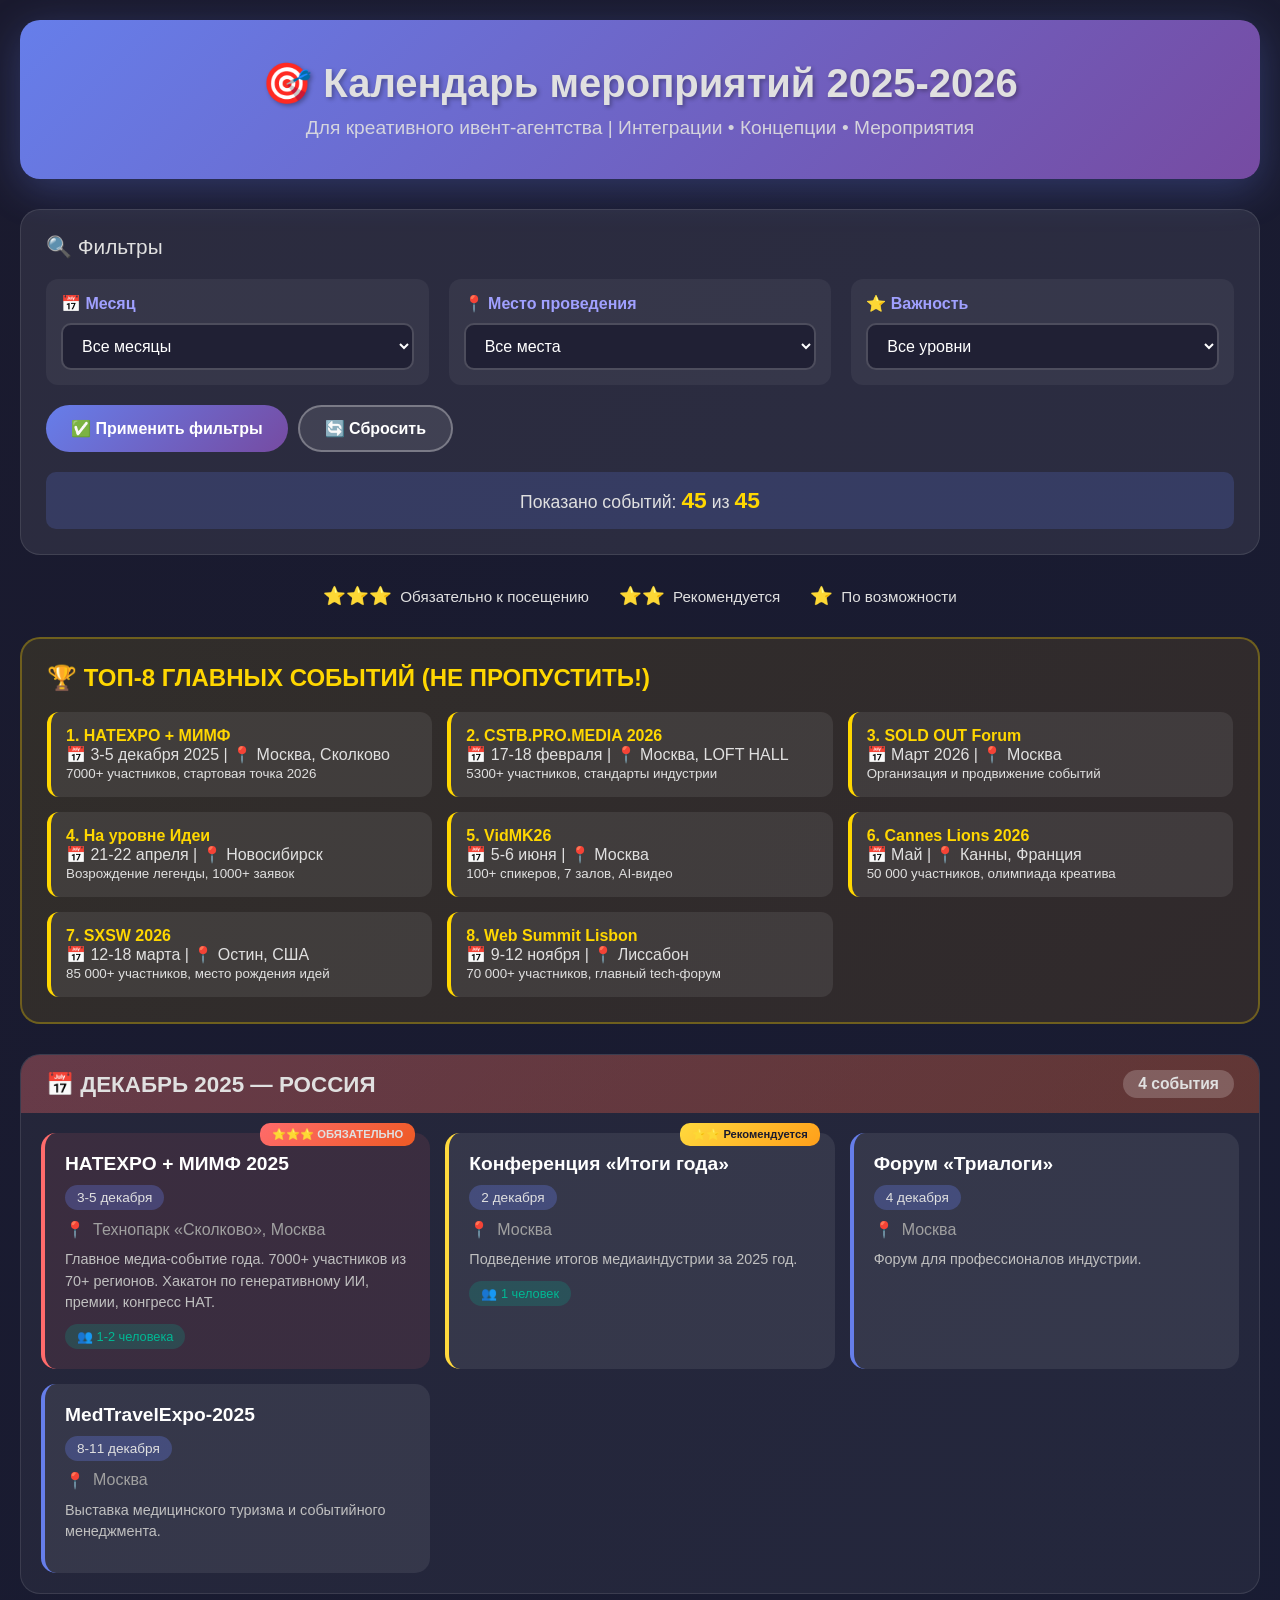
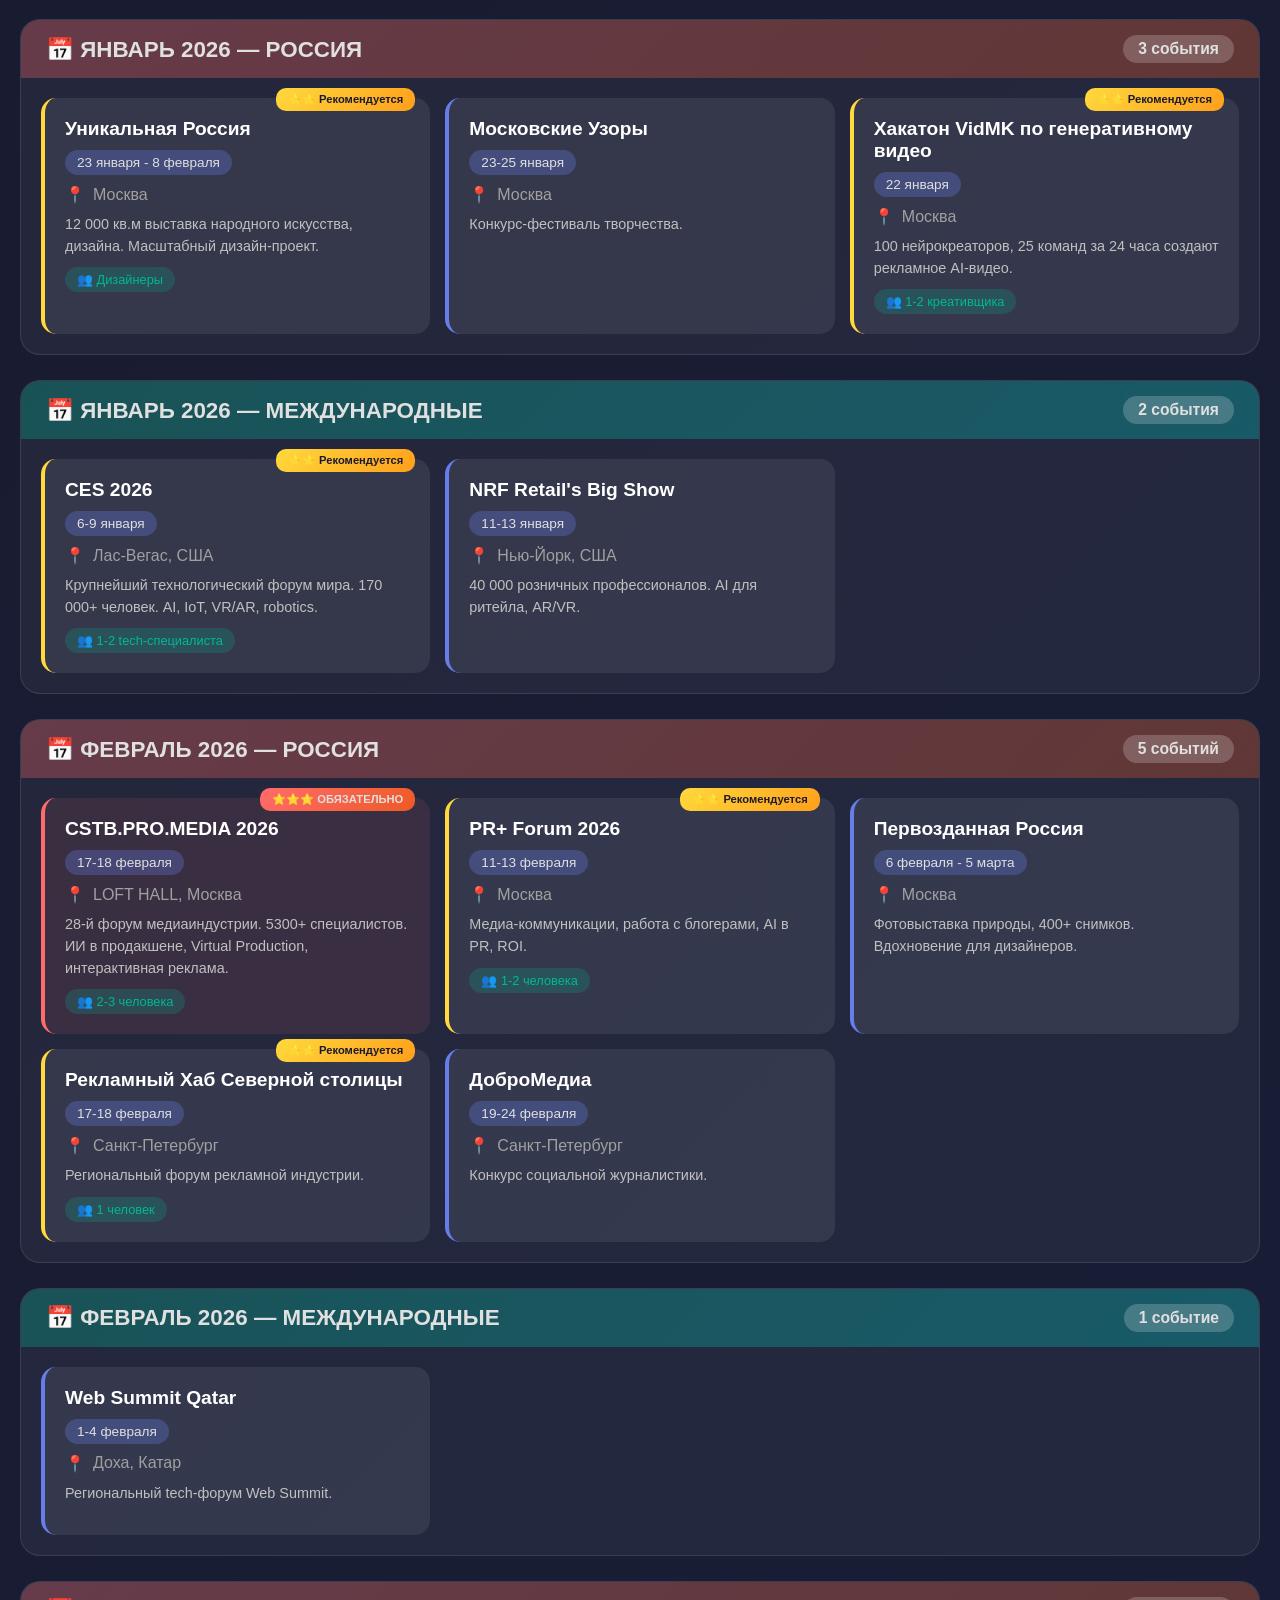
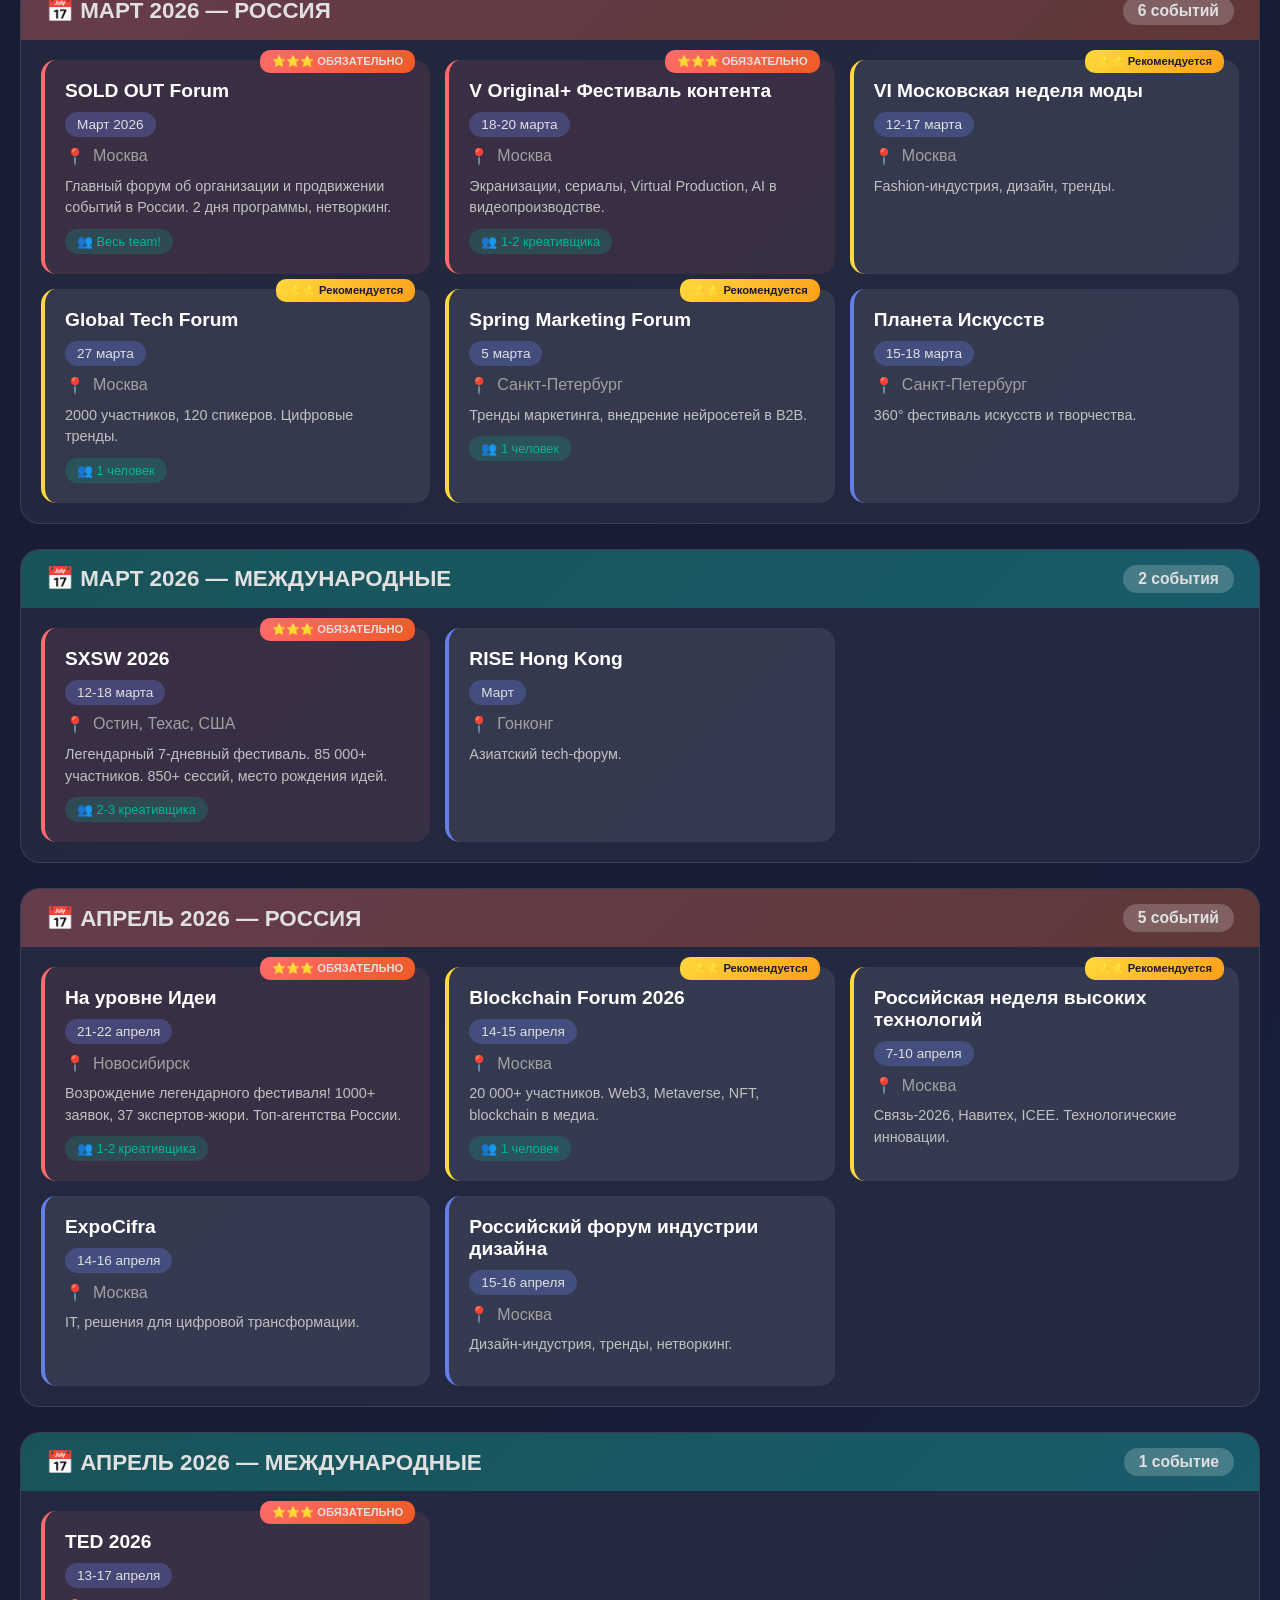
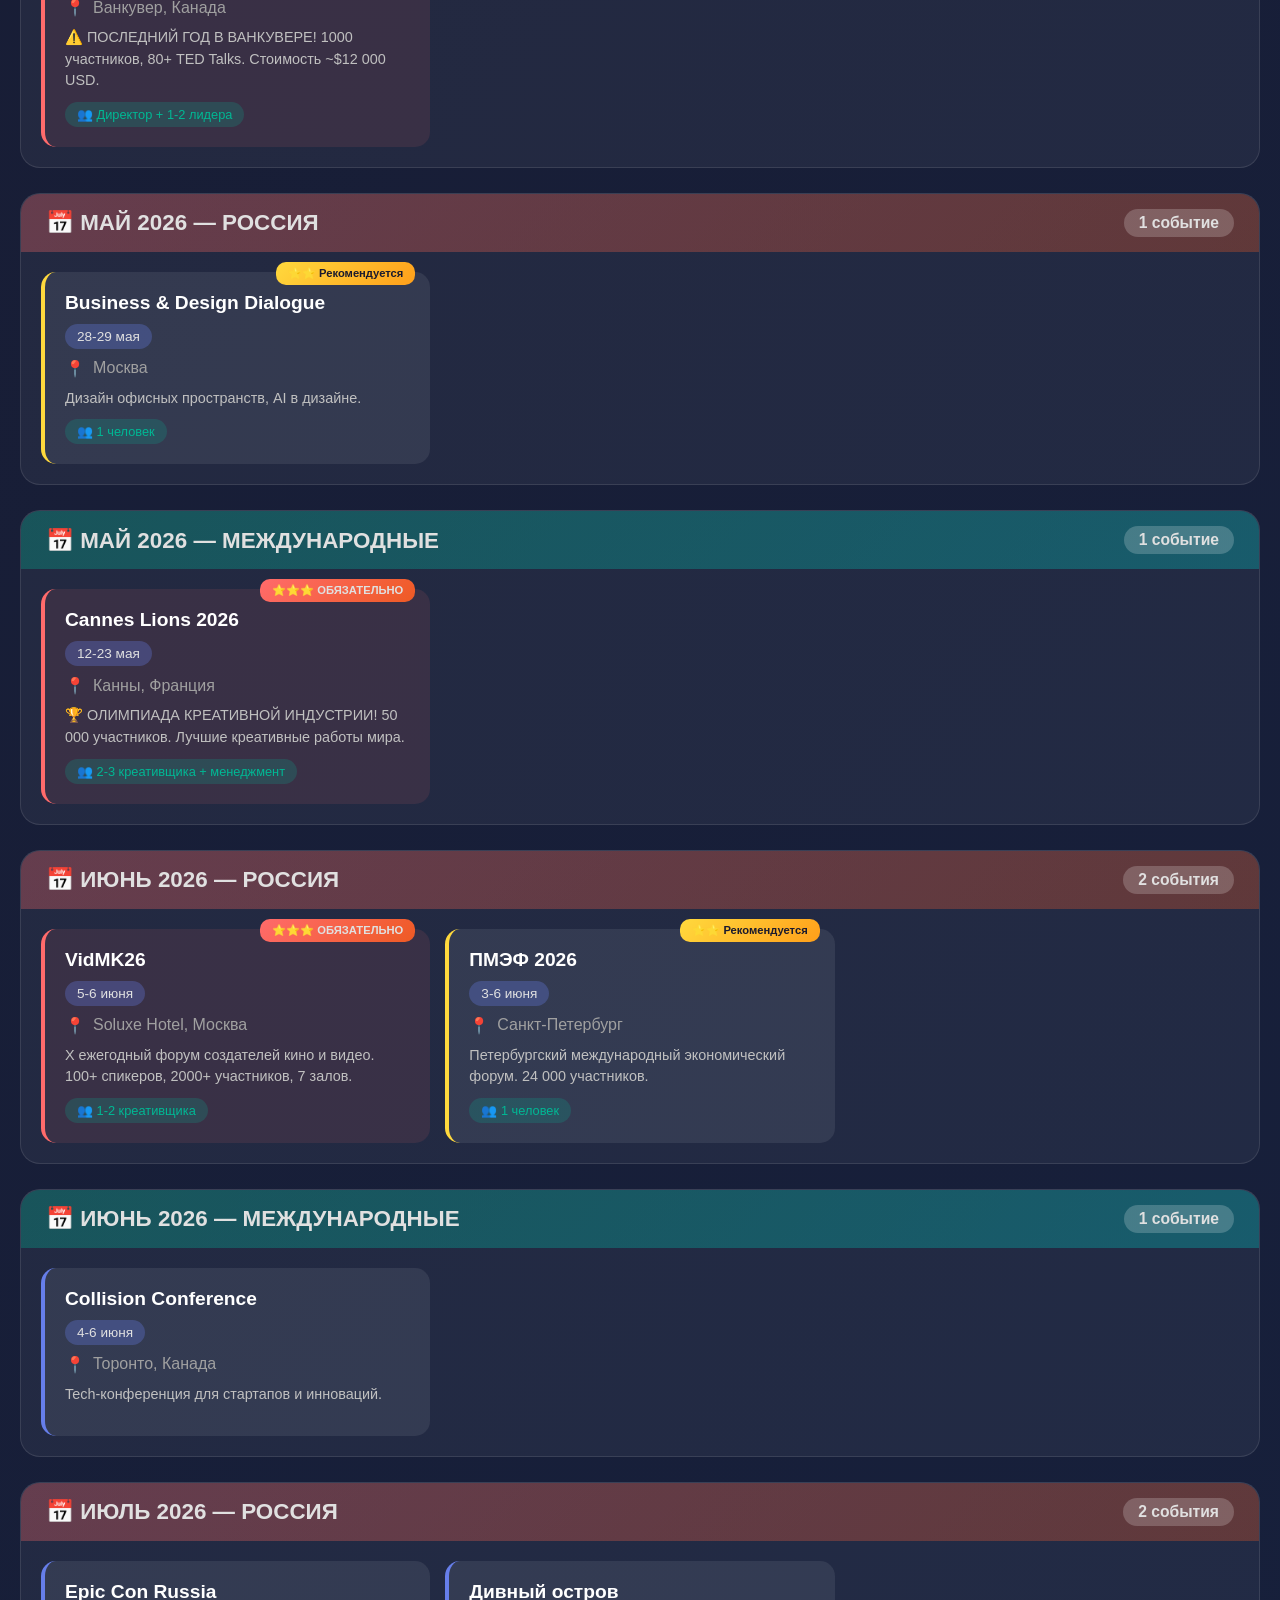
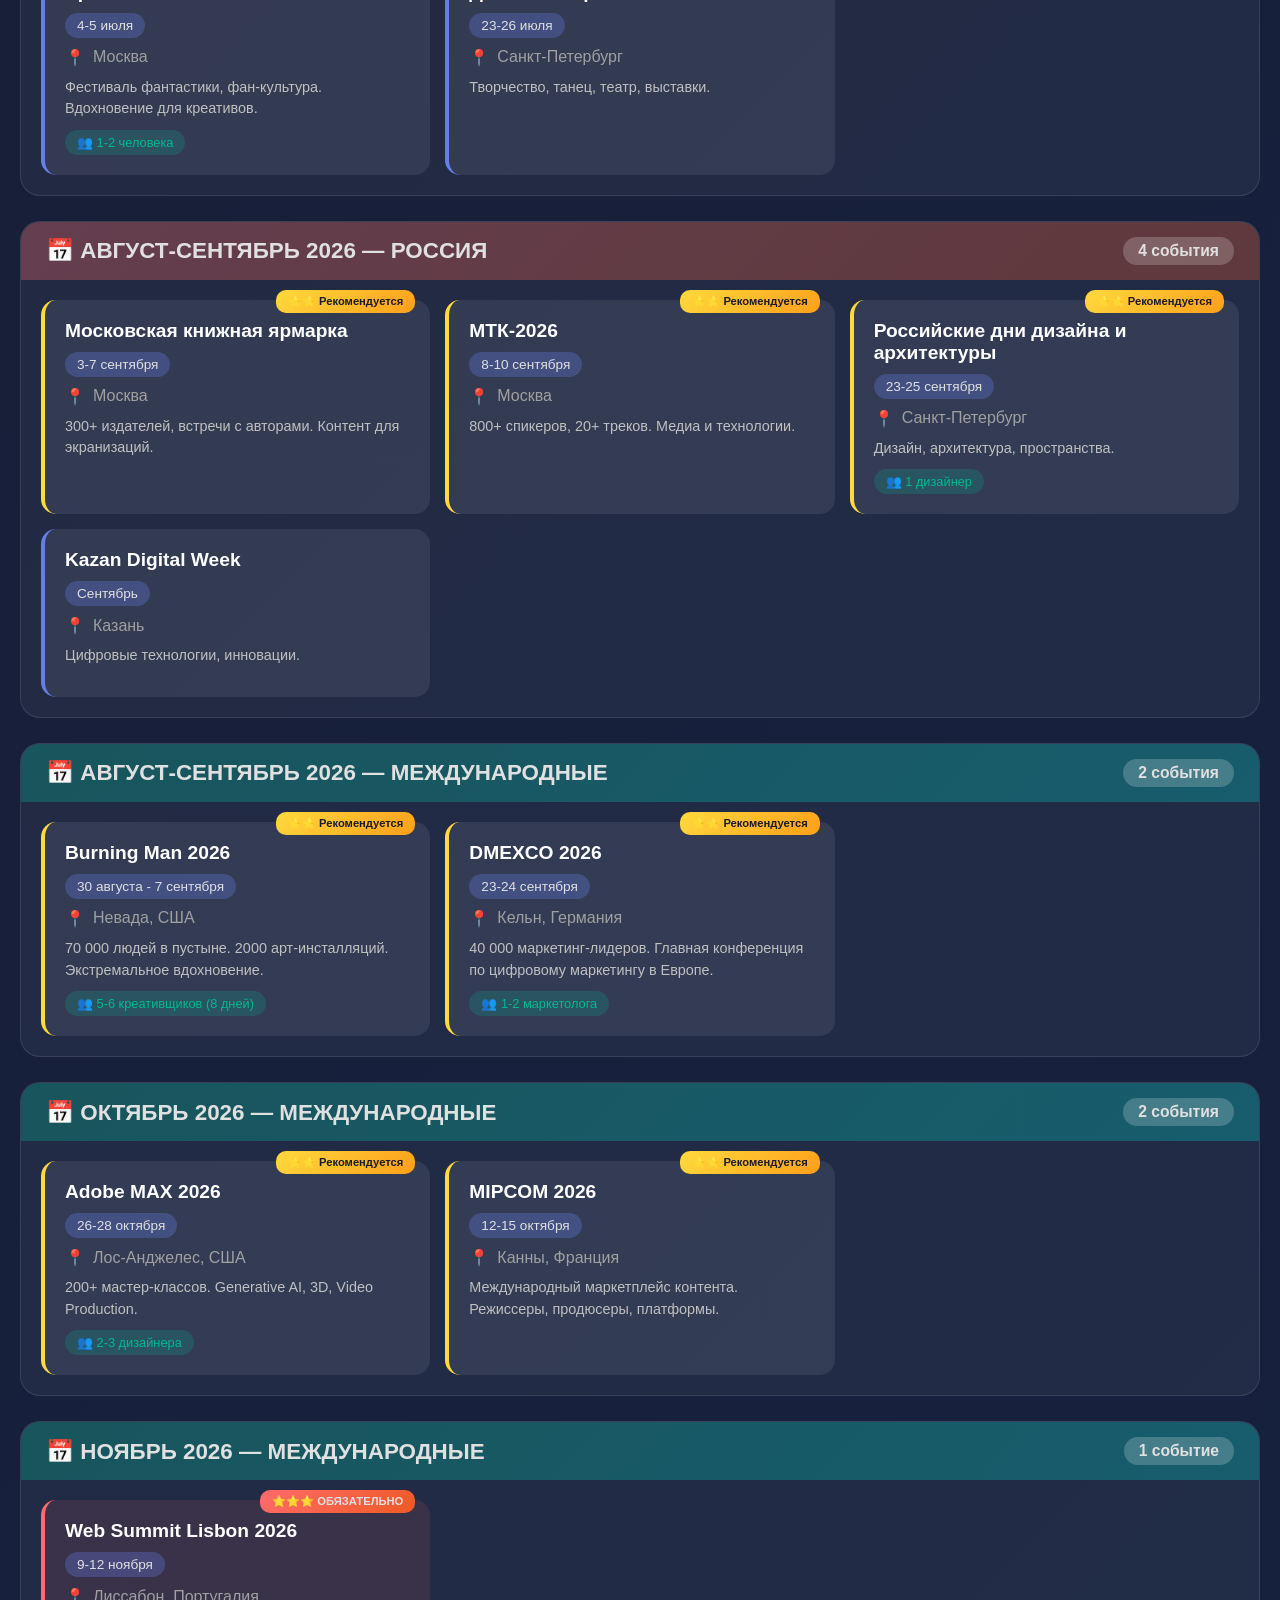
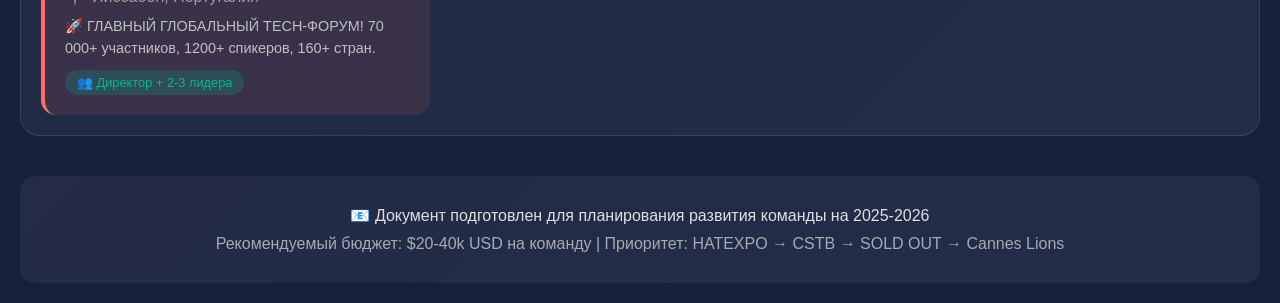
==== events_calendar_2025_2026.html @ 0695cb6f "Add files via upload" ====
<!DOCTYPE html>
<html lang="ru">
<head>
    <meta charset="UTF-8">
    <meta name="viewport" content="width=device-width, initial-scale=1.0">
    <title>Календарь мероприятий 2025-2026 | Ивент-агентство</title>
    <style>
        * {
            margin: 0;
            padding: 0;
            box-sizing: border-box;
        }

        body {
            font-family: 'Segoe UI', Tahoma, Geneva, Verdana, sans-serif;
            background: linear-gradient(135deg, #1a1a2e 0%, #16213e 100%);
            color: #e0e0e0;
            min-height: 100vh;
            padding: 20px;
        }

        .container {
            max-width: 1400px;
            margin: 0 auto;
        }

        header {
            text-align: center;
            padding: 40px 20px;
            background: linear-gradient(135deg, #667eea 0%, #764ba2 100%);
            border-radius: 20px;
            margin-bottom: 30px;
            box-shadow: 0 10px 40px rgba(102, 126, 234, 0.3);
        }

        header h1 {
            font-size: 2.5em;
            margin-bottom: 10px;
            text-shadow: 2px 2px 4px rgba(0,0,0,0.3);
        }

        header p {
            font-size: 1.2em;
            opacity: 0.9;
        }

        /* ФИЛЬТРЫ */
        .filters-container {
            background: rgba(255,255,255,0.08);
            border-radius: 20px;
            padding: 25px;
            margin-bottom: 30px;
            border: 1px solid rgba(255,255,255,0.1);
        }

        .filters-title {
            font-size: 1.3em;
            margin-bottom: 20px;
            display: flex;
            align-items: center;
            gap: 10px;
        }

        .filters-grid {
            display: grid;
            grid-template-columns: repeat(auto-fit, minmax(280px, 1fr));
            gap: 20px;
        }

        .filter-group {
            background: rgba(255,255,255,0.05);
            padding: 15px;
            border-radius: 12px;
        }

        .filter-group label {
            display: block;
            margin-bottom: 10px;
            font-weight: bold;
            color: #a0a0ff;
        }

        .filter-group select {
            width: 100%;
            padding: 12px 15px;
            border-radius: 10px;
            border: 2px solid rgba(255,255,255,0.2);
            background: rgba(30, 30, 50, 0.9);
            color: #fff;
            font-size: 1em;
            cursor: pointer;
            transition: all 0.3s ease;
        }

        .filter-group select:hover, .filter-group select:focus {
            border-color: #667eea;
            outline: none;
        }

        .filter-group select option {
            background: #1a1a2e;
            color: #fff;
            padding: 10px;
        }

        .filter-buttons {
            display: flex;
            gap: 10px;
            margin-top: 20px;
            flex-wrap: wrap;
        }

        .filter-btn {
            padding: 12px 25px;
            border-radius: 25px;
            border: none;
            cursor: pointer;
            font-size: 1em;
            transition: all 0.3s ease;
            font-weight: bold;
        }

        .filter-btn.apply {
            background: linear-gradient(135deg, #667eea 0%, #764ba2 100%);
            color: white;
        }

        .filter-btn.reset {
            background: rgba(255,255,255,0.1);
            color: #fff;
            border: 2px solid rgba(255,255,255,0.3);
        }

        .filter-btn:hover {
            transform: translateY(-2px);
            box-shadow: 0 5px 20px rgba(0,0,0,0.3);
        }

        .results-count {
            text-align: center;
            padding: 15px;
            background: rgba(102, 126, 234, 0.2);
            border-radius: 10px;
            margin-top: 20px;
            font-size: 1.1em;
        }

        .results-count span {
            color: #ffd700;
            font-weight: bold;
            font-size: 1.3em;
        }

        /* ЛЕГЕНДА */
        .legend {
            display: flex;
            justify-content: center;
            gap: 30px;
            margin: 20px 0 30px;
            flex-wrap: wrap;
        }

        .legend-item {
            display: flex;
            align-items: center;
            gap: 8px;
            font-size: 0.95em;
        }

        .priority-star {
            font-size: 1.2em;
        }

        /* СЕКЦИИ */
        .section-title {
            font-size: 2em;
            padding: 20px 30px;
            margin: 30px 0 20px;
            border-radius: 15px;
            text-align: center;
        }

        .russia-title {
            background: linear-gradient(135deg, #ff6b6b 0%, #ee5a24 100%);
        }

        .international-title {
            background: linear-gradient(135deg, #00b894 0%, #00cec9 100%);
        }

        .month-block {
            background: rgba(255,255,255,0.05);
            border-radius: 20px;
            margin-bottom: 25px;
            overflow: hidden;
            border: 1px solid rgba(255,255,255,0.1);
        }

        .month-header {
            padding: 15px 25px;
            font-size: 1.4em;
            font-weight: bold;
            display: flex;
            justify-content: space-between;
            align-items: center;
        }

        .month-header.russia {
            background: linear-gradient(135deg, rgba(255,107,107,0.3), rgba(238,90,36,0.3));
        }

        .month-header.international {
            background: linear-gradient(135deg, rgba(0,184,148,0.3), rgba(0,206,201,0.3));
        }

        .event-count {
            background: rgba(255,255,255,0.2);
            padding: 5px 15px;
            border-radius: 15px;
            font-size: 0.7em;
        }

        .events-grid {
            display: grid;
            grid-template-columns: repeat(auto-fill, minmax(350px, 1fr));
            gap: 15px;
            padding: 20px;
        }

        .event-card {
            background: rgba(255,255,255,0.08);
            border-radius: 15px;
            padding: 20px;
            transition: all 0.3s ease;
            border-left: 4px solid #667eea;
            position: relative;
        }

        .event-card:hover {
            transform: translateY(-5px);
            box-shadow: 0 10px 30px rgba(0,0,0,0.3);
            background: rgba(255,255,255,0.12);
        }

        .event-card.priority-high {
            border-left-color: #ff6b6b;
            background: rgba(255,107,107,0.1);
        }

        .event-card.priority-high::before {
            content: "⭐⭐⭐ ОБЯЗАТЕЛЬНО";
            position: absolute;
            top: -10px;
            right: 15px;
            background: linear-gradient(135deg, #ff6b6b, #ee5a24);
            padding: 5px 12px;
            border-radius: 10px;
            font-size: 0.7em;
            font-weight: bold;
        }

        .event-card.priority-medium {
            border-left-color: #ffd93d;
        }

        .event-card.priority-medium::before {
            content: "⭐⭐ Рекомендуется";
            position: absolute;
            top: -10px;
            right: 15px;
            background: linear-gradient(135deg, #ffd93d, #ff9f1a);
            color: #1a1a2e;
            padding: 5px 12px;
            border-radius: 10px;
            font-size: 0.7em;
            font-weight: bold;
        }

        .event-card.hidden {
            display: none !important;
        }

        .event-name {
            font-size: 1.2em;
            font-weight: bold;
            margin-bottom: 10px;
            color: #fff;
        }

        .event-date {
            display: inline-block;
            background: rgba(102, 126, 234, 0.3);
            padding: 5px 12px;
            border-radius: 20px;
            font-size: 0.85em;
            margin-bottom: 10px;
        }

        .event-location {
            display: flex;
            align-items: center;
            gap: 8px;
            margin-bottom: 10px;
            color: #a0a0a0;
        }

        .event-location::before {
            content: "📍";
        }

        .event-description {
            font-size: 0.9em;
            line-height: 1.5;
            color: #c0c0c0;
            margin-bottom: 10px;
        }

        .event-team {
            display: inline-block;
            background: rgba(0,184,148,0.2);
            padding: 5px 12px;
            border-radius: 15px;
            font-size: 0.8em;
            color: #00b894;
        }

        .city-section {
            margin-bottom: 20px;
            padding: 0 20px 20px;
        }

        .city-header {
            font-size: 1.3em;
            padding: 12px 25px;
            background: rgba(255,255,255,0.1);
            border-radius: 10px;
            margin-bottom: 15px;
            display: flex;
            align-items: center;
            gap: 10px;
        }

        .moscow-header { border-left: 4px solid #ff6b6b; }
        .spb-header { border-left: 4px solid #667eea; }
        .other-header { border-left: 4px solid #00b894; }
        .intl-header { border-left: 4px solid #00cec9; }

        .top-events {
            background: linear-gradient(135deg, rgba(255,215,0,0.1), rgba(255,165,0,0.1));
            border: 2px solid rgba(255,215,0,0.3);
            border-radius: 20px;
            padding: 25px;
            margin-bottom: 30px;
        }

        .top-events h2 {
            color: #ffd700;
            margin-bottom: 20px;
            display: flex;
            align-items: center;
            gap: 10px;
        }

        .top-events-grid {
            display: grid;
            grid-template-columns: repeat(auto-fill, minmax(300px, 1fr));
            gap: 15px;
        }

        .top-event-item {
            background: rgba(255,255,255,0.08);
            padding: 15px;
            border-radius: 12px;
            border-left: 4px solid #ffd700;
        }

        .top-event-item strong {
            color: #ffd700;
        }

        .no-results {
            text-align: center;
            padding: 50px;
            background: rgba(255,107,107,0.1);
            border-radius: 15px;
            margin: 30px 0;
            display: none;
        }

        .no-results.show {
            display: block;
        }

        .no-results h3 {
            color: #ff6b6b;
            margin-bottom: 10px;
        }

        footer {
            text-align: center;
            padding: 30px;
            margin-top: 40px;
            background: rgba(255,255,255,0.05);
            border-radius: 15px;
        }

        @media (max-width: 768px) {
            header h1 {
                font-size: 1.8em;
            }
            .events-grid {
                grid-template-columns: 1fr;
            }
            .legend {
                flex-direction: column;
                align-items: center;
            }
            .filters-grid {
                grid-template-columns: 1fr;
            }
        }
    </style>
</head>
<body>
    <div class="container">
        <header>
            <h1>🎯 Календарь мероприятий 2025-2026</h1>
            <p>Для креативного ивент-агентства | Интеграции • Концепции • Мероприятия</p>
        </header>

        <!-- ФИЛЬТРЫ -->
        <div class="filters-container">
            <div class="filters-title">🔍 Фильтры</div>
            <div class="filters-grid">
                <div class="filter-group">
                    <label>📅 Месяц</label>
                    <select id="filter-month">
                        <option value="all">Все месяцы</option>
                        <option value="dec-2025">Декабрь 2025</option>
                        <option value="jan-2026">Январь 2026</option>
                        <option value="feb-2026">Февраль 2026</option>
                        <option value="mar-2026">Март 2026</option>
                        <option value="apr-2026">Апрель 2026</option>
                        <option value="may-2026">Май 2026</option>
                        <option value="jun-2026">Июнь 2026</option>
                        <option value="jul-2026">Июль 2026</option>
                        <option value="aug-sep-2026">Август-Сентябрь 2026</option>
                        <option value="oct-2026">Октябрь 2026</option>
                        <option value="nov-2026">Ноябрь 2026</option>
                    </select>
                </div>

                <div class="filter-group">
                    <label>📍 Место проведения</label>
                    <select id="filter-city">
                        <option value="all">Все места</option>
                        <option value="moscow">🏛️ Москва</option>
                        <option value="spb">🌉 Санкт-Петербург</option>
                        <option value="russia-other">🇷🇺 Другие города России</option>
                        <option value="international">🌍 Международные</option>
                    </select>
                </div>

                <div class="filter-group">
                    <label>⭐ Важность</label>
                    <select id="filter-priority">
                        <option value="all">Все уровни</option>
                        <option value="high">⭐⭐⭐ Обязательно</option>
                        <option value="medium">⭐⭐ Рекомендуется</option>
                        <option value="low">⭐ По возможности</option>
                    </select>
                </div>
            </div>

            <div class="filter-buttons">
                <button class="filter-btn apply" onclick="applyFilters()">✅ Применить фильтры</button>
                <button class="filter-btn reset" onclick="resetFilters()">🔄 Сбросить</button>
            </div>

            <div class="results-count">
                Показано событий: <span id="visible-count">48</span> из <span id="total-count">48</span>
            </div>
        </div>

        <div class="legend">
            <div class="legend-item"><span class="priority-star">⭐⭐⭐</span> Обязательно к посещению</div>
            <div class="legend-item"><span class="priority-star">⭐⭐</span> Рекомендуется</div>
            <div class="legend-item"><span class="priority-star">⭐</span> По возможности</div>
        </div>

        <!-- ТОП ГЛАВНЫХ СОБЫТИЙ -->
        <div class="top-events" id="top-events">
            <h2>🏆 ТОП-8 ГЛАВНЫХ СОБЫТИЙ (НЕ ПРОПУСТИТЬ!)</h2>
            <div class="top-events-grid">
                <div class="top-event-item">
                    <strong>1. НАТEXPO + МИМФ</strong><br>
                    📅 3-5 декабря 2025 | 📍 Москва, Сколково<br>
                    <small>7000+ участников, стартовая точка 2026</small>
                </div>
                <div class="top-event-item">
                    <strong>2. CSTB.PRO.MEDIA 2026</strong><br>
                    📅 17-18 февраля | 📍 Москва, LOFT HALL<br>
                    <small>5300+ участников, стандарты индустрии</small>
                </div>
                <div class="top-event-item">
                    <strong>3. SOLD OUT Forum</strong><br>
                    📅 Март 2026 | 📍 Москва<br>
                    <small>Организация и продвижение событий</small>
                </div>
                <div class="top-event-item">
                    <strong>4. На уровне Идеи</strong><br>
                    📅 21-22 апреля | 📍 Новосибирск<br>
                    <small>Возрождение легенды, 1000+ заявок</small>
                </div>
                <div class="top-event-item">
                    <strong>5. VidMK26</strong><br>
                    📅 5-6 июня | 📍 Москва<br>
                    <small>100+ спикеров, 7 залов, AI-видео</small>
                </div>
                <div class="top-event-item">
                    <strong>6. Cannes Lions 2026</strong><br>
                    📅 Май | 📍 Канны, Франция<br>
                    <small>50 000 участников, олимпиада креатива</small>
                </div>
                <div class="top-event-item">
                    <strong>7. SXSW 2026</strong><br>
                    📅 12-18 марта | 📍 Остин, США<br>
                    <small>85 000+ участников, место рождения идей</small>
                </div>
                <div class="top-event-item">
                    <strong>8. Web Summit Lisbon</strong><br>
                    📅 9-12 ноября | 📍 Лиссабон<br>
                    <small>70 000+ участников, главный tech-форум</small>
                </div>
            </div>
        </div>

        <!-- СООБЩЕНИЕ "НЕТ РЕЗУЛЬТАТОВ" -->
        <div class="no-results" id="no-results">
            <h3>😕 Мероприятия не найдены</h3>
            <p>Попробуйте изменить параметры фильтрации или сбросить фильтры</p>
        </div>

        <!-- ВСЕ МЕРОПРИЯТИЯ -->
        <div id="all-events">

            <!-- ДЕКАБРЬ 2025 -->
            <div class="month-block" data-month="dec-2025">
                <div class="month-header russia">
                    <span>📅 ДЕКАБРЬ 2025 — РОССИЯ</span>
                    <span class="event-count month-count">4 события</span>
                </div>
                <div class="events-grid">
                    <div class="event-card priority-high" data-month="dec-2025" data-city="moscow" data-priority="high">
                        <div class="event-name">НАТEXPO + МИМФ 2025</div>
                        <div class="event-date">3-5 декабря</div>
                        <div class="event-location">Технопарк «Сколково», Москва</div>
                        <div class="event-description">Главное медиа-событие года. 7000+ участников из 70+ регионов. Хакатон по генеративному ИИ, премии, конгресс НАТ.</div>
                        <div class="event-team">👥 1-2 человека</div>
                    </div>
                    <div class="event-card priority-medium" data-month="dec-2025" data-city="moscow" data-priority="medium">
                        <div class="event-name">Конференция «Итоги года»</div>
                        <div class="event-date">2 декабря</div>
                        <div class="event-location">Москва</div>
                        <div class="event-description">Подведение итогов медиаиндустрии за 2025 год.</div>
                        <div class="event-team">👥 1 человек</div>
                    </div>
                    <div class="event-card" data-month="dec-2025" data-city="moscow" data-priority="low">
                        <div class="event-name">Форум «Триалоги»</div>
                        <div class="event-date">4 декабря</div>
                        <div class="event-location">Москва</div>
                        <div class="event-description">Форум для профессионалов индустрии.</div>
                    </div>
                    <div class="event-card" data-month="dec-2025" data-city="moscow" data-priority="low">
                        <div class="event-name">MedTravelExpo-2025</div>
                        <div class="event-date">8-11 декабря</div>
                        <div class="event-location">Москва</div>
                        <div class="event-description">Выставка медицинского туризма и событийного менеджмента.</div>
                    </div>
                </div>
            </div>

            <!-- ЯНВАРЬ 2026 - РОССИЯ -->
            <div class="month-block" data-month="jan-2026">
                <div class="month-header russia">
                    <span>📅 ЯНВАРЬ 2026 — РОССИЯ</span>
                    <span class="event-count month-count">3 события</span>
                </div>
                <div class="events-grid">
                    <div class="event-card priority-medium" data-month="jan-2026" data-city="moscow" data-priority="medium">
                        <div class="event-name">Уникальная Россия</div>
                        <div class="event-date">23 января - 8 февраля</div>
                        <div class="event-location">Москва</div>
                        <div class="event-description">12 000 кв.м выставка народного искусства, дизайна. Масштабный дизайн-проект.</div>
                        <div class="event-team">👥 Дизайнеры</div>
                    </div>
                    <div class="event-card" data-month="jan-2026" data-city="moscow" data-priority="low">
                        <div class="event-name">Московские Узоры</div>
                        <div class="event-date">23-25 января</div>
                        <div class="event-location">Москва</div>
                        <div class="event-description">Конкурс-фестиваль творчества.</div>
                    </div>
                    <div class="event-card priority-medium" data-month="jan-2026" data-city="moscow" data-priority="medium">
                        <div class="event-name">Хакатон VidMK по генеративному видео</div>
                        <div class="event-date">22 января</div>
                        <div class="event-location">Москва</div>
                        <div class="event-description">100 нейрокреаторов, 25 команд за 24 часа создают рекламное AI-видео.</div>
                        <div class="event-team">👥 1-2 креативщика</div>
                    </div>
                </div>
            </div>

            <!-- ЯНВАРЬ 2026 - МЕЖДУНАРОДНЫЕ -->
            <div class="month-block" data-month="jan-2026">
                <div class="month-header international">
                    <span>📅 ЯНВАРЬ 2026 — МЕЖДУНАРОДНЫЕ</span>
                    <span class="event-count month-count">2 события</span>
                </div>
                <div class="events-grid">
                    <div class="event-card priority-medium" data-month="jan-2026" data-city="international" data-priority="medium">
                        <div class="event-name">CES 2026</div>
                        <div class="event-date">6-9 января</div>
                        <div class="event-location">Лас-Вегас, США</div>
                        <div class="event-description">Крупнейший технологический форум мира. 170 000+ человек. AI, IoT, VR/AR, robotics.</div>
                        <div class="event-team">👥 1-2 tech-специалиста</div>
                    </div>
                    <div class="event-card" data-month="jan-2026" data-city="international" data-priority="low">
                        <div class="event-name">NRF Retail's Big Show</div>
                        <div class="event-date">11-13 января</div>
                        <div class="event-location">Нью-Йорк, США</div>
                        <div class="event-description">40 000 розничных профессионалов. AI для ритейла, AR/VR.</div>
                    </div>
                </div>
            </div>

            <!-- ФЕВРАЛЬ 2026 - РОССИЯ -->
            <div class="month-block" data-month="feb-2026">
                <div class="month-header russia">
                    <span>📅 ФЕВРАЛЬ 2026 — РОССИЯ</span>
                    <span class="event-count month-count">5 событий</span>
                </div>
                <div class="events-grid">
                    <div class="event-card priority-high" data-month="feb-2026" data-city="moscow" data-priority="high">
                        <div class="event-name">CSTB.PRO.MEDIA 2026</div>
                        <div class="event-date">17-18 февраля</div>
                        <div class="event-location">LOFT HALL, Москва</div>
                        <div class="event-description">28-й форум медиаиндустрии. 5300+ специалистов. ИИ в продакшене, Virtual Production, интерактивная реклама.</div>
                        <div class="event-team">👥 2-3 человека</div>
                    </div>
                    <div class="event-card priority-medium" data-month="feb-2026" data-city="moscow" data-priority="medium">
                        <div class="event-name">PR+ Forum 2026</div>
                        <div class="event-date">11-13 февраля</div>
                        <div class="event-location">Москва</div>
                        <div class="event-description">Медиа-коммуникации, работа с блогерами, AI в PR, ROI.</div>
                        <div class="event-team">👥 1-2 человека</div>
                    </div>
                    <div class="event-card" data-month="feb-2026" data-city="moscow" data-priority="low">
                        <div class="event-name">Первозданная Россия</div>
                        <div class="event-date">6 февраля - 5 марта</div>
                        <div class="event-location">Москва</div>
                        <div class="event-description">Фотовыставка природы, 400+ снимков. Вдохновение для дизайнеров.</div>
                    </div>
                    <div class="event-card priority-medium" data-month="feb-2026" data-city="spb" data-priority="medium">
                        <div class="event-name">Рекламный Хаб Северной столицы</div>
                        <div class="event-date">17-18 февраля</div>
                        <div class="event-location">Санкт-Петербург</div>
                        <div class="event-description">Региональный форум рекламной индустрии.</div>
                        <div class="event-team">👥 1 человек</div>
                    </div>
                    <div class="event-card" data-month="feb-2026" data-city="spb" data-priority="low">
                        <div class="event-name">ДоброМедиа</div>
                        <div class="event-date">19-24 февраля</div>
                        <div class="event-location">Санкт-Петербург</div>
                        <div class="event-description">Конкурс социальной журналистики.</div>
                    </div>
                </div>
            </div>

            <!-- ФЕВРАЛЬ 2026 - МЕЖДУНАРОДНЫЕ -->
            <div class="month-block" data-month="feb-2026">
                <div class="month-header international">
                    <span>📅 ФЕВРАЛЬ 2026 — МЕЖДУНАРОДНЫЕ</span>
                    <span class="event-count month-count">1 событие</span>
                </div>
                <div class="events-grid">
                    <div class="event-card" data-month="feb-2026" data-city="international" data-priority="low">
                        <div class="event-name">Web Summit Qatar</div>
                        <div class="event-date">1-4 февраля</div>
                        <div class="event-location">Доха, Катар</div>
                        <div class="event-description">Региональный tech-форум Web Summit.</div>
                    </div>
                </div>
            </div>

            <!-- МАРТ 2026 - РОССИЯ -->
            <div class="month-block" data-month="mar-2026">
                <div class="month-header russia">
                    <span>📅 МАРТ 2026 — РОССИЯ</span>
                    <span class="event-count month-count">6 событий</span>
                </div>
                <div class="events-grid">
                    <div class="event-card priority-high" data-month="mar-2026" data-city="moscow" data-priority="high">
                        <div class="event-name">SOLD OUT Forum</div>
                        <div class="event-date">Март 2026</div>
                        <div class="event-location">Москва</div>
                        <div class="event-description">Главный форум об организации и продвижении событий в России. 2 дня программы, нетворкинг.</div>
                        <div class="event-team">👥 Весь team!</div>
                    </div>
                    <div class="event-card priority-high" data-month="mar-2026" data-city="moscow" data-priority="high">
                        <div class="event-name">V Original+ Фестиваль контента</div>
                        <div class="event-date">18-20 марта</div>
                        <div class="event-location">Москва</div>
                        <div class="event-description">Экранизации, сериалы, Virtual Production, AI в видеопроизводстве.</div>
                        <div class="event-team">👥 1-2 креативщика</div>
                    </div>
                    <div class="event-card priority-medium" data-month="mar-2026" data-city="moscow" data-priority="medium">
                        <div class="event-name">VI Московская неделя моды</div>
                        <div class="event-date">12-17 марта</div>
                        <div class="event-location">Москва</div>
                        <div class="event-description">Fashion-индустрия, дизайн, тренды.</div>
                    </div>
                    <div class="event-card priority-medium" data-month="mar-2026" data-city="moscow" data-priority="medium">
                        <div class="event-name">Global Tech Forum</div>
                        <div class="event-date">27 марта</div>
                        <div class="event-location">Москва</div>
                        <div class="event-description">2000 участников, 120 спикеров. Цифровые тренды.</div>
                        <div class="event-team">👥 1 человек</div>
                    </div>
                    <div class="event-card priority-medium" data-month="mar-2026" data-city="spb" data-priority="medium">
                        <div class="event-name">Spring Marketing Forum</div>
                        <div class="event-date">5 марта</div>
                        <div class="event-location">Санкт-Петербург</div>
                        <div class="event-description">Тренды маркетинга, внедрение нейросетей в B2B.</div>
                        <div class="event-team">👥 1 человек</div>
                    </div>
                    <div class="event-card" data-month="mar-2026" data-city="spb" data-priority="low">
                        <div class="event-name">Планета Искусств</div>
                        <div class="event-date">15-18 марта</div>
                        <div class="event-location">Санкт-Петербург</div>
                        <div class="event-description">360° фестиваль искусств и творчества.</div>
                    </div>
                </div>
            </div>

            <!-- МАРТ 2026 - МЕЖДУНАРОДНЫЕ -->
            <div class="month-block" data-month="mar-2026">
                <div class="month-header international">
                    <span>📅 МАРТ 2026 — МЕЖДУНАРОДНЫЕ</span>
                    <span class="event-count month-count">2 события</span>
                </div>
                <div class="events-grid">
                    <div class="event-card priority-high" data-month="mar-2026" data-city="international" data-priority="high">
                        <div class="event-name">SXSW 2026</div>
                        <div class="event-date">12-18 марта</div>
                        <div class="event-location">Остин, Техас, США</div>
                        <div class="event-description">Легендарный 7-дневный фестиваль. 85 000+ участников. 850+ сессий, место рождения идей.</div>
                        <div class="event-team">👥 2-3 креативщика</div>
                    </div>
                    <div class="event-card" data-month="mar-2026" data-city="international" data-priority="low">
                        <div class="event-name">RISE Hong Kong</div>
                        <div class="event-date">Март</div>
                        <div class="event-location">Гонконг</div>
                        <div class="event-description">Азиатский tech-форум.</div>
                    </div>
                </div>
            </div>

            <!-- АПРЕЛЬ 2026 - РОССИЯ -->
            <div class="month-block" data-month="apr-2026">
                <div class="month-header russia">
                    <span>📅 АПРЕЛЬ 2026 — РОССИЯ</span>
                    <span class="event-count month-count">5 событий</span>
                </div>
                <div class="events-grid">
                    <div class="event-card priority-high" data-month="apr-2026" data-city="russia-other" data-priority="high">
                        <div class="event-name">На уровне Идеи</div>
                        <div class="event-date">21-22 апреля</div>
                        <div class="event-location">Новосибирск</div>
                        <div class="event-description">Возрождение легендарного фестиваля! 1000+ заявок, 37 экспертов-жюри. Топ-агентства России.</div>
                        <div class="event-team">👥 1-2 креативщика</div>
                    </div>
                    <div class="event-card priority-medium" data-month="apr-2026" data-city="moscow" data-priority="medium">
                        <div class="event-name">Blockchain Forum 2026</div>
                        <div class="event-date">14-15 апреля</div>
                        <div class="event-location">Москва</div>
                        <div class="event-description">20 000+ участников. Web3, Metaverse, NFT, blockchain в медиа.</div>
                        <div class="event-team">👥 1 человек</div>
                    </div>
                    <div class="event-card priority-medium" data-month="apr-2026" data-city="moscow" data-priority="medium">
                        <div class="event-name">Российская неделя высоких технологий</div>
                        <div class="event-date">7-10 апреля</div>
                        <div class="event-location">Москва</div>
                        <div class="event-description">Связь-2026, Навитех, ICEE. Технологические инновации.</div>
                    </div>
                    <div class="event-card" data-month="apr-2026" data-city="moscow" data-priority="low">
                        <div class="event-name">ExpoCifra</div>
                        <div class="event-date">14-16 апреля</div>
                        <div class="event-location">Москва</div>
                        <div class="event-description">IT, решения для цифровой трансформации.</div>
                    </div>
                    <div class="event-card" data-month="apr-2026" data-city="moscow" data-priority="low">
                        <div class="event-name">Российский форум индустрии дизайна</div>
                        <div class="event-date">15-16 апреля</div>
                        <div class="event-location">Москва</div>
                        <div class="event-description">Дизайн-индустрия, тренды, нетворкинг.</div>
                    </div>
                </div>
            </div>

            <!-- АПРЕЛЬ 2026 - МЕЖДУНАРОДНЫЕ -->
            <div class="month-block" data-month="apr-2026">
                <div class="month-header international">
                    <span>📅 АПРЕЛЬ 2026 — МЕЖДУНАРОДНЫЕ</span>
                    <span class="event-count month-count">1 событие</span>
                </div>
                <div class="events-grid">
                    <div class="event-card priority-high" data-month="apr-2026" data-city="international" data-priority="high">
                        <div class="event-name">TED 2026</div>
                        <div class="event-date">13-17 апреля</div>
                        <div class="event-location">Ванкувер, Канада</div>
                        <div class="event-description">⚠️ ПОСЛЕДНИЙ ГОД В ВАНКУВЕРЕ! 1000 участников, 80+ TED Talks. Стоимость ~$12 000 USD.</div>
                        <div class="event-team">👥 Директор + 1-2 лидера</div>
                    </div>
                </div>
            </div>

            <!-- МАЙ 2026 - РОССИЯ -->
            <div class="month-block" data-month="may-2026">
                <div class="month-header russia">
                    <span>📅 МАЙ 2026 — РОССИЯ</span>
                    <span class="event-count month-count">1 событие</span>
                </div>
                <div class="events-grid">
                    <div class="event-card priority-medium" data-month="may-2026" data-city="moscow" data-priority="medium">
                        <div class="event-name">Business & Design Dialogue</div>
                        <div class="event-date">28-29 мая</div>
                        <div class="event-location">Москва</div>
                        <div class="event-description">Дизайн офисных пространств, AI в дизайне.</div>
                        <div class="event-team">👥 1 человек</div>
                    </div>
                </div>
            </div>

            <!-- МАЙ 2026 - МЕЖДУНАРОДНЫЕ -->
            <div class="month-block" data-month="may-2026">
                <div class="month-header international">
                    <span>📅 МАЙ 2026 — МЕЖДУНАРОДНЫЕ</span>
                    <span class="event-count month-count">1 событие</span>
                </div>
                <div class="events-grid">
                    <div class="event-card priority-high" data-month="may-2026" data-city="international" data-priority="high">
                        <div class="event-name">Cannes Lions 2026</div>
                        <div class="event-date">12-23 мая</div>
                        <div class="event-location">Канны, Франция</div>
                        <div class="event-description">🏆 ОЛИМПИАДА КРЕАТИВНОЙ ИНДУСТРИИ! 50 000 участников. Лучшие креативные работы мира.</div>
                        <div class="event-team">👥 2-3 креативщика + менеджмент</div>
                    </div>
                </div>
            </div>

            <!-- ИЮНЬ 2026 - РОССИЯ -->
            <div class="month-block" data-month="jun-2026">
                <div class="month-header russia">
                    <span>📅 ИЮНЬ 2026 — РОССИЯ</span>
                    <span class="event-count month-count">2 события</span>
                </div>
                <div class="events-grid">
                    <div class="event-card priority-high" data-month="jun-2026" data-city="moscow" data-priority="high">
                        <div class="event-name">VidMK26</div>
                        <div class="event-date">5-6 июня</div>
                        <div class="event-location">Soluxe Hotel, Москва</div>
                        <div class="event-description">X ежегодный форум создателей кино и видео. 100+ спикеров, 2000+ участников, 7 залов.</div>
                        <div class="event-team">👥 1-2 креативщика</div>
                    </div>
                    <div class="event-card priority-medium" data-month="jun-2026" data-city="spb" data-priority="medium">
                        <div class="event-name">ПМЭФ 2026</div>
                        <div class="event-date">3-6 июня</div>
                        <div class="event-location">Санкт-Петербург</div>
                        <div class="event-description">Петербургский международный экономический форум. 24 000 участников.</div>
                        <div class="event-team">👥 1 человек</div>
                    </div>
                </div>
            </div>

            <!-- ИЮНЬ 2026 - МЕЖДУНАРОДНЫЕ -->
            <div class="month-block" data-month="jun-2026">
                <div class="month-header international">
                    <span>📅 ИЮНЬ 2026 — МЕЖДУНАРОДНЫЕ</span>
                    <span class="event-count month-count">1 событие</span>
                </div>
                <div class="events-grid">
                    <div class="event-card" data-month="jun-2026" data-city="international" data-priority="low">
                        <div class="event-name">Collision Conference</div>
                        <div class="event-date">4-6 июня</div>
                        <div class="event-location">Торонто, Канада</div>
                        <div class="event-description">Tech-конференция для стартапов и инноваций.</div>
                    </div>
                </div>
            </div>

            <!-- ИЮЛЬ 2026 -->
            <div class="month-block" data-month="jul-2026">
                <div class="month-header russia">
                    <span>📅 ИЮЛЬ 2026 — РОССИЯ</span>
                    <span class="event-count month-count">2 события</span>
                </div>
                <div class="events-grid">
                    <div class="event-card" data-month="jul-2026" data-city="moscow" data-priority="low">
                        <div class="event-name">Epic Con Russia</div>
                        <div class="event-date">4-5 июля</div>
                        <div class="event-location">Москва</div>
                        <div class="event-description">Фестиваль фантастики, фан-культура. Вдохновение для креативов.</div>
                        <div class="event-team">👥 1-2 человека</div>
                    </div>
                    <div class="event-card" data-month="jul-2026" data-city="spb" data-priority="low">
                        <div class="event-name">Дивный остров</div>
                        <div class="event-date">23-26 июля</div>
                        <div class="event-location">Санкт-Петербург</div>
                        <div class="event-description">Творчество, танец, театр, выставки.</div>
                    </div>
                </div>
            </div>

            <!-- АВГУСТ-СЕНТЯБРЬ 2026 - РОССИЯ -->
            <div class="month-block" data-month="aug-sep-2026">
                <div class="month-header russia">
                    <span>📅 АВГУСТ-СЕНТЯБРЬ 2026 — РОССИЯ</span>
                    <span class="event-count month-count">4 события</span>
                </div>
                <div class="events-grid">
                    <div class="event-card priority-medium" data-month="aug-sep-2026" data-city="moscow" data-priority="medium">
                        <div class="event-name">Московская книжная ярмарка</div>
                        <div class="event-date">3-7 сентября</div>
                        <div class="event-location">Москва</div>
                        <div class="event-description">300+ издателей, встречи с авторами. Контент для экранизаций.</div>
                    </div>
                    <div class="event-card priority-medium" data-month="aug-sep-2026" data-city="moscow" data-priority="medium">
                        <div class="event-name">МТК-2026</div>
                        <div class="event-date">8-10 сентября</div>
                        <div class="event-location">Москва</div>
                        <div class="event-description">800+ спикеров, 20+ треков. Медиа и технологии.</div>
                    </div>
                    <div class="event-card priority-medium" data-month="aug-sep-2026" data-city="spb" data-priority="medium">
                        <div class="event-name">Российские дни дизайна и архитектуры</div>
                        <div class="event-date">23-25 сентября</div>
                        <div class="event-location">Санкт-Петербург</div>
                        <div class="event-description">Дизайн, архитектура, пространства.</div>
                        <div class="event-team">👥 1 дизайнер</div>
                    </div>
                    <div class="event-card" data-month="aug-sep-2026" data-city="russia-other" data-priority="low">
                        <div class="event-name">Kazan Digital Week</div>
                        <div class="event-date">Сентябрь</div>
                        <div class="event-location">Казань</div>
                        <div class="event-description">Цифровые технологии, инновации.</div>
                    </div>
                </div>
            </div>

            <!-- АВГУСТ-СЕНТЯБРЬ 2026 - МЕЖДУНАРОДНЫЕ -->
            <div class="month-block" data-month="aug-sep-2026">
                <div class="month-header international">
                    <span>📅 АВГУСТ-СЕНТЯБРЬ 2026 — МЕЖДУНАРОДНЫЕ</span>
                    <span class="event-count month-count">2 события</span>
                </div>
                <div class="events-grid">
                    <div class="event-card priority-medium" data-month="aug-sep-2026" data-city="international" data-priority="medium">
                        <div class="event-name">Burning Man 2026</div>
                        <div class="event-date">30 августа - 7 сентября</div>
                        <div class="event-location">Невада, США</div>
                        <div class="event-description">70 000 людей в пустыне. 2000 арт-инсталляций. Экстремальное вдохновение.</div>
                        <div class="event-team">👥 5-6 креативщиков (8 дней)</div>
                    </div>
                    <div class="event-card priority-medium" data-month="aug-sep-2026" data-city="international" data-priority="medium">
                        <div class="event-name">DMEXCO 2026</div>
                        <div class="event-date">23-24 сентября</div>
                        <div class="event-location">Кельн, Германия</div>
                        <div class="event-description">40 000 маркетинг-лидеров. Главная конференция по цифровому маркетингу в Европе.</div>
                        <div class="event-team">👥 1-2 маркетолога</div>
                    </div>
                </div>
            </div>

            <!-- ОКТЯБРЬ 2026 - МЕЖДУНАРОДНЫЕ -->
            <div class="month-block" data-month="oct-2026">
                <div class="month-header international">
                    <span>📅 ОКТЯБРЬ 2026 — МЕЖДУНАРОДНЫЕ</span>
                    <span class="event-count month-count">2 события</span>
                </div>
                <div class="events-grid">
                    <div class="event-card priority-medium" data-month="oct-2026" data-city="international" data-priority="medium">
                        <div class="event-name">Adobe MAX 2026</div>
                        <div class="event-date">26-28 октября</div>
                        <div class="event-location">Лос-Анджелес, США</div>
                        <div class="event-description">200+ мастер-классов. Generative AI, 3D, Video Production.</div>
                        <div class="event-team">👥 2-3 дизайнера</div>
                    </div>
                    <div class="event-card priority-medium" data-month="oct-2026" data-city="international" data-priority="medium">
                        <div class="event-name">MIPCOM 2026</div>
                        <div class="event-date">12-15 октября</div>
                        <div class="event-location">Канны, Франция</div>
                        <div class="event-description">Международный маркетплейс контента. Режиссеры, продюсеры, платформы.</div>
                    </div>
                </div>
            </div>

            <!-- НОЯБРЬ 2026 - МЕЖДУНАРОДНЫЕ -->
            <div class="month-block" data-month="nov-2026">
                <div class="month-header international">
                    <span>📅 НОЯБРЬ 2026 — МЕЖДУНАРОДНЫЕ</span>
                    <span class="event-count month-count">1 событие</span>
                </div>
                <div class="events-grid">
                    <div class="event-card priority-high" data-month="nov-2026" data-city="international" data-priority="high">
                        <div class="event-name">Web Summit Lisbon 2026</div>
                        <div class="event-date">9-12 ноября</div>
                        <div class="event-location">Лиссабон, Португалия</div>
                        <div class="event-description">🚀 ГЛАВНЫЙ ГЛОБАЛЬНЫЙ TECH-ФОРУМ! 70 000+ участников, 1200+ спикеров, 160+ стран.</div>
                        <div class="event-team">👥 Директор + 2-3 лидера</div>
                    </div>
                </div>
            </div>

        </div>

        <footer>
            <p>📧 Документ подготовлен для планирования развития команды на 2025-2026</p>
            <p style="margin-top: 10px; opacity: 0.7;">Рекомендуемый бюджет: $20-40k USD на команду | Приоритет: НАТEXPO → CSTB → SOLD OUT → Cannes Lions</p>
        </footer>
    </div>

    <script>
        // Подсчёт общего количества событий
        function countEvents() {
            const allCards = document.querySelectorAll('.event-card');
            const visibleCards = document.querySelectorAll('.event-card:not(.hidden)');
            document.getElementById('total-count').textContent = allCards.length;
            document.getElementById('visible-count').textContent = visibleCards.length;

            // Показать/скрыть сообщение "нет результатов"
            const noResults = document.getElementById('no-results');
            const topEvents = document.getElementById('top-events');
            if (visibleCards.length === 0) {
                noResults.classList.add('show');
                topEvents.style.display = 'none';
            } else {
                noResults.classList.remove('show');
                topEvents.style.display = 'block';
            }

            // Скрыть пустые месяц-блоки
            document.querySelectorAll('.month-block').forEach(block => {
                const visibleInBlock = block.querySelectorAll('.event-card:not(.hidden)').length;
                block.style.display = visibleInBlock > 0 ? 'block' : 'none';

                // Обновить счётчик в заголовке месяца
                const countSpan = block.querySelector('.month-count');
                if (countSpan) {
                    countSpan.textContent = visibleInBlock + ' событ' + 
                        (visibleInBlock === 1 ? 'ие' : (visibleInBlock < 5 ? 'ия' : 'ий'));
                }
            });
        }

        function applyFilters() {
            const monthFilter = document.getElementById('filter-month').value;
            const cityFilter = document.getElementById('filter-city').value;
            const priorityFilter = document.getElementById('filter-priority').value;

            const cards = document.querySelectorAll('.event-card');

            cards.forEach(card => {
                const cardMonth = card.getAttribute('data-month');
                const cardCity = card.getAttribute('data-city');
                const cardPriority = card.getAttribute('data-priority');

                let showCard = true;

                // Фильтр по месяцу
                if (monthFilter !== 'all' && cardMonth !== monthFilter) {
                    showCard = false;
                }

                // Фильтр по городу
                if (cityFilter !== 'all' && cardCity !== cityFilter) {
                    showCard = false;
                }

                // Фильтр по приоритету
                if (priorityFilter !== 'all' && cardPriority !== priorityFilter) {
                    showCard = false;
                }

                if (showCard) {
                    card.classList.remove('hidden');
                } else {
                    card.classList.add('hidden');
                }
            });

            countEvents();

            // Скрыть топ-8 если применены фильтры
            const topEvents = document.getElementById('top-events');
            if (monthFilter !== 'all' || cityFilter !== 'all' || priorityFilter !== 'all') {
                topEvents.style.display = 'none';
            } else {
                topEvents.style.display = 'block';
            }
        }

        function resetFilters() {
            document.getElementById('filter-month').value = 'all';
            document.getElementById('filter-city').value = 'all';
            document.getElementById('filter-priority').value = 'all';

            const cards = document.querySelectorAll('.event-card');
            cards.forEach(card => {
                card.classList.remove('hidden');
            });

            document.querySelectorAll('.month-block').forEach(block => {
                block.style.display = 'block';
            });

            document.getElementById('top-events').style.display = 'block';
            document.getElementById('no-results').classList.remove('show');

            countEvents();
        }

        // Автоматическое применение фильтров при изменении
        document.getElementById('filter-month').addEventListener('change', applyFilters);
        document.getElementById('filter-city').addEventListener('change', applyFilters);
        document.getElementById('filter-priority').addEventListener('change', applyFilters);

        // Инициализация счётчика при загрузке
        document.addEventListener('DOMContentLoaded', countEvents);
    </script>
</body>
</html>
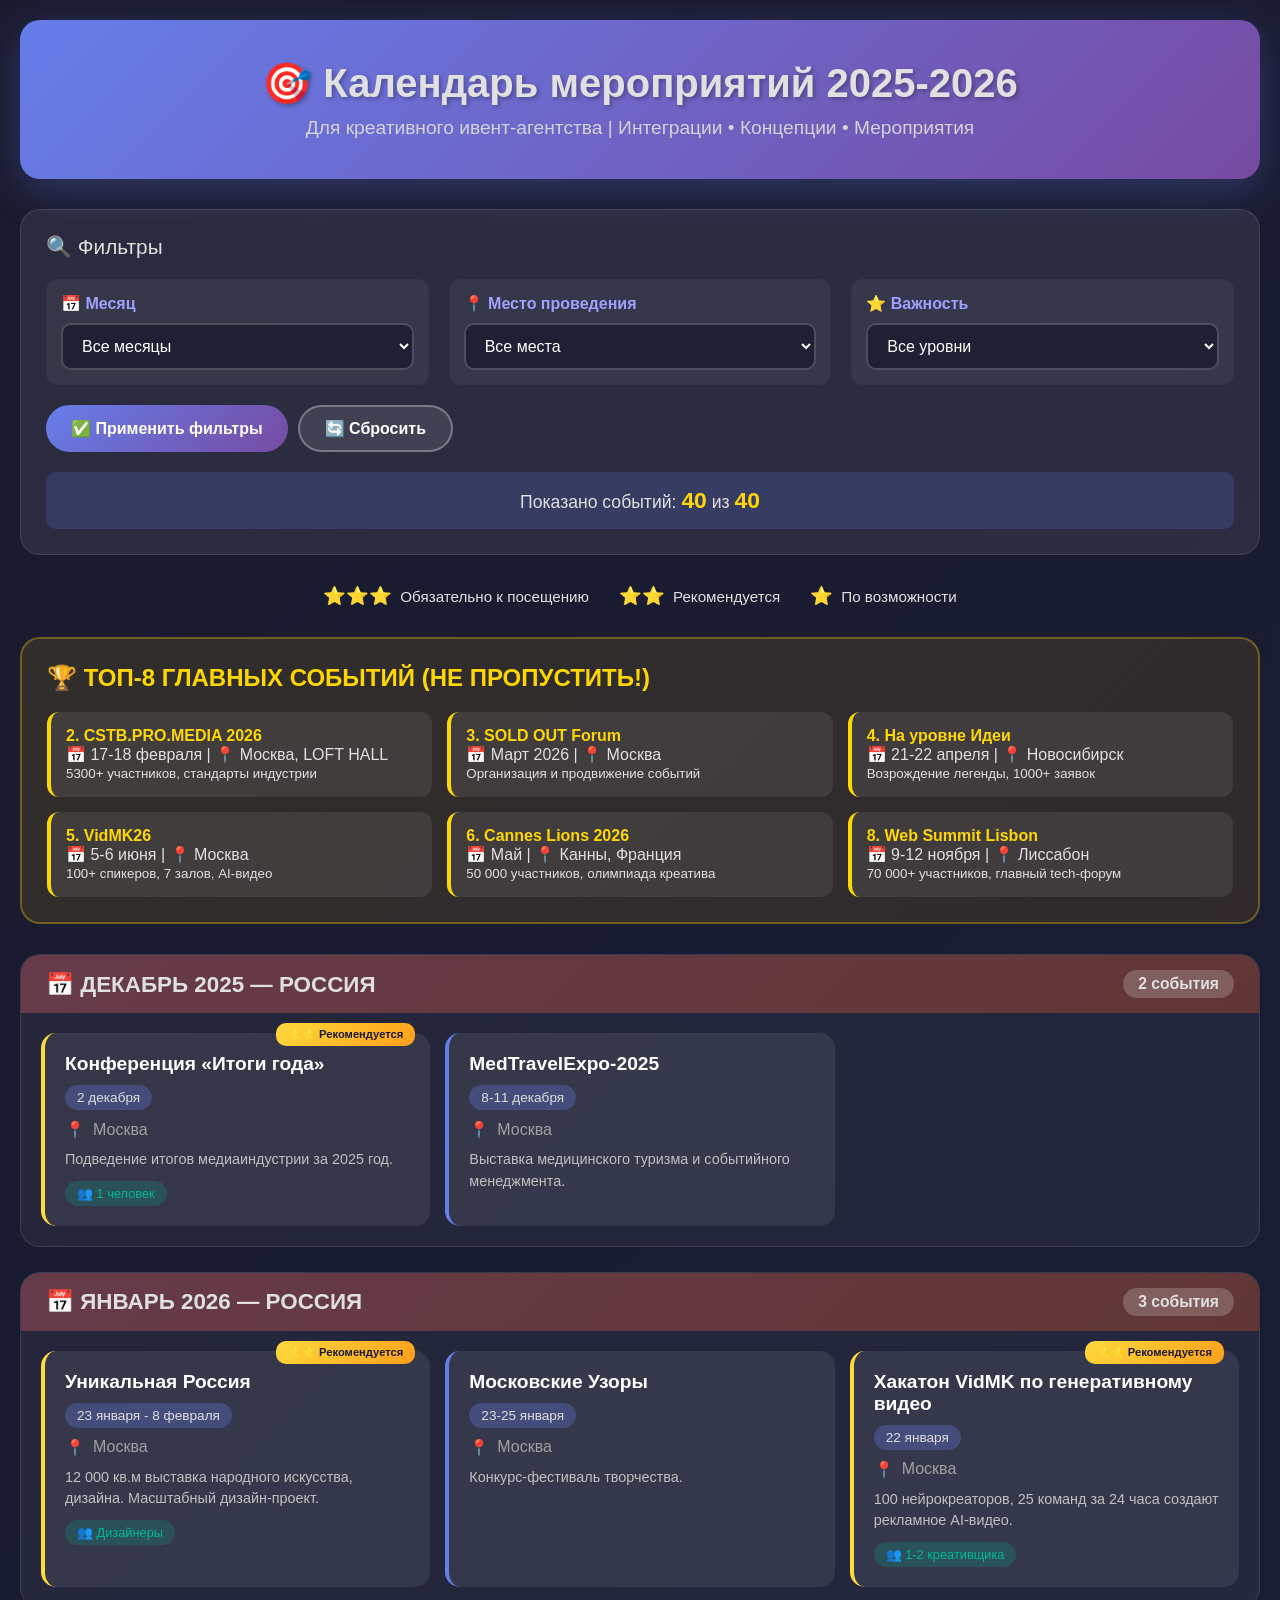
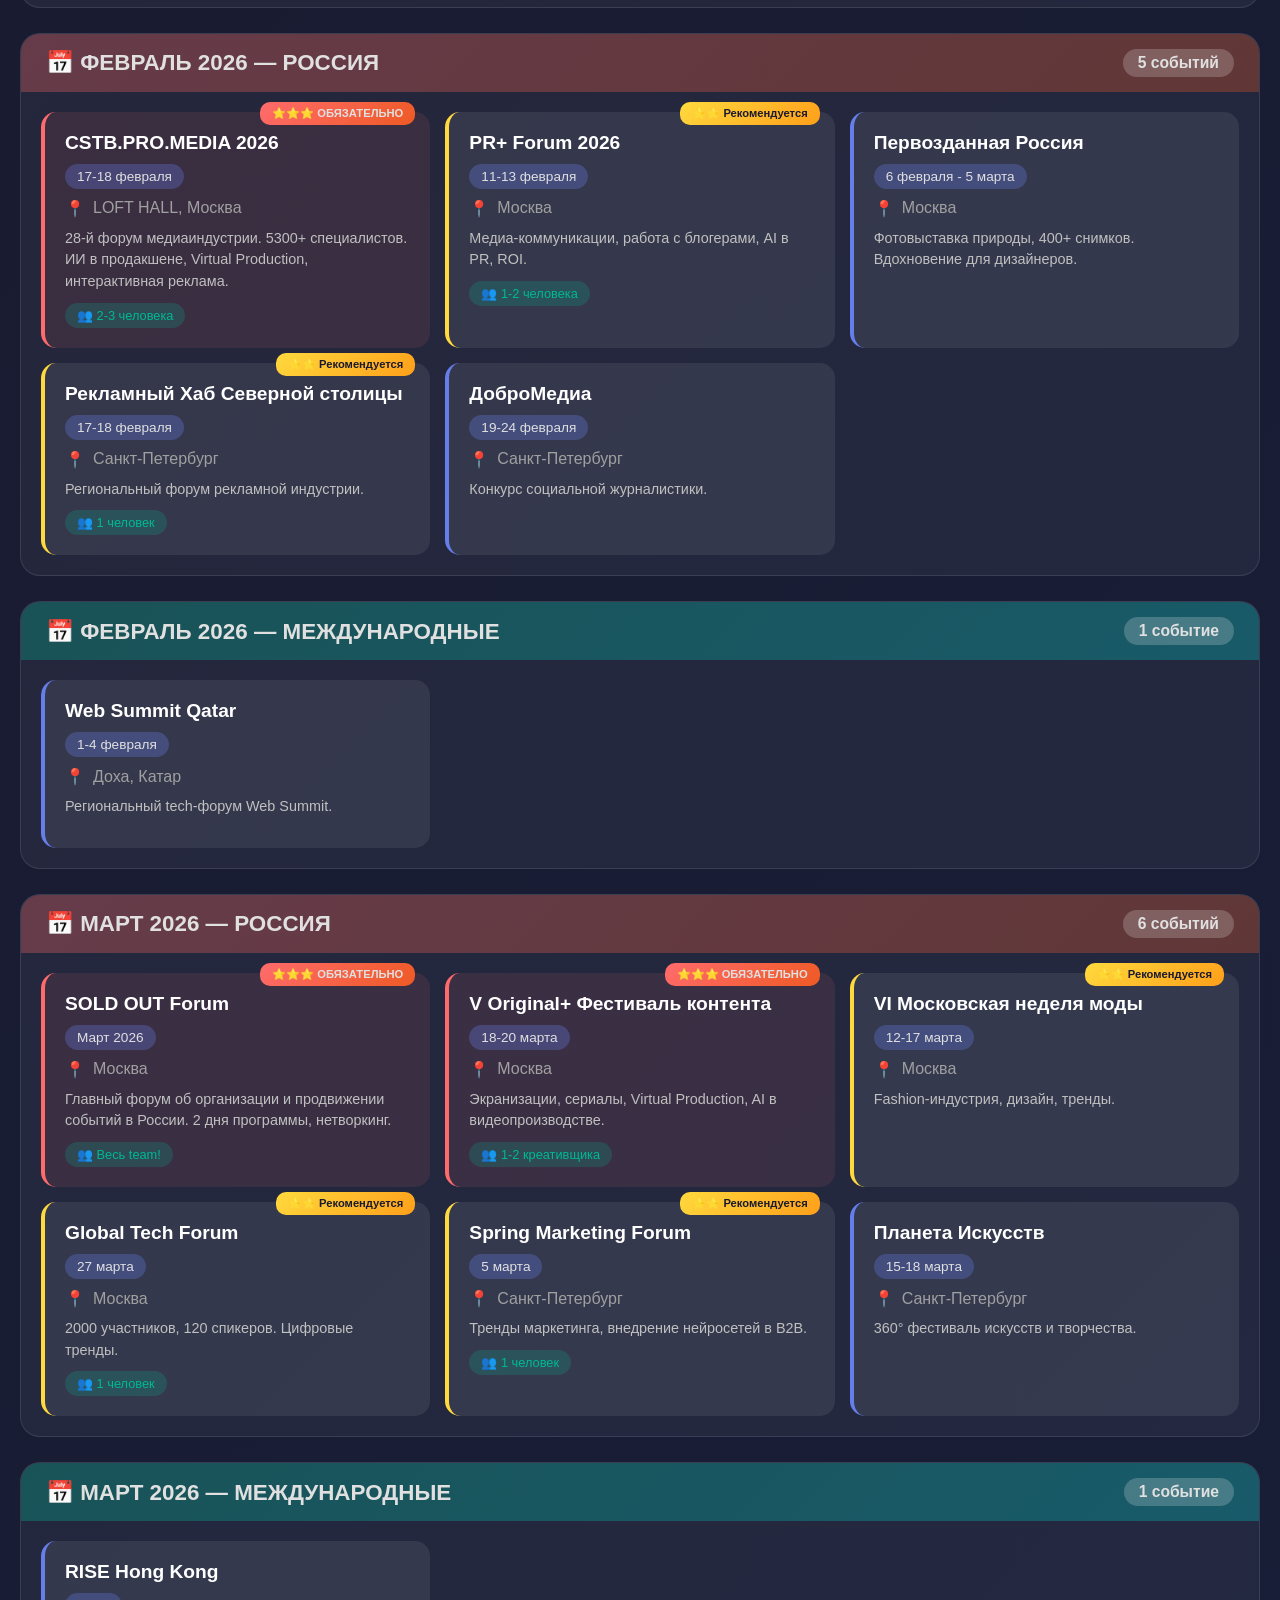
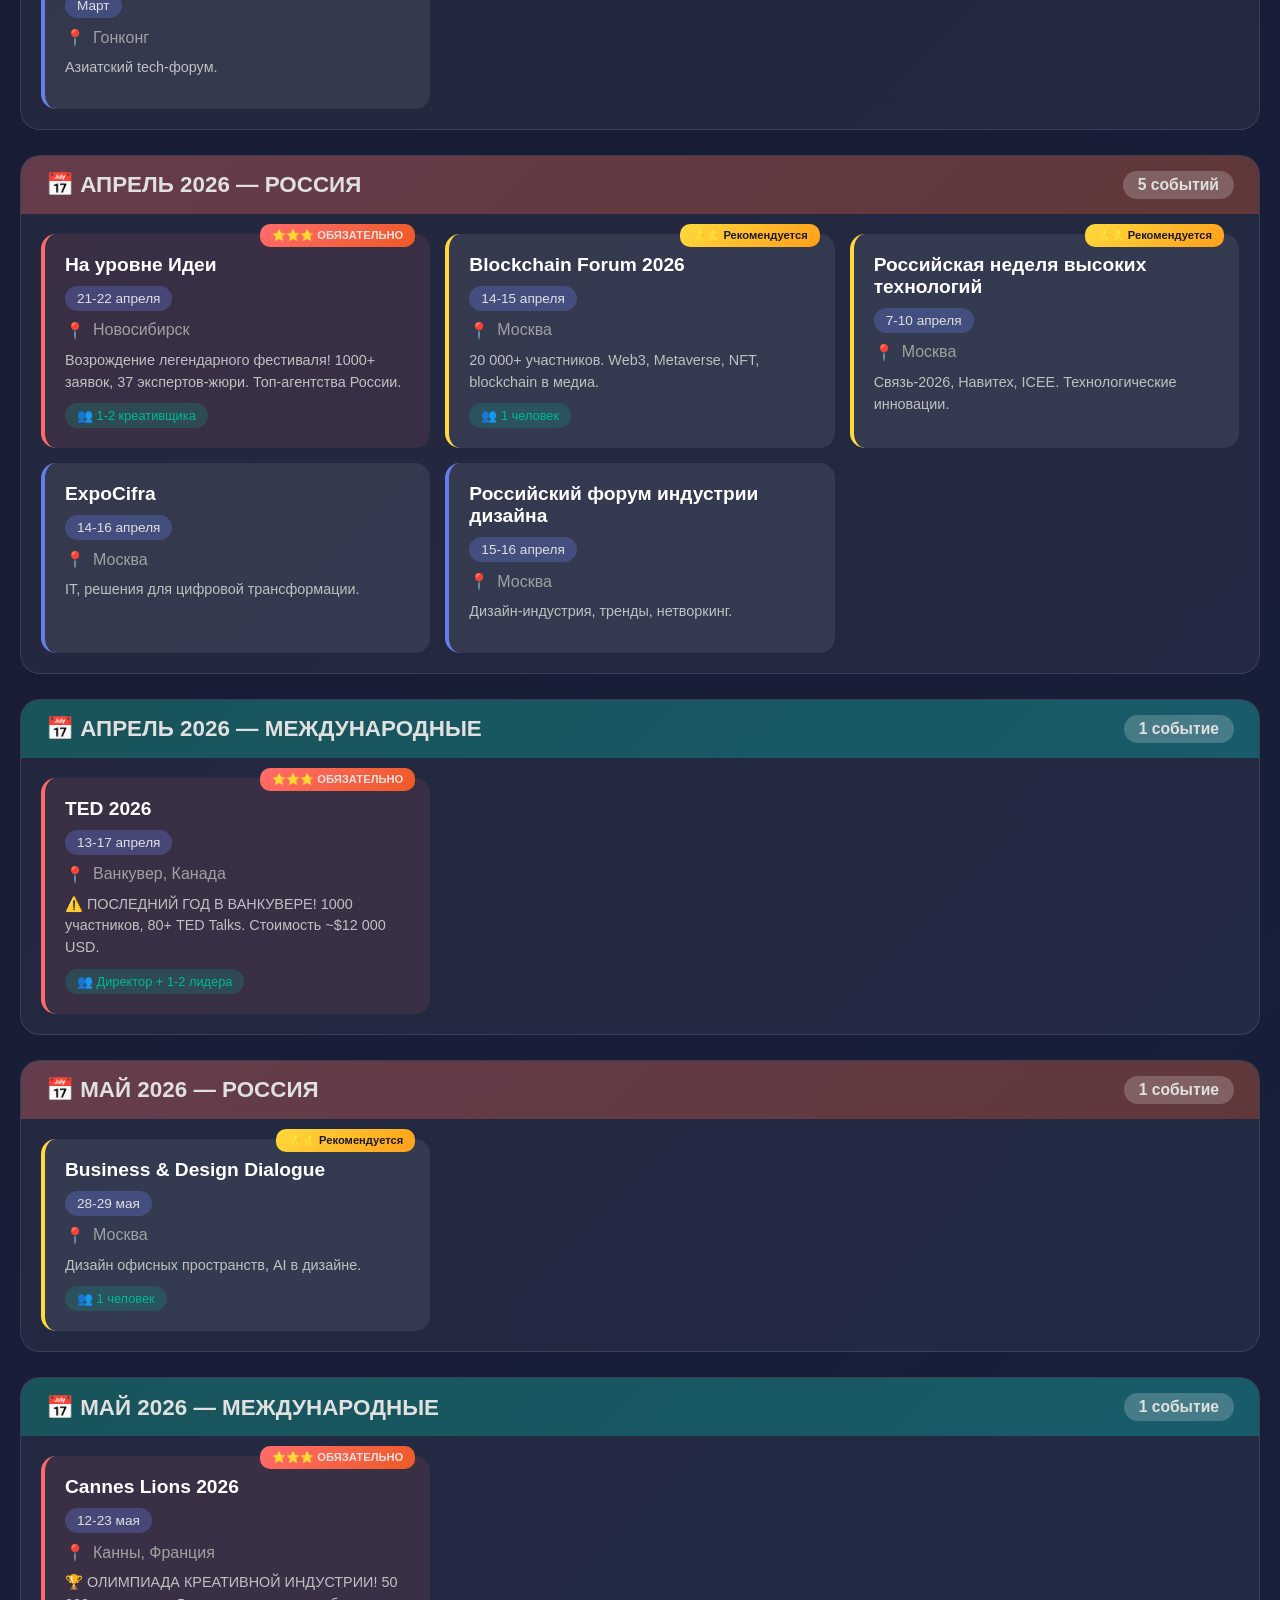
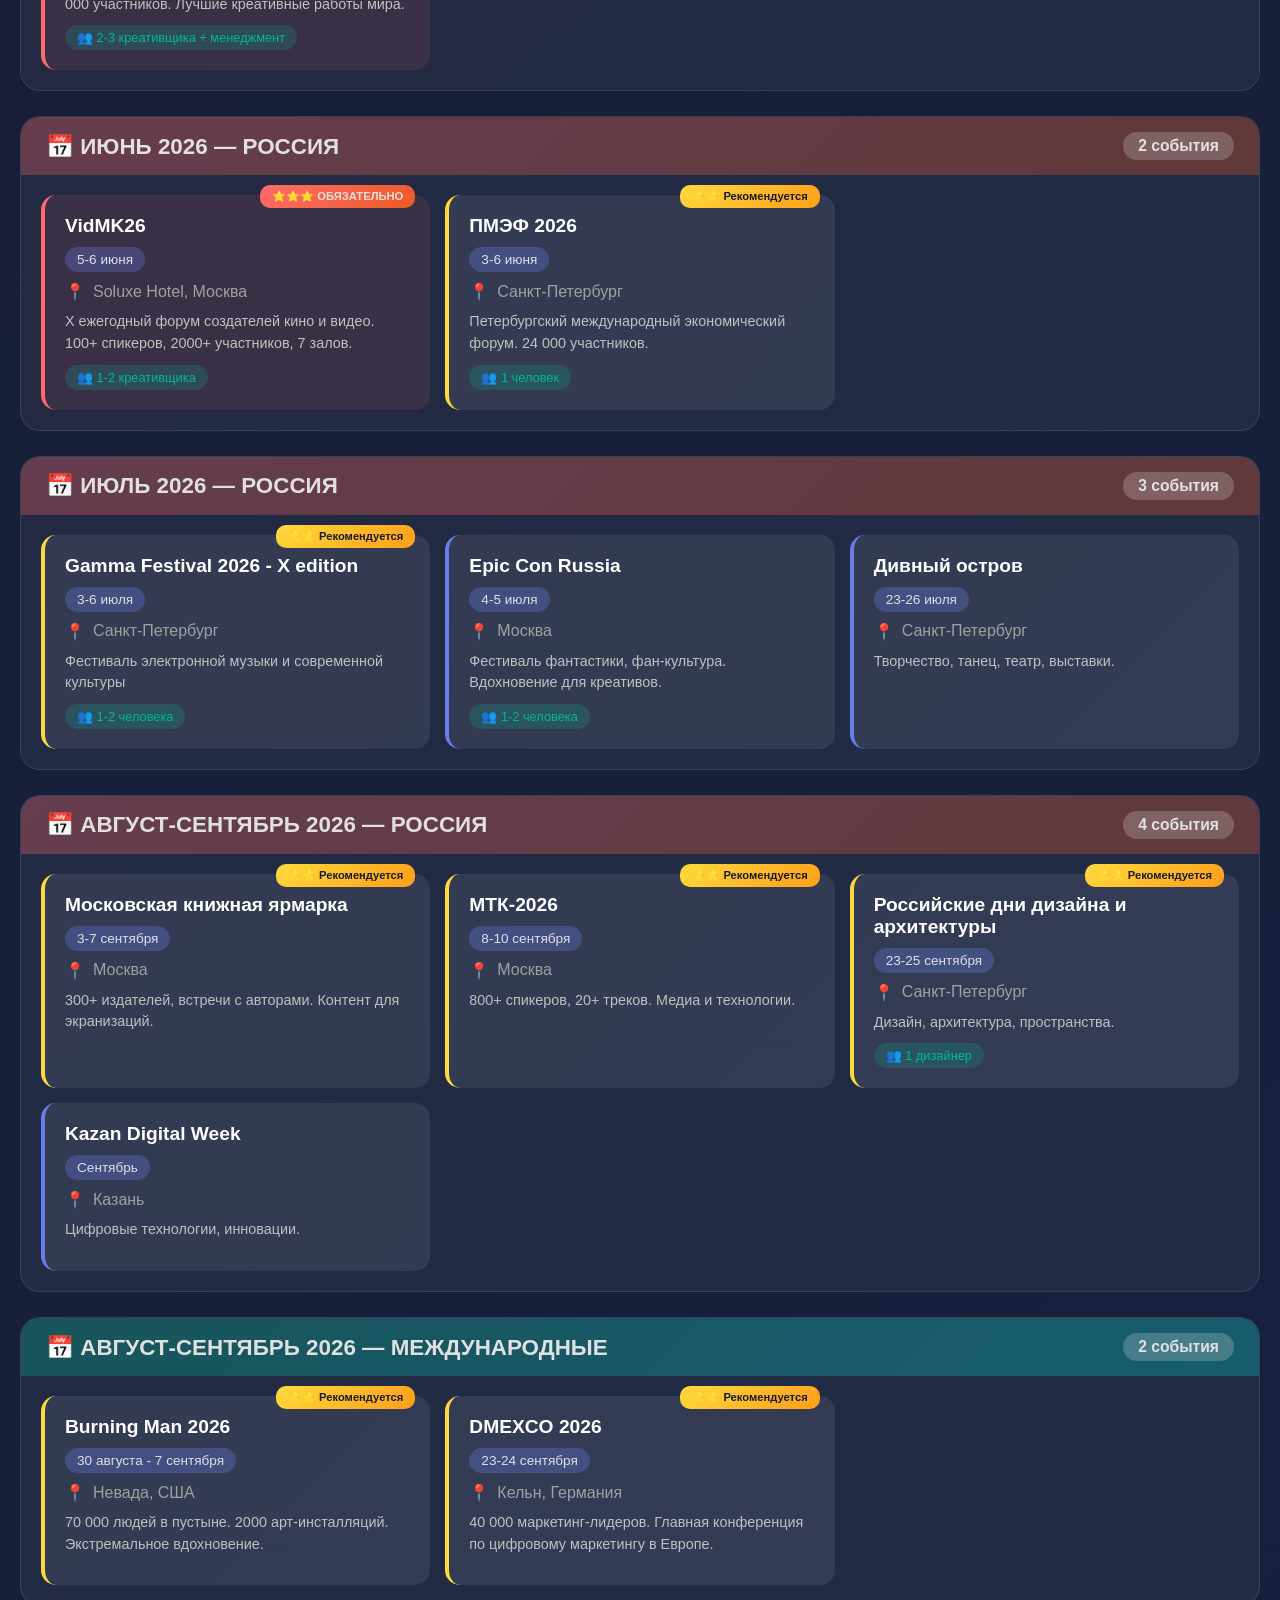
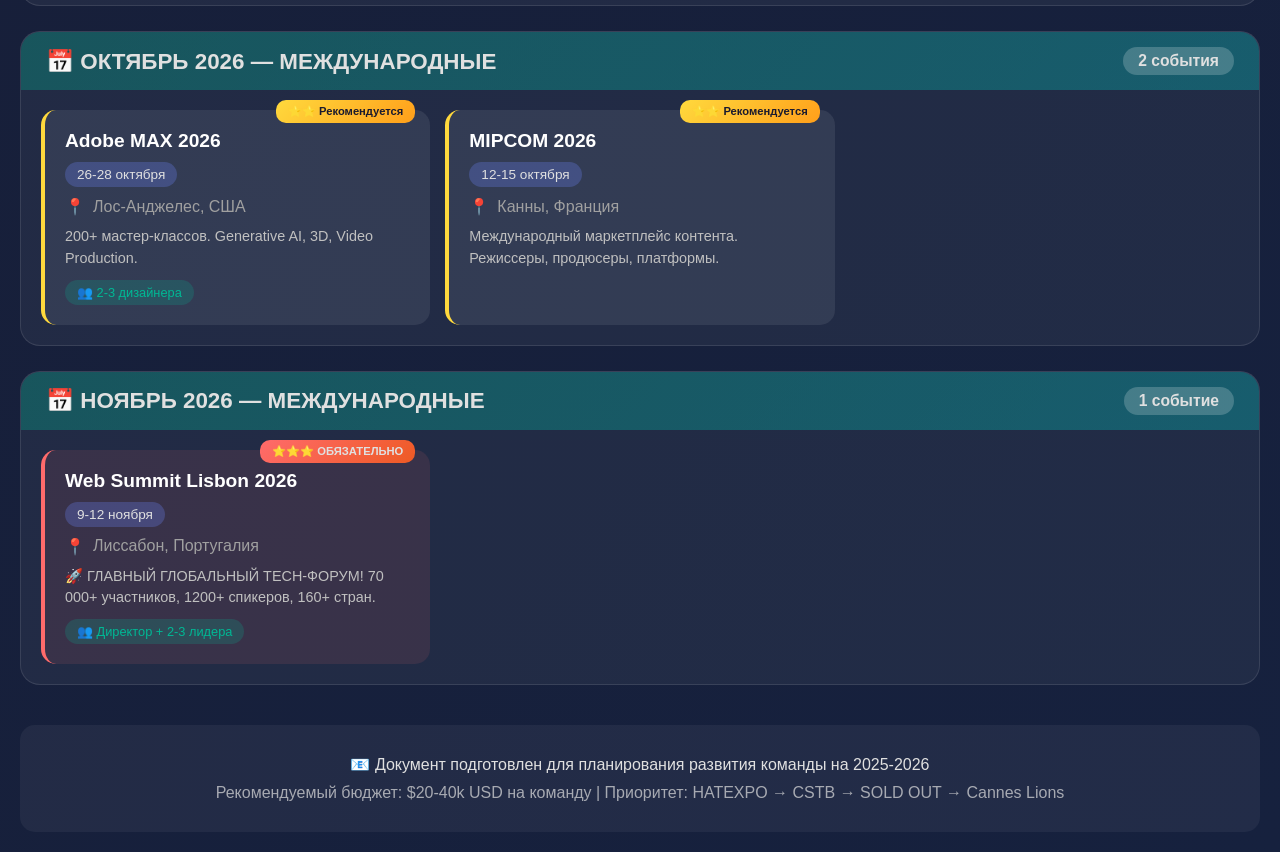
==== commit 1ad0c5fe: "deleted some events" ====
--- a/events_calendar_2025_2026.html
+++ b/events_calendar_2025_2026.html
@@ -1,1140 +1,1436 @@
 <!DOCTYPE html>
 <html lang="ru">
-<head>
-    <meta charset="UTF-8">
-    <meta name="viewport" content="width=device-width, initial-scale=1.0">
+  <head>
+    <meta charset="UTF-8" />
+    <meta name="viewport" content="width=device-width, initial-scale=1.0" />
     <title>Календарь мероприятий 2025-2026 | Ивент-агентство</title>
     <style>
-        * {
-            margin: 0;
-            padding: 0;
-            box-sizing: border-box;
+      * {
+        margin: 0;
+        padding: 0;
+        box-sizing: border-box;
+      }
+
+      body {
+        font-family: "Segoe UI", Tahoma, Geneva, Verdana, sans-serif;
+        background: linear-gradient(135deg, #1a1a2e 0%, #16213e 100%);
+        color: #e0e0e0;
+        min-height: 100vh;
+        padding: 20px;
+      }
+
+      .container {
+        max-width: 1400px;
+        margin: 0 auto;
+      }
+
+      header {
+        text-align: center;
+        padding: 40px 20px;
+        background: linear-gradient(135deg, #667eea 0%, #764ba2 100%);
+        border-radius: 20px;
+        margin-bottom: 30px;
+        box-shadow: 0 10px 40px rgba(102, 126, 234, 0.3);
+      }
+
+      header h1 {
+        font-size: 2.5em;
+        margin-bottom: 10px;
+        text-shadow: 2px 2px 4px rgba(0, 0, 0, 0.3);
+      }
+
+      header p {
+        font-size: 1.2em;
+        opacity: 0.9;
+      }
+
+      /* ФИЛЬТРЫ */
+      .filters-container {
+        background: rgba(255, 255, 255, 0.08);
+        border-radius: 20px;
+        padding: 25px;
+        margin-bottom: 30px;
+        border: 1px solid rgba(255, 255, 255, 0.1);
+      }
+
+      .filters-title {
+        font-size: 1.3em;
+        margin-bottom: 20px;
+        display: flex;
+        align-items: center;
+        gap: 10px;
+      }
+
+      .filters-grid {
+        display: grid;
+        grid-template-columns: repeat(auto-fit, minmax(280px, 1fr));
+        gap: 20px;
+      }
+
+      .filter-group {
+        background: rgba(255, 255, 255, 0.05);
+        padding: 15px;
+        border-radius: 12px;
+      }
+
+      .filter-group label {
+        display: block;
+        margin-bottom: 10px;
+        font-weight: bold;
+        color: #a0a0ff;
+      }
+
+      .filter-group select {
+        width: 100%;
+        padding: 12px 15px;
+        border-radius: 10px;
+        border: 2px solid rgba(255, 255, 255, 0.2);
+        background: rgba(30, 30, 50, 0.9);
+        color: #fff;
+        font-size: 1em;
+        cursor: pointer;
+        transition: all 0.3s ease;
+      }
+
+      .filter-group select:hover,
+      .filter-group select:focus {
+        border-color: #667eea;
+        outline: none;
+      }
+
+      .filter-group select option {
+        background: #1a1a2e;
+        color: #fff;
+        padding: 10px;
+      }
+
+      .filter-buttons {
+        display: flex;
+        gap: 10px;
+        margin-top: 20px;
+        flex-wrap: wrap;
+      }
+
+      .filter-btn {
+        padding: 12px 25px;
+        border-radius: 25px;
+        border: none;
+        cursor: pointer;
+        font-size: 1em;
+        transition: all 0.3s ease;
+        font-weight: bold;
+      }
+
+      .filter-btn.apply {
+        background: linear-gradient(135deg, #667eea 0%, #764ba2 100%);
+        color: white;
+      }
+
+      .filter-btn.reset {
+        background: rgba(255, 255, 255, 0.1);
+        color: #fff;
+        border: 2px solid rgba(255, 255, 255, 0.3);
+      }
+
+      .filter-btn:hover {
+        transform: translateY(-2px);
+        box-shadow: 0 5px 20px rgba(0, 0, 0, 0.3);
+      }
+
+      .results-count {
+        text-align: center;
+        padding: 15px;
+        background: rgba(102, 126, 234, 0.2);
+        border-radius: 10px;
+        margin-top: 20px;
+        font-size: 1.1em;
+      }
+
+      .results-count span {
+        color: #ffd700;
+        font-weight: bold;
+        font-size: 1.3em;
+      }
+
+      /* ЛЕГЕНДА */
+      .legend {
+        display: flex;
+        justify-content: center;
+        gap: 30px;
+        margin: 20px 0 30px;
+        flex-wrap: wrap;
+      }
+
+      .legend-item {
+        display: flex;
+        align-items: center;
+        gap: 8px;
+        font-size: 0.95em;
+      }
+
+      .priority-star {
+        font-size: 1.2em;
+      }
+
+      /* СЕКЦИИ */
+      .section-title {
+        font-size: 2em;
+        padding: 20px 30px;
+        margin: 30px 0 20px;
+        border-radius: 15px;
+        text-align: center;
+      }
+
+      .russia-title {
+        background: linear-gradient(135deg, #ff6b6b 0%, #ee5a24 100%);
+      }
+
+      .international-title {
+        background: linear-gradient(135deg, #00b894 0%, #00cec9 100%);
+      }
+
+      .month-block {
+        background: rgba(255, 255, 255, 0.05);
+        border-radius: 20px;
+        margin-bottom: 25px;
+        overflow: hidden;
+        border: 1px solid rgba(255, 255, 255, 0.1);
+      }
+
+      .month-header {
+        padding: 15px 25px;
+        font-size: 1.4em;
+        font-weight: bold;
+        display: flex;
+        justify-content: space-between;
+        align-items: center;
+      }
+
+      .month-header.russia {
+        background: linear-gradient(
+          135deg,
+          rgba(255, 107, 107, 0.3),
+          rgba(238, 90, 36, 0.3)
+        );
+      }
+
+      .month-header.international {
+        background: linear-gradient(
+          135deg,
+          rgba(0, 184, 148, 0.3),
+          rgba(0, 206, 201, 0.3)
+        );
+      }
+
+      .event-count {
+        background: rgba(255, 255, 255, 0.2);
+        padding: 5px 15px;
+        border-radius: 15px;
+        font-size: 0.7em;
+      }
+
+      .events-grid {
+        display: grid;
+        grid-template-columns: repeat(auto-fill, minmax(350px, 1fr));
+        gap: 15px;
+        padding: 20px;
+      }
+
+      .event-card {
+        background: rgba(255, 255, 255, 0.08);
+        border-radius: 15px;
+        padding: 20px;
+        transition: all 0.3s ease;
+        border-left: 4px solid #667eea;
+        position: relative;
+      }
+
+      .event-card:hover {
+        transform: translateY(-5px);
+        box-shadow: 0 10px 30px rgba(0, 0, 0, 0.3);
+        background: rgba(255, 255, 255, 0.12);
+      }
+
+      .event-card.priority-high {
+        border-left-color: #ff6b6b;
+        background: rgba(255, 107, 107, 0.1);
+      }
+
+      .event-card.priority-high::before {
+        content: "⭐⭐⭐ ОБЯЗАТЕЛЬНО";
+        position: absolute;
+        top: -10px;
+        right: 15px;
+        background: linear-gradient(135deg, #ff6b6b, #ee5a24);
+        padding: 5px 12px;
+        border-radius: 10px;
+        font-size: 0.7em;
+        font-weight: bold;
+      }
+
+      .event-card.priority-medium {
+        border-left-color: #ffd93d;
+      }
+
+      .event-card.priority-medium::before {
+        content: "⭐⭐ Рекомендуется";
+        position: absolute;
+        top: -10px;
+        right: 15px;
+        background: linear-gradient(135deg, #ffd93d, #ff9f1a);
+        color: #1a1a2e;
+        padding: 5px 12px;
+        border-radius: 10px;
+        font-size: 0.7em;
+        font-weight: bold;
+      }
+
+      .event-card.hidden {
+        display: none !important;
+      }
+
+      .event-name {
+        font-size: 1.2em;
+        font-weight: bold;
+        margin-bottom: 10px;
+        color: #fff;
+      }
+
+      .event-date {
+        display: inline-block;
+        background: rgba(102, 126, 234, 0.3);
+        padding: 5px 12px;
+        border-radius: 20px;
+        font-size: 0.85em;
+        margin-bottom: 10px;
+      }
+
+      .event-location {
+        display: flex;
+        align-items: center;
+        gap: 8px;
+        margin-bottom: 10px;
+        color: #a0a0a0;
+      }
+
+      .event-location::before {
+        content: "📍";
+      }
+
+      .event-description {
+        font-size: 0.9em;
+        line-height: 1.5;
+        color: #c0c0c0;
+        margin-bottom: 10px;
+      }
+
+      .event-team {
+        display: inline-block;
+        background: rgba(0, 184, 148, 0.2);
+        padding: 5px 12px;
+        border-radius: 15px;
+        font-size: 0.8em;
+        color: #00b894;
+      }
+
+      .city-section {
+        margin-bottom: 20px;
+        padding: 0 20px 20px;
+      }
+
+      .city-header {
+        font-size: 1.3em;
+        padding: 12px 25px;
+        background: rgba(255, 255, 255, 0.1);
+        border-radius: 10px;
+        margin-bottom: 15px;
+        display: flex;
+        align-items: center;
+        gap: 10px;
+      }
+
+      .moscow-header {
+        border-left: 4px solid #ff6b6b;
+      }
+      .spb-header {
+        border-left: 4px solid #667eea;
+      }
+      .other-header {
+        border-left: 4px solid #00b894;
+      }
+      .intl-header {
+        border-left: 4px solid #00cec9;
+      }
+
+      .top-events {
+        background: linear-gradient(
+          135deg,
+          rgba(255, 215, 0, 0.1),
+          rgba(255, 165, 0, 0.1)
+        );
+        border: 2px solid rgba(255, 215, 0, 0.3);
+        border-radius: 20px;
+        padding: 25px;
+        margin-bottom: 30px;
+      }
+
+      .top-events h2 {
+        color: #ffd700;
+        margin-bottom: 20px;
+        display: flex;
+        align-items: center;
+        gap: 10px;
+      }
+
+      .top-events-grid {
+        display: grid;
+        grid-template-columns: repeat(auto-fill, minmax(300px, 1fr));
+        gap: 15px;
+      }
+
+      .top-event-item {
+        background: rgba(255, 255, 255, 0.08);
+        padding: 15px;
+        border-radius: 12px;
+        border-left: 4px solid #ffd700;
+      }
+
+      .top-event-item strong {
+        color: #ffd700;
+      }
+
+      .no-results {
+        text-align: center;
+        padding: 50px;
+        background: rgba(255, 107, 107, 0.1);
+        border-radius: 15px;
+        margin: 30px 0;
+        display: none;
+      }
+
+      .no-results.show {
+        display: block;
+      }
+
+      .no-results h3 {
+        color: #ff6b6b;
+        margin-bottom: 10px;
+      }
+
+      footer {
+        text-align: center;
+        padding: 30px;
+        margin-top: 40px;
+        background: rgba(255, 255, 255, 0.05);
+        border-radius: 15px;
+      }
+
+      @media (max-width: 768px) {
+        header h1 {
+          font-size: 1.8em;
         }
-
-        body {
-            font-family: 'Segoe UI', Tahoma, Geneva, Verdana, sans-serif;
-            background: linear-gradient(135deg, #1a1a2e 0%, #16213e 100%);
-            color: #e0e0e0;
-            min-height: 100vh;
-            padding: 20px;
+        .events-grid {
+          grid-template-columns: 1fr;
         }
-
-        .container {
-            max-width: 1400px;
-            margin: 0 auto;
+        .legend {
+          flex-direction: column;
+          align-items: center;
         }
-
-        header {
-            text-align: center;
-            padding: 40px 20px;
-            background: linear-gradient(135deg, #667eea 0%, #764ba2 100%);
-            border-radius: 20px;
-            margin-bottom: 30px;
-            box-shadow: 0 10px 40px rgba(102, 126, 234, 0.3);
+        .filters-grid {
+          grid-template-columns: 1fr;
         }
-
-        header h1 {
-            font-size: 2.5em;
-            margin-bottom: 10px;
-            text-shadow: 2px 2px 4px rgba(0,0,0,0.3);
+      }
+    </style>
+  </head>
+  <body>
+    <div class="container">
+      <header>
+        <h1>🎯 Календарь мероприятий 2025-2026</h1>
+        <p>
+          Для креативного ивент-агентства | Интеграции • Концепции • Мероприятия
+        </p>
+      </header>
+
+      <!-- ФИЛЬТРЫ -->
+      <div class="filters-container">
+        <div class="filters-title">🔍 Фильтры</div>
+        <div class="filters-grid">
+          <div class="filter-group">
+            <label>📅 Месяц</label>
+            <select id="filter-month">
+              <option value="all">Все месяцы</option>
+              <option value="dec-2025">Декабрь 2025</option>
+              <option value="jan-2026">Январь 2026</option>
+              <option value="feb-2026">Февраль 2026</option>
+              <option value="mar-2026">Март 2026</option>
+              <option value="apr-2026">Апрель 2026</option>
+              <option value="may-2026">Май 2026</option>
+              <option value="jun-2026">Июнь 2026</option>
+              <option value="jul-2026">Июль 2026</option>
+              <option value="aug-sep-2026">Август-Сентябрь 2026</option>
+              <option value="oct-2026">Октябрь 2026</option>
+              <option value="nov-2026">Ноябрь 2026</option>
+            </select>
+          </div>
+
+          <div class="filter-group">
+            <label>📍 Место проведения</label>
+            <select id="filter-city">
+              <option value="all">Все места</option>
+              <option value="moscow">🏛️ Москва</option>
+              <option value="spb">🌉 Санкт-Петербург</option>
+              <option value="russia-other">🇷🇺 Другие города России</option>
+              <option value="international">🌍 Международные</option>
+            </select>
+          </div>
+
+          <div class="filter-group">
+            <label>⭐ Важность</label>
+            <select id="filter-priority">
+              <option value="all">Все уровни</option>
+              <option value="high">⭐⭐⭐ Обязательно</option>
+              <option value="medium">⭐⭐ Рекомендуется</option>
+              <option value="low">⭐ По возможности</option>
+            </select>
+          </div>
+        </div>
+
+        <div class="filter-buttons">
+          <button class="filter-btn apply" onclick="applyFilters()">
+            ✅ Применить фильтры
+          </button>
+          <button class="filter-btn reset" onclick="resetFilters()">
+            🔄 Сбросить
+          </button>
+        </div>
+
+        <div class="results-count">
+          Показано событий: <span id="visible-count">48</span> из
+          <span id="total-count">48</span>
+        </div>
+      </div>
+
+      <div class="legend">
+        <div class="legend-item">
+          <span class="priority-star">⭐⭐⭐</span> Обязательно к посещению
+        </div>
+        <div class="legend-item">
+          <span class="priority-star">⭐⭐</span> Рекомендуется
+        </div>
+        <div class="legend-item">
+          <span class="priority-star">⭐</span> По возможности
+        </div>
+      </div>
+
+      <!-- ТОП ГЛАВНЫХ СОБЫТИЙ -->
+      <div class="top-events" id="top-events">
+        <h2>🏆 ТОП-8 ГЛАВНЫХ СОБЫТИЙ (НЕ ПРОПУСТИТЬ!)</h2>
+        <div class="top-events-grid">
+          <div class="top-event-item">
+            <strong>2. CSTB.PRO.MEDIA 2026</strong><br />
+            📅 17-18 февраля | 📍 Москва, LOFT HALL<br />
+            <small>5300+ участников, стандарты индустрии</small>
+          </div>
+          <div class="top-event-item">
+            <strong>3. SOLD OUT Forum</strong><br />
+            📅 Март 2026 | 📍 Москва<br />
+            <small>Организация и продвижение событий</small>
+          </div>
+          <div class="top-event-item">
+            <strong>4. На уровне Идеи</strong><br />
+            📅 21-22 апреля | 📍 Новосибирск<br />
+            <small>Возрождение легенды, 1000+ заявок</small>
+          </div>
+          <div class="top-event-item">
+            <strong>5. VidMK26</strong><br />
+            📅 5-6 июня | 📍 Москва<br />
+            <small>100+ спикеров, 7 залов, AI-видео</small>
+          </div>
+          <div class="top-event-item">
+            <strong>6. Cannes Lions 2026</strong><br />
+            📅 Май | 📍 Канны, Франция<br />
+            <small>50 000 участников, олимпиада креатива</small>
+          </div>
+          <div class="top-event-item">
+            <strong>8. Web Summit Lisbon</strong><br />
+            📅 9-12 ноября | 📍 Лиссабон<br />
+            <small>70 000+ участников, главный tech-форум</small>
+          </div>
+        </div>
+      </div>
+
+      <!-- СООБЩЕНИЕ "НЕТ РЕЗУЛЬТАТОВ" -->
+      <div class="no-results" id="no-results">
+        <h3>😕 Мероприятия не найдены</h3>
+        <p>Попробуйте изменить параметры фильтрации или сбросить фильтры</p>
+      </div>
+
+      <!-- ВСЕ МЕРОПРИЯТИЯ -->
+      <div id="all-events">
+        <!-- ДЕКАБРЬ 2025 -->
+        <div class="month-block" data-month="dec-2025">
+          <div class="month-header russia">
+            <span>📅 ДЕКАБРЬ 2025 — РОССИЯ</span>
+            <span class="event-count month-count">4 события</span>
+          </div>
+          <div class="events-grid">
+            <div
+              class="event-card priority-medium"
+              data-month="dec-2025"
+              data-city="moscow"
+              data-priority="medium"
+            >
+              <div class="event-name">Конференция «Итоги года»</div>
+              <div class="event-date">2 декабря</div>
+              <div class="event-location">Москва</div>
+              <div class="event-description">
+                Подведение итогов медиаиндустрии за 2025 год.
+              </div>
+              <div class="event-team">👥 1 человек</div>
+            </div>
+
+            <div
+              class="event-card"
+              data-month="dec-2025"
+              data-city="moscow"
+              data-priority="low"
+            >
+              <div class="event-name">MedTravelExpo-2025</div>
+              <div class="event-date">8-11 декабря</div>
+              <div class="event-location">Москва</div>
+              <div class="event-description">
+                Выставка медицинского туризма и событийного менеджмента.
+              </div>
+            </div>
+          </div>
+        </div>
+
+        <!-- ЯНВАРЬ 2026 - РОССИЯ -->
+        <div class="month-block" data-month="jan-2026">
+          <div class="month-header russia">
+            <span>📅 ЯНВАРЬ 2026 — РОССИЯ</span>
+            <span class="event-count month-count">3 события</span>
+          </div>
+          <div class="events-grid">
+            <div
+              class="event-card priority-medium"
+              data-month="jan-2026"
+              data-city="moscow"
+              data-priority="medium"
+            >
+              <div class="event-name">Уникальная Россия</div>
+              <div class="event-date">23 января - 8 февраля</div>
+              <div class="event-location">Москва</div>
+              <div class="event-description">
+                12 000 кв.м выставка народного искусства, дизайна. Масштабный
+                дизайн-проект.
+              </div>
+              <div class="event-team">👥 Дизайнеры</div>
+            </div>
+            <div
+              class="event-card"
+              data-month="jan-2026"
+              data-city="moscow"
+              data-priority="low"
+            >
+              <div class="event-name">Московские Узоры</div>
+              <div class="event-date">23-25 января</div>
+              <div class="event-location">Москва</div>
+              <div class="event-description">Конкурс-фестиваль творчества.</div>
+            </div>
+            <div
+              class="event-card priority-medium"
+              data-month="jan-2026"
+              data-city="moscow"
+              data-priority="medium"
+            >
+              <div class="event-name">Хакатон VidMK по генеративному видео</div>
+              <div class="event-date">22 января</div>
+              <div class="event-location">Москва</div>
+              <div class="event-description">
+                100 нейрокреаторов, 25 команд за 24 часа создают рекламное
+                AI-видео.
+              </div>
+              <div class="event-team">👥 1-2 креативщика</div>
+            </div>
+          </div>
+        </div>
+
+        <!-- ЯНВАРЬ 2026 - МЕЖДУНАРОДНЫЕ -->
+        <div class="month-block" data-month="jan-2026">
+          <div class="month-header international">
+            <span>📅 ЯНВАРЬ 2026 — МЕЖДУНАРОДНЫЕ</span>
+            <span class="event-count month-count">2 события</span>
+          </div>
+        </div>
+
+        <!-- ФЕВРАЛЬ 2026 - РОССИЯ -->
+        <div class="month-block" data-month="feb-2026">
+          <div class="month-header russia">
+            <span>📅 ФЕВРАЛЬ 2026 — РОССИЯ</span>
+            <span class="event-count month-count">5 событий</span>
+          </div>
+          <div class="events-grid">
+            <div
+              class="event-card priority-high"
+              data-month="feb-2026"
+              data-city="moscow"
+              data-priority="high"
+            >
+              <div class="event-name">CSTB.PRO.MEDIA 2026</div>
+              <div class="event-date">17-18 февраля</div>
+              <div class="event-location">LOFT HALL, Москва</div>
+              <div class="event-description">
+                28-й форум медиаиндустрии. 5300+ специалистов. ИИ в продакшене,
+                Virtual Production, интерактивная реклама.
+              </div>
+              <div class="event-team">👥 2-3 человека</div>
+            </div>
+            <div
+              class="event-card priority-medium"
+              data-month="feb-2026"
+              data-city="moscow"
+              data-priority="medium"
+            >
+              <div class="event-name">PR+ Forum 2026</div>
+              <div class="event-date">11-13 февраля</div>
+              <div class="event-location">Москва</div>
+              <div class="event-description">
+                Медиа-коммуникации, работа с блогерами, AI в PR, ROI.
+              </div>
+              <div class="event-team">👥 1-2 человека</div>
+            </div>
+            <div
+              class="event-card"
+              data-month="feb-2026"
+              data-city="moscow"
+              data-priority="low"
+            >
+              <div class="event-name">Первозданная Россия</div>
+              <div class="event-date">6 февраля - 5 марта</div>
+              <div class="event-location">Москва</div>
+              <div class="event-description">
+                Фотовыставка природы, 400+ снимков. Вдохновение для дизайнеров.
+              </div>
+            </div>
+            <div
+              class="event-card priority-medium"
+              data-month="feb-2026"
+              data-city="spb"
+              data-priority="medium"
+            >
+              <div class="event-name">Рекламный Хаб Северной столицы</div>
+              <div class="event-date">17-18 февраля</div>
+              <div class="event-location">Санкт-Петербург</div>
+              <div class="event-description">
+                Региональный форум рекламной индустрии.
+              </div>
+              <div class="event-team">👥 1 человек</div>
+            </div>
+            <div
+              class="event-card"
+              data-month="feb-2026"
+              data-city="spb"
+              data-priority="low"
+            >
+              <div class="event-name">ДоброМедиа</div>
+              <div class="event-date">19-24 февраля</div>
+              <div class="event-location">Санкт-Петербург</div>
+              <div class="event-description">
+                Конкурс социальной журналистики.
+              </div>
+            </div>
+          </div>
+        </div>
+
+        <!-- ФЕВРАЛЬ 2026 - МЕЖДУНАРОДНЫЕ -->
+        <div class="month-block" data-month="feb-2026">
+          <div class="month-header international">
+            <span>📅 ФЕВРАЛЬ 2026 — МЕЖДУНАРОДНЫЕ</span>
+            <span class="event-count month-count">1 событие</span>
+          </div>
+          <div class="events-grid">
+            <div
+              class="event-card"
+              data-month="feb-2026"
+              data-city="international"
+              data-priority="low"
+            >
+              <div class="event-name">Web Summit Qatar</div>
+              <div class="event-date">1-4 февраля</div>
+              <div class="event-location">Доха, Катар</div>
+              <div class="event-description">
+                Региональный tech-форум Web Summit.
+              </div>
+            </div>
+          </div>
+        </div>
+
+        <!-- МАРТ 2026 - РОССИЯ -->
+        <div class="month-block" data-month="mar-2026">
+          <div class="month-header russia">
+            <span>📅 МАРТ 2026 — РОССИЯ</span>
+            <span class="event-count month-count">6 событий</span>
+          </div>
+          <div class="events-grid">
+            <div
+              class="event-card priority-high"
+              data-month="mar-2026"
+              data-city="moscow"
+              data-priority="high"
+            >
+              <div class="event-name">SOLD OUT Forum</div>
+              <div class="event-date">Март 2026</div>
+              <div class="event-location">Москва</div>
+              <div class="event-description">
+                Главный форум об организации и продвижении событий в России. 2
+                дня программы, нетворкинг.
+              </div>
+              <div class="event-team">👥 Весь team!</div>
+            </div>
+            <div
+              class="event-card priority-high"
+              data-month="mar-2026"
+              data-city="moscow"
+              data-priority="high"
+            >
+              <div class="event-name">V Original+ Фестиваль контента</div>
+              <div class="event-date">18-20 марта</div>
+              <div class="event-location">Москва</div>
+              <div class="event-description">
+                Экранизации, сериалы, Virtual Production, AI в
+                видеопроизводстве.
+              </div>
+              <div class="event-team">👥 1-2 креативщика</div>
+            </div>
+            <div
+              class="event-card priority-medium"
+              data-month="mar-2026"
+              data-city="moscow"
+              data-priority="medium"
+            >
+              <div class="event-name">VI Московская неделя моды</div>
+              <div class="event-date">12-17 марта</div>
+              <div class="event-location">Москва</div>
+              <div class="event-description">
+                Fashion-индустрия, дизайн, тренды.
+              </div>
+            </div>
+            <div
+              class="event-card priority-medium"
+              data-month="mar-2026"
+              data-city="moscow"
+              data-priority="medium"
+            >
+              <div class="event-name">Global Tech Forum</div>
+              <div class="event-date">27 марта</div>
+              <div class="event-location">Москва</div>
+              <div class="event-description">
+                2000 участников, 120 спикеров. Цифровые тренды.
+              </div>
+              <div class="event-team">👥 1 человек</div>
+            </div>
+            <div
+              class="event-card priority-medium"
+              data-month="mar-2026"
+              data-city="spb"
+              data-priority="medium"
+            >
+              <div class="event-name">Spring Marketing Forum</div>
+              <div class="event-date">5 марта</div>
+              <div class="event-location">Санкт-Петербург</div>
+              <div class="event-description">
+                Тренды маркетинга, внедрение нейросетей в B2B.
+              </div>
+              <div class="event-team">👥 1 человек</div>
+            </div>
+            <div
+              class="event-card"
+              data-month="mar-2026"
+              data-city="spb"
+              data-priority="low"
+            >
+              <div class="event-name">Планета Искусств</div>
+              <div class="event-date">15-18 марта</div>
+              <div class="event-location">Санкт-Петербург</div>
+              <div class="event-description">
+                360° фестиваль искусств и творчества.
+              </div>
+            </div>
+          </div>
+        </div>
+
+        <!-- МАРТ 2026 - МЕЖДУНАРОДНЫЕ -->
+        <div class="month-block" data-month="mar-2026">
+          <div class="month-header international">
+            <span>📅 МАРТ 2026 — МЕЖДУНАРОДНЫЕ</span>
+            <span class="event-count month-count">2 события</span>
+          </div>
+          <div class="events-grid">
+            <div
+              class="event-card"
+              data-month="mar-2026"
+              data-city="international"
+              data-priority="low"
+            >
+              <div class="event-name">RISE Hong Kong</div>
+              <div class="event-date">Март</div>
+              <div class="event-location">Гонконг</div>
+              <div class="event-description">Азиатский tech-форум.</div>
+            </div>
+          </div>
+        </div>
+
+        <!-- АПРЕЛЬ 2026 - РОССИЯ -->
+        <div class="month-block" data-month="apr-2026">
+          <div class="month-header russia">
+            <span>📅 АПРЕЛЬ 2026 — РОССИЯ</span>
+            <span class="event-count month-count">5 событий</span>
+          </div>
+          <div class="events-grid">
+            <div
+              class="event-card priority-high"
+              data-month="apr-2026"
+              data-city="russia-other"
+              data-priority="high"
+            >
+              <div class="event-name">На уровне Идеи</div>
+              <div class="event-date">21-22 апреля</div>
+              <div class="event-location">Новосибирск</div>
+              <div class="event-description">
+                Возрождение легендарного фестиваля! 1000+ заявок, 37
+                экспертов-жюри. Топ-агентства России.
+              </div>
+              <div class="event-team">👥 1-2 креативщика</div>
+            </div>
+            <div
+              class="event-card priority-medium"
+              data-month="apr-2026"
+              data-city="moscow"
+              data-priority="medium"
+            >
+              <div class="event-name">Blockchain Forum 2026</div>
+              <div class="event-date">14-15 апреля</div>
+              <div class="event-location">Москва</div>
+              <div class="event-description">
+                20 000+ участников. Web3, Metaverse, NFT, blockchain в медиа.
+              </div>
+              <div class="event-team">👥 1 человек</div>
+            </div>
+            <div
+              class="event-card priority-medium"
+              data-month="apr-2026"
+              data-city="moscow"
+              data-priority="medium"
+            >
+              <div class="event-name">Российская неделя высоких технологий</div>
+              <div class="event-date">7-10 апреля</div>
+              <div class="event-location">Москва</div>
+              <div class="event-description">
+                Связь-2026, Навитех, ICEE. Технологические инновации.
+              </div>
+            </div>
+            <div
+              class="event-card"
+              data-month="apr-2026"
+              data-city="moscow"
+              data-priority="low"
+            >
+              <div class="event-name">ExpoCifra</div>
+              <div class="event-date">14-16 апреля</div>
+              <div class="event-location">Москва</div>
+              <div class="event-description">
+                IT, решения для цифровой трансформации.
+              </div>
+            </div>
+            <div
+              class="event-card"
+              data-month="apr-2026"
+              data-city="moscow"
+              data-priority="low"
+            >
+              <div class="event-name">Российский форум индустрии дизайна</div>
+              <div class="event-date">15-16 апреля</div>
+              <div class="event-location">Москва</div>
+              <div class="event-description">
+                Дизайн-индустрия, тренды, нетворкинг.
+              </div>
+            </div>
+          </div>
+        </div>
+
+        <!-- АПРЕЛЬ 2026 - МЕЖДУНАРОДНЫЕ -->
+        <div class="month-block" data-month="apr-2026">
+          <div class="month-header international">
+            <span>📅 АПРЕЛЬ 2026 — МЕЖДУНАРОДНЫЕ</span>
+            <span class="event-count month-count">1 событие</span>
+          </div>
+          <div class="events-grid">
+            <div
+              class="event-card priority-high"
+              data-month="apr-2026"
+              data-city="international"
+              data-priority="high"
+            >
+              <div class="event-name">TED 2026</div>
+              <div class="event-date">13-17 апреля</div>
+              <div class="event-location">Ванкувер, Канада</div>
+              <div class="event-description">
+                ⚠️ ПОСЛЕДНИЙ ГОД В ВАНКУВЕРЕ! 1000 участников, 80+ TED Talks.
+                Стоимость ~$12 000 USD.
+              </div>
+              <div class="event-team">👥 Директор + 1-2 лидера</div>
+            </div>
+          </div>
+        </div>
+
+        <!-- МАЙ 2026 - РОССИЯ -->
+        <div class="month-block" data-month="may-2026">
+          <div class="month-header russia">
+            <span>📅 МАЙ 2026 — РОССИЯ</span>
+            <span class="event-count month-count">1 событие</span>
+          </div>
+          <div class="events-grid">
+            <div
+              class="event-card priority-medium"
+              data-month="may-2026"
+              data-city="moscow"
+              data-priority="medium"
+            >
+              <div class="event-name">Business & Design Dialogue</div>
+              <div class="event-date">28-29 мая</div>
+              <div class="event-location">Москва</div>
+              <div class="event-description">
+                Дизайн офисных пространств, AI в дизайне.
+              </div>
+              <div class="event-team">👥 1 человек</div>
+            </div>
+          </div>
+        </div>
+
+        <!-- МАЙ 2026 - МЕЖДУНАРОДНЫЕ -->
+        <div class="month-block" data-month="may-2026">
+          <div class="month-header international">
+            <span>📅 МАЙ 2026 — МЕЖДУНАРОДНЫЕ</span>
+            <span class="event-count month-count">1 событие</span>
+          </div>
+          <div class="events-grid">
+            <div
+              class="event-card priority-high"
+              data-month="may-2026"
+              data-city="international"
+              data-priority="high"
+            >
+              <div class="event-name">Cannes Lions 2026</div>
+              <div class="event-date">12-23 мая</div>
+              <div class="event-location">Канны, Франция</div>
+              <div class="event-description">
+                🏆 ОЛИМПИАДА КРЕАТИВНОЙ ИНДУСТРИИ! 50 000 участников. Лучшие
+                креативные работы мира.
+              </div>
+              <div class="event-team">👥 2-3 креативщика + менеджмент</div>
+            </div>
+          </div>
+        </div>
+
+        <!-- ИЮНЬ 2026 - РОССИЯ -->
+        <div class="month-block" data-month="jun-2026">
+          <div class="month-header russia">
+            <span>📅 ИЮНЬ 2026 — РОССИЯ</span>
+            <span class="event-count month-count">2 события</span>
+          </div>
+          <div class="events-grid">
+            <div
+              class="event-card priority-high"
+              data-month="jun-2026"
+              data-city="moscow"
+              data-priority="high"
+            >
+              <div class="event-name">VidMK26</div>
+              <div class="event-date">5-6 июня</div>
+              <div class="event-location">Soluxe Hotel, Москва</div>
+              <div class="event-description">
+                X ежегодный форум создателей кино и видео. 100+ спикеров, 2000+
+                участников, 7 залов.
+              </div>
+              <div class="event-team">👥 1-2 креативщика</div>
+            </div>
+            <div
+              class="event-card priority-medium"
+              data-month="jun-2026"
+              data-city="spb"
+              data-priority="medium"
+            >
+              <div class="event-name">ПМЭФ 2026</div>
+              <div class="event-date">3-6 июня</div>
+              <div class="event-location">Санкт-Петербург</div>
+              <div class="event-description">
+                Петербургский международный экономический форум. 24 000
+                участников.
+              </div>
+              <div class="event-team">👥 1 человек</div>
+            </div>
+          </div>
+        </div>
+
+        <!-- ИЮНЬ 2026 - МЕЖДУНАРОДНЫЕ -->
+        <div class="month-block" data-month="jun-2026">
+          <div class="month-header international">
+            <span>📅 ИЮНЬ 2026 — МЕЖДУНАРОДНЫЕ</span>
+            <span class="event-count month-count">1 событие</span>
+          </div>
+        </div>
+
+        <!-- ИЮЛЬ 2026 -->
+        <div class="month-block" data-month="jul-2026">
+          <div class="month-header russia">
+            <span>📅 ИЮЛЬ 2026 — РОССИЯ</span>
+            <span class="event-count month-count">2 события</span>
+          </div>
+          <div class="events-grid">
+            <div
+              class="event-card priority-medium"
+              data-month="jul-2026"
+              data-city="spb"
+              data-priority="medium"
+            >
+              <div class="event-name">Gamma Festival 2026 - X edition</div>
+              <div class="event-date">3-6 июля</div>
+              <div class="event-location">Санкт-Петербург</div>
+              <div class="event-description">
+                Фестиваль электронной музыки и современной культуры
+              </div>
+              <div class="event-team">👥 1-2 человека</div>
+            </div>
+            <div
+              class="event-card"
+              data-month="jul-2026"
+              data-city="moscow"
+              data-priority="low"
+            >
+              <div class="event-name">Epic Con Russia</div>
+              <div class="event-date">4-5 июля</div>
+              <div class="event-location">Москва</div>
+              <div class="event-description">
+                Фестиваль фантастики, фан-культура. Вдохновение для креативов.
+              </div>
+              <div class="event-team">👥 1-2 человека</div>
+            </div>
+            <div
+              class="event-card"
+              data-month="jul-2026"
+              data-city="spb"
+              data-priority="low"
+            >
+              <div class="event-name">Дивный остров</div>
+              <div class="event-date">23-26 июля</div>
+              <div class="event-location">Санкт-Петербург</div>
+              <div class="event-description">
+                Творчество, танец, театр, выставки.
+              </div>
+            </div>
+          </div>
+        </div>
+
+        <!-- АВГУСТ-СЕНТЯБРЬ 2026 - РОССИЯ -->
+        <div class="month-block" data-month="aug-sep-2026">
+          <div class="month-header russia">
+            <span>📅 АВГУСТ-СЕНТЯБРЬ 2026 — РОССИЯ</span>
+            <span class="event-count month-count">4 события</span>
+          </div>
+          <div class="events-grid">
+            <div
+              class="event-card priority-medium"
+              data-month="aug-sep-2026"
+              data-city="moscow"
+              data-priority="medium"
+            >
+              <div class="event-name">Московская книжная ярмарка</div>
+              <div class="event-date">3-7 сентября</div>
+              <div class="event-location">Москва</div>
+              <div class="event-description">
+                300+ издателей, встречи с авторами. Контент для экранизаций.
+              </div>
+            </div>
+            <div
+              class="event-card priority-medium"
+              data-month="aug-sep-2026"
+              data-city="moscow"
+              data-priority="medium"
+            >
+              <div class="event-name">МТК-2026</div>
+              <div class="event-date">8-10 сентября</div>
+              <div class="event-location">Москва</div>
+              <div class="event-description">
+                800+ спикеров, 20+ треков. Медиа и технологии.
+              </div>
+            </div>
+            <div
+              class="event-card priority-medium"
+              data-month="aug-sep-2026"
+              data-city="spb"
+              data-priority="medium"
+            >
+              <div class="event-name">Российские дни дизайна и архитектуры</div>
+              <div class="event-date">23-25 сентября</div>
+              <div class="event-location">Санкт-Петербург</div>
+              <div class="event-description">
+                Дизайн, архитектура, пространства.
+              </div>
+              <div class="event-team">👥 1 дизайнер</div>
+            </div>
+            <div
+              class="event-card"
+              data-month="aug-sep-2026"
+              data-city="russia-other"
+              data-priority="low"
+            >
+              <div class="event-name">Kazan Digital Week</div>
+              <div class="event-date">Сентябрь</div>
+              <div class="event-location">Казань</div>
+              <div class="event-description">
+                Цифровые технологии, инновации.
+              </div>
+            </div>
+          </div>
+        </div>
+
+        <!-- АВГУСТ-СЕНТЯБРЬ 2026 - МЕЖДУНАРОДНЫЕ -->
+        <div class="month-block" data-month="aug-sep-2026">
+          <div class="month-header international">
+            <span>📅 АВГУСТ-СЕНТЯБРЬ 2026 — МЕЖДУНАРОДНЫЕ</span>
+            <span class="event-count month-count">2 события</span>
+          </div>
+          <div class="events-grid">
+            <div
+              class="event-card priority-medium"
+              data-month="aug-sep-2026"
+              data-city="international"
+              data-priority="medium"
+            >
+              <div class="event-name">Burning Man 2026</div>
+              <div class="event-date">30 августа - 7 сентября</div>
+              <div class="event-location">Невада, США</div>
+              <div class="event-description">
+                70 000 людей в пустыне. 2000 арт-инсталляций. Экстремальное
+                вдохновение.
+              </div>
+            </div>
+            <div
+              class="event-card priority-medium"
+              data-month="aug-sep-2026"
+              data-city="international"
+              data-priority="medium"
+            >
+              <div class="event-name">DMEXCO 2026</div>
+              <div class="event-date">23-24 сентября</div>
+              <div class="event-location">Кельн, Германия</div>
+              <div class="event-description">
+                40 000 маркетинг-лидеров. Главная конференция по цифровому
+                маркетингу в Европе.
+              </div>
+            </div>
+          </div>
+        </div>
+
+        <!-- ОКТЯБРЬ 2026 - МЕЖДУНАРОДНЫЕ -->
+        <div class="month-block" data-month="oct-2026">
+          <div class="month-header international">
+            <span>📅 ОКТЯБРЬ 2026 — МЕЖДУНАРОДНЫЕ</span>
+            <span class="event-count month-count">2 события</span>
+          </div>
+          <div class="events-grid">
+            <div
+              class="event-card priority-medium"
+              data-month="oct-2026"
+              data-city="international"
+              data-priority="medium"
+            >
+              <div class="event-name">Adobe MAX 2026</div>
+              <div class="event-date">26-28 октября</div>
+              <div class="event-location">Лос-Анджелес, США</div>
+              <div class="event-description">
+                200+ мастер-классов. Generative AI, 3D, Video Production.
+              </div>
+              <div class="event-team">👥 2-3 дизайнера</div>
+            </div>
+            <div
+              class="event-card priority-medium"
+              data-month="oct-2026"
+              data-city="international"
+              data-priority="medium"
+            >
+              <div class="event-name">MIPCOM 2026</div>
+              <div class="event-date">12-15 октября</div>
+              <div class="event-location">Канны, Франция</div>
+              <div class="event-description">
+                Международный маркетплейс контента. Режиссеры, продюсеры,
+                платформы.
+              </div>
+            </div>
+          </div>
+        </div>
+
+        <!-- НОЯБРЬ 2026 - МЕЖДУНАРОДНЫЕ -->
+        <div class="month-block" data-month="nov-2026">
+          <div class="month-header international">
+            <span>📅 НОЯБРЬ 2026 — МЕЖДУНАРОДНЫЕ</span>
+            <span class="event-count month-count">1 событие</span>
+          </div>
+          <div class="events-grid">
+            <div
+              class="event-card priority-high"
+              data-month="nov-2026"
+              data-city="international"
+              data-priority="high"
+            >
+              <div class="event-name">Web Summit Lisbon 2026</div>
+              <div class="event-date">9-12 ноября</div>
+              <div class="event-location">Лиссабон, Португалия</div>
+              <div class="event-description">
+                🚀 ГЛАВНЫЙ ГЛОБАЛЬНЫЙ TECH-ФОРУМ! 70 000+ участников, 1200+
+                спикеров, 160+ стран.
+              </div>
+              <div class="event-team">👥 Директор + 2-3 лидера</div>
+            </div>
+          </div>
+        </div>
+      </div>
+
+      <footer>
+        <p>
+          📧 Документ подготовлен для планирования развития команды на 2025-2026
+        </p>
+        <p style="margin-top: 10px; opacity: 0.7">
+          Рекомендуемый бюджет: $20-40k USD на команду | Приоритет: НАТEXPO →
+          CSTB → SOLD OUT → Cannes Lions
+        </p>
+      </footer>
+    </div>
+
+    <script>
+      // Подсчёт общего количества событий
+      function countEvents() {
+        const allCards = document.querySelectorAll(".event-card");
+        const visibleCards = document.querySelectorAll(
+          ".event-card:not(.hidden)"
+        );
+        document.getElementById("total-count").textContent = allCards.length;
+        document.getElementById("visible-count").textContent =
+          visibleCards.length;
+
+        // Показать/скрыть сообщение "нет результатов"
+        const noResults = document.getElementById("no-results");
+        const topEvents = document.getElementById("top-events");
+        if (visibleCards.length === 0) {
+          noResults.classList.add("show");
+          topEvents.style.display = "none";
+        } else {
+          noResults.classList.remove("show");
+          topEvents.style.display = "block";
         }
 
-        header p {
-            font-size: 1.2em;
-            opacity: 0.9;
+        // Скрыть пустые месяц-блоки
+        document.querySelectorAll(".month-block").forEach((block) => {
+          const visibleInBlock = block.querySelectorAll(
+            ".event-card:not(.hidden)"
+          ).length;
+          block.style.display = visibleInBlock > 0 ? "block" : "none";
+
+          // Обновить счётчик в заголовке месяца
+          const countSpan = block.querySelector(".month-count");
+          if (countSpan) {
+            countSpan.textContent =
+              visibleInBlock +
+              " событ" +
+              (visibleInBlock === 1 ? "ие" : visibleInBlock < 5 ? "ия" : "ий");
+          }
+        });
+      }
+
+      function applyFilters() {
+        const monthFilter = document.getElementById("filter-month").value;
+        const cityFilter = document.getElementById("filter-city").value;
+        const priorityFilter = document.getElementById("filter-priority").value;
+
+        const cards = document.querySelectorAll(".event-card");
+
+        cards.forEach((card) => {
+          const cardMonth = card.getAttribute("data-month");
+          const cardCity = card.getAttribute("data-city");
+          const cardPriority = card.getAttribute("data-priority");
+
+          let showCard = true;
+
+          // Фильтр по месяцу
+          if (monthFilter !== "all" && cardMonth !== monthFilter) {
+            showCard = false;
+          }
+
+          // Фильтр по городу
+          if (cityFilter !== "all" && cardCity !== cityFilter) {
+            showCard = false;
+          }
+
+          // Фильтр по приоритету
+          if (priorityFilter !== "all" && cardPriority !== priorityFilter) {
+            showCard = false;
+          }
+
+          if (showCard) {
+            card.classList.remove("hidden");
+          } else {
+            card.classList.add("hidden");
+          }
+        });
+
+        countEvents();
+
+        // Скрыть топ-8 если применены фильтры
+        const topEvents = document.getElementById("top-events");
+        if (
+          monthFilter !== "all" ||
+          cityFilter !== "all" ||
+          priorityFilter !== "all"
+        ) {
+          topEvents.style.display = "none";
+        } else {
+          topEvents.style.display = "block";
         }
-
-        /* ФИЛЬТРЫ */
-        .filters-container {
-            background: rgba(255,255,255,0.08);
-            border-radius: 20px;
-            padding: 25px;
-            margin-bottom: 30px;
-            border: 1px solid rgba(255,255,255,0.1);
-        }
-
-        .filters-title {
-            font-size: 1.3em;
-            margin-bottom: 20px;
-            display: flex;
-            align-items: center;
-            gap: 10px;
-        }
-
-        .filters-grid {
-            display: grid;
-            grid-template-columns: repeat(auto-fit, minmax(280px, 1fr));
-            gap: 20px;
-        }
-
-        .filter-group {
-            background: rgba(255,255,255,0.05);
-            padding: 15px;
-            border-radius: 12px;
-        }
-
-        .filter-group label {
-            display: block;
-            margin-bottom: 10px;
-            font-weight: bold;
-            color: #a0a0ff;
-        }
-
-        .filter-group select {
-            width: 100%;
-            padding: 12px 15px;
-            border-radius: 10px;
-            border: 2px solid rgba(255,255,255,0.2);
-            background: rgba(30, 30, 50, 0.9);
-            color: #fff;
-            font-size: 1em;
-            cursor: pointer;
-            transition: all 0.3s ease;
-        }
-
-        .filter-group select:hover, .filter-group select:focus {
-            border-color: #667eea;
-            outline: none;
-        }
-
-        .filter-group select option {
-            background: #1a1a2e;
-            color: #fff;
-            padding: 10px;
-        }
-
-        .filter-buttons {
-            display: flex;
-            gap: 10px;
-            margin-top: 20px;
-            flex-wrap: wrap;
-        }
-
-        .filter-btn {
-            padding: 12px 25px;
-            border-radius: 25px;
-            border: none;
-            cursor: pointer;
-            font-size: 1em;
-            transition: all 0.3s ease;
-            font-weight: bold;
-        }
-
-        .filter-btn.apply {
-            background: linear-gradient(135deg, #667eea 0%, #764ba2 100%);
-            color: white;
-        }
-
-        .filter-btn.reset {
-            background: rgba(255,255,255,0.1);
-            color: #fff;
-            border: 2px solid rgba(255,255,255,0.3);
-        }
-
-        .filter-btn:hover {
-            transform: translateY(-2px);
-            box-shadow: 0 5px 20px rgba(0,0,0,0.3);
-        }
-
-        .results-count {
-            text-align: center;
-            padding: 15px;
-            background: rgba(102, 126, 234, 0.2);
-            border-radius: 10px;
-            margin-top: 20px;
-            font-size: 1.1em;
-        }
-
-        .results-count span {
-            color: #ffd700;
-            font-weight: bold;
-            font-size: 1.3em;
-        }
-
-        /* ЛЕГЕНДА */
-        .legend {
-            display: flex;
-            justify-content: center;
-            gap: 30px;
-            margin: 20px 0 30px;
-            flex-wrap: wrap;
-        }
-
-        .legend-item {
-            display: flex;
-            align-items: center;
-            gap: 8px;
-            font-size: 0.95em;
-        }
-
-        .priority-star {
-            font-size: 1.2em;
-        }
-
-        /* СЕКЦИИ */
-        .section-title {
-            font-size: 2em;
-            padding: 20px 30px;
-            margin: 30px 0 20px;
-            border-radius: 15px;
-            text-align: center;
-        }
-
-        .russia-title {
-            background: linear-gradient(135deg, #ff6b6b 0%, #ee5a24 100%);
-        }
-
-        .international-title {
-            background: linear-gradient(135deg, #00b894 0%, #00cec9 100%);
-        }
-
-        .month-block {
-            background: rgba(255,255,255,0.05);
-            border-radius: 20px;
-            margin-bottom: 25px;
-            overflow: hidden;
-            border: 1px solid rgba(255,255,255,0.1);
-        }
-
-        .month-header {
-            padding: 15px 25px;
-            font-size: 1.4em;
-            font-weight: bold;
-            display: flex;
-            justify-content: space-between;
-            align-items: center;
-        }
-
-        .month-header.russia {
-            background: linear-gradient(135deg, rgba(255,107,107,0.3), rgba(238,90,36,0.3));
-        }
-
-        .month-header.international {
-            background: linear-gradient(135deg, rgba(0,184,148,0.3), rgba(0,206,201,0.3));
-        }
-
-        .event-count {
-            background: rgba(255,255,255,0.2);
-            padding: 5px 15px;
-            border-radius: 15px;
-            font-size: 0.7em;
-        }
-
-        .events-grid {
-            display: grid;
-            grid-template-columns: repeat(auto-fill, minmax(350px, 1fr));
-            gap: 15px;
-            padding: 20px;
-        }
-
-        .event-card {
-            background: rgba(255,255,255,0.08);
-            border-radius: 15px;
-            padding: 20px;
-            transition: all 0.3s ease;
-            border-left: 4px solid #667eea;
-            position: relative;
-        }
-
-        .event-card:hover {
-            transform: translateY(-5px);
-            box-shadow: 0 10px 30px rgba(0,0,0,0.3);
-            background: rgba(255,255,255,0.12);
-        }
-
-        .event-card.priority-high {
-            border-left-color: #ff6b6b;
-            background: rgba(255,107,107,0.1);
-        }
-
-        .event-card.priority-high::before {
-            content: "⭐⭐⭐ ОБЯЗАТЕЛЬНО";
-            position: absolute;
-            top: -10px;
-            right: 15px;
-            background: linear-gradient(135deg, #ff6b6b, #ee5a24);
-            padding: 5px 12px;
-            border-radius: 10px;
-            font-size: 0.7em;
-            font-weight: bold;
-        }
-
-        .event-card.priority-medium {
-            border-left-color: #ffd93d;
-        }
-
-        .event-card.priority-medium::before {
-            content: "⭐⭐ Рекомендуется";
-            position: absolute;
-            top: -10px;
-            right: 15px;
-            background: linear-gradient(135deg, #ffd93d, #ff9f1a);
-            color: #1a1a2e;
-            padding: 5px 12px;
-            border-radius: 10px;
-            font-size: 0.7em;
-            font-weight: bold;
-        }
-
-        .event-card.hidden {
-            display: none !important;
-        }
-
-        .event-name {
-            font-size: 1.2em;
-            font-weight: bold;
-            margin-bottom: 10px;
-            color: #fff;
-        }
-
-        .event-date {
-            display: inline-block;
-            background: rgba(102, 126, 234, 0.3);
-            padding: 5px 12px;
-            border-radius: 20px;
-            font-size: 0.85em;
-            margin-bottom: 10px;
-        }
-
-        .event-location {
-            display: flex;
-            align-items: center;
-            gap: 8px;
-            margin-bottom: 10px;
-            color: #a0a0a0;
-        }
-
-        .event-location::before {
-            content: "📍";
-        }
-
-        .event-description {
-            font-size: 0.9em;
-            line-height: 1.5;
-            color: #c0c0c0;
-            margin-bottom: 10px;
-        }
-
-        .event-team {
-            display: inline-block;
-            background: rgba(0,184,148,0.2);
-            padding: 5px 12px;
-            border-radius: 15px;
-            font-size: 0.8em;
-            color: #00b894;
-        }
-
-        .city-section {
-            margin-bottom: 20px;
-            padding: 0 20px 20px;
-        }
-
-        .city-header {
-            font-size: 1.3em;
-            padding: 12px 25px;
-            background: rgba(255,255,255,0.1);
-            border-radius: 10px;
-            margin-bottom: 15px;
-            display: flex;
-            align-items: center;
-            gap: 10px;
-        }
-
-        .moscow-header { border-left: 4px solid #ff6b6b; }
-        .spb-header { border-left: 4px solid #667eea; }
-        .other-header { border-left: 4px solid #00b894; }
-        .intl-header { border-left: 4px solid #00cec9; }
-
-        .top-events {
-            background: linear-gradient(135deg, rgba(255,215,0,0.1), rgba(255,165,0,0.1));
-            border: 2px solid rgba(255,215,0,0.3);
-            border-radius: 20px;
-            padding: 25px;
-            margin-bottom: 30px;
-        }
-
-        .top-events h2 {
-            color: #ffd700;
-            margin-bottom: 20px;
-            display: flex;
-            align-items: center;
-            gap: 10px;
-        }
-
-        .top-events-grid {
-            display: grid;
-            grid-template-columns: repeat(auto-fill, minmax(300px, 1fr));
-            gap: 15px;
-        }
-
-        .top-event-item {
-            background: rgba(255,255,255,0.08);
-            padding: 15px;
-            border-radius: 12px;
-            border-left: 4px solid #ffd700;
-        }
-
-        .top-event-item strong {
-            color: #ffd700;
-        }
-
-        .no-results {
-            text-align: center;
-            padding: 50px;
-            background: rgba(255,107,107,0.1);
-            border-radius: 15px;
-            margin: 30px 0;
-            display: none;
-        }
-
-        .no-results.show {
-            display: block;
-        }
-
-        .no-results h3 {
-            color: #ff6b6b;
-            margin-bottom: 10px;
-        }
-
-        footer {
-            text-align: center;
-            padding: 30px;
-            margin-top: 40px;
-            background: rgba(255,255,255,0.05);
-            border-radius: 15px;
-        }
-
-        @media (max-width: 768px) {
-            header h1 {
-                font-size: 1.8em;
-            }
-            .events-grid {
-                grid-template-columns: 1fr;
-            }
-            .legend {
-                flex-direction: column;
-                align-items: center;
-            }
-            .filters-grid {
-                grid-template-columns: 1fr;
-            }
-        }
-    </style>
-</head>
-<body>
-    <div class="container">
-        <header>
-            <h1>🎯 Календарь мероприятий 2025-2026</h1>
-            <p>Для креативного ивент-агентства | Интеграции • Концепции • Мероприятия</p>
-        </header>
-
-        <!-- ФИЛЬТРЫ -->
-        <div class="filters-container">
-            <div class="filters-title">🔍 Фильтры</div>
-            <div class="filters-grid">
-                <div class="filter-group">
-                    <label>📅 Месяц</label>
-                    <select id="filter-month">
-                        <option value="all">Все месяцы</option>
-                        <option value="dec-2025">Декабрь 2025</option>
-                        <option value="jan-2026">Январь 2026</option>
-                        <option value="feb-2026">Февраль 2026</option>
-                        <option value="mar-2026">Март 2026</option>
-                        <option value="apr-2026">Апрель 2026</option>
-                        <option value="may-2026">Май 2026</option>
-                        <option value="jun-2026">Июнь 2026</option>
-                        <option value="jul-2026">Июль 2026</option>
-                        <option value="aug-sep-2026">Август-Сентябрь 2026</option>
-                        <option value="oct-2026">Октябрь 2026</option>
-                        <option value="nov-2026">Ноябрь 2026</option>
-                    </select>
-                </div>
-
-                <div class="filter-group">
-                    <label>📍 Место проведения</label>
-                    <select id="filter-city">
-                        <option value="all">Все места</option>
-                        <option value="moscow">🏛️ Москва</option>
-                        <option value="spb">🌉 Санкт-Петербург</option>
-                        <option value="russia-other">🇷🇺 Другие города России</option>
-                        <option value="international">🌍 Международные</option>
-                    </select>
-                </div>
-
-                <div class="filter-group">
-                    <label>⭐ Важность</label>
-                    <select id="filter-priority">
-                        <option value="all">Все уровни</option>
-                        <option value="high">⭐⭐⭐ Обязательно</option>
-                        <option value="medium">⭐⭐ Рекомендуется</option>
-                        <option value="low">⭐ По возможности</option>
-                    </select>
-                </div>
-            </div>
-
-            <div class="filter-buttons">
-                <button class="filter-btn apply" onclick="applyFilters()">✅ Применить фильтры</button>
-                <button class="filter-btn reset" onclick="resetFilters()">🔄 Сбросить</button>
-            </div>
-
-            <div class="results-count">
-                Показано событий: <span id="visible-count">48</span> из <span id="total-count">48</span>
-            </div>
-        </div>
-
-        <div class="legend">
-            <div class="legend-item"><span class="priority-star">⭐⭐⭐</span> Обязательно к посещению</div>
-            <div class="legend-item"><span class="priority-star">⭐⭐</span> Рекомендуется</div>
-            <div class="legend-item"><span class="priority-star">⭐</span> По возможности</div>
-        </div>
-
-        <!-- ТОП ГЛАВНЫХ СОБЫТИЙ -->
-        <div class="top-events" id="top-events">
-            <h2>🏆 ТОП-8 ГЛАВНЫХ СОБЫТИЙ (НЕ ПРОПУСТИТЬ!)</h2>
-            <div class="top-events-grid">
-                <div class="top-event-item">
-                    <strong>1. НАТEXPO + МИМФ</strong><br>
-                    📅 3-5 декабря 2025 | 📍 Москва, Сколково<br>
-                    <small>7000+ участников, стартовая точка 2026</small>
-                </div>
-                <div class="top-event-item">
-                    <strong>2. CSTB.PRO.MEDIA 2026</strong><br>
-                    📅 17-18 февраля | 📍 Москва, LOFT HALL<br>
-                    <small>5300+ участников, стандарты индустрии</small>
-                </div>
-                <div class="top-event-item">
-                    <strong>3. SOLD OUT Forum</strong><br>
-                    📅 Март 2026 | 📍 Москва<br>
-                    <small>Организация и продвижение событий</small>
-                </div>
-                <div class="top-event-item">
-                    <strong>4. На уровне Идеи</strong><br>
-                    📅 21-22 апреля | 📍 Новосибирск<br>
-                    <small>Возрождение легенды, 1000+ заявок</small>
-                </div>
-                <div class="top-event-item">
-                    <strong>5. VidMK26</strong><br>
-                    📅 5-6 июня | 📍 Москва<br>
-                    <small>100+ спикеров, 7 залов, AI-видео</small>
-                </div>
-                <div class="top-event-item">
-                    <strong>6. Cannes Lions 2026</strong><br>
-                    📅 Май | 📍 Канны, Франция<br>
-                    <small>50 000 участников, олимпиада креатива</small>
-                </div>
-                <div class="top-event-item">
-                    <strong>7. SXSW 2026</strong><br>
-                    📅 12-18 марта | 📍 Остин, США<br>
-                    <small>85 000+ участников, место рождения идей</small>
-                </div>
-                <div class="top-event-item">
-                    <strong>8. Web Summit Lisbon</strong><br>
-                    📅 9-12 ноября | 📍 Лиссабон<br>
-                    <small>70 000+ участников, главный tech-форум</small>
-                </div>
-            </div>
-        </div>
-
-        <!-- СООБЩЕНИЕ "НЕТ РЕЗУЛЬТАТОВ" -->
-        <div class="no-results" id="no-results">
-            <h3>😕 Мероприятия не найдены</h3>
-            <p>Попробуйте изменить параметры фильтрации или сбросить фильтры</p>
-        </div>
-
-        <!-- ВСЕ МЕРОПРИЯТИЯ -->
-        <div id="all-events">
-
-            <!-- ДЕКАБРЬ 2025 -->
-            <div class="month-block" data-month="dec-2025">
-                <div class="month-header russia">
-                    <span>📅 ДЕКАБРЬ 2025 — РОССИЯ</span>
-                    <span class="event-count month-count">4 события</span>
-                </div>
-                <div class="events-grid">
-                    <div class="event-card priority-high" data-month="dec-2025" data-city="moscow" data-priority="high">
-                        <div class="event-name">НАТEXPO + МИМФ 2025</div>
-                        <div class="event-date">3-5 декабря</div>
-                        <div class="event-location">Технопарк «Сколково», Москва</div>
-                        <div class="event-description">Главное медиа-событие года. 7000+ участников из 70+ регионов. Хакатон по генеративному ИИ, премии, конгресс НАТ.</div>
-                        <div class="event-team">👥 1-2 человека</div>
-                    </div>
-                    <div class="event-card priority-medium" data-month="dec-2025" data-city="moscow" data-priority="medium">
-                        <div class="event-name">Конференция «Итоги года»</div>
-                        <div class="event-date">2 декабря</div>
-                        <div class="event-location">Москва</div>
-                        <div class="event-description">Подведение итогов медиаиндустрии за 2025 год.</div>
-                        <div class="event-team">👥 1 человек</div>
-                    </div>
-                    <div class="event-card" data-month="dec-2025" data-city="moscow" data-priority="low">
-                        <div class="event-name">Форум «Триалоги»</div>
-                        <div class="event-date">4 декабря</div>
-                        <div class="event-location">Москва</div>
-                        <div class="event-description">Форум для профессионалов индустрии.</div>
-                    </div>
-                    <div class="event-card" data-month="dec-2025" data-city="moscow" data-priority="low">
-                        <div class="event-name">MedTravelExpo-2025</div>
-                        <div class="event-date">8-11 декабря</div>
-                        <div class="event-location">Москва</div>
-                        <div class="event-description">Выставка медицинского туризма и событийного менеджмента.</div>
-                    </div>
-                </div>
-            </div>
-
-            <!-- ЯНВАРЬ 2026 - РОССИЯ -->
-            <div class="month-block" data-month="jan-2026">
-                <div class="month-header russia">
-                    <span>📅 ЯНВАРЬ 2026 — РОССИЯ</span>
-                    <span class="event-count month-count">3 события</span>
-                </div>
-                <div class="events-grid">
-                    <div class="event-card priority-medium" data-month="jan-2026" data-city="moscow" data-priority="medium">
-                        <div class="event-name">Уникальная Россия</div>
-                        <div class="event-date">23 января - 8 февраля</div>
-                        <div class="event-location">Москва</div>
-                        <div class="event-description">12 000 кв.м выставка народного искусства, дизайна. Масштабный дизайн-проект.</div>
-                        <div class="event-team">👥 Дизайнеры</div>
-                    </div>
-                    <div class="event-card" data-month="jan-2026" data-city="moscow" data-priority="low">
-                        <div class="event-name">Московские Узоры</div>
-                        <div class="event-date">23-25 января</div>
-                        <div class="event-location">Москва</div>
-                        <div class="event-description">Конкурс-фестиваль творчества.</div>
-                    </div>
-                    <div class="event-card priority-medium" data-month="jan-2026" data-city="moscow" data-priority="medium">
-                        <div class="event-name">Хакатон VidMK по генеративному видео</div>
-                        <div class="event-date">22 января</div>
-                        <div class="event-location">Москва</div>
-                        <div class="event-description">100 нейрокреаторов, 25 команд за 24 часа создают рекламное AI-видео.</div>
-                        <div class="event-team">👥 1-2 креативщика</div>
-                    </div>
-                </div>
-            </div>
-
-            <!-- ЯНВАРЬ 2026 - МЕЖДУНАРОДНЫЕ -->
-            <div class="month-block" data-month="jan-2026">
-                <div class="month-header international">
-                    <span>📅 ЯНВАРЬ 2026 — МЕЖДУНАРОДНЫЕ</span>
-                    <span class="event-count month-count">2 события</span>
-                </div>
-                <div class="events-grid">
-                    <div class="event-card priority-medium" data-month="jan-2026" data-city="international" data-priority="medium">
-                        <div class="event-name">CES 2026</div>
-                        <div class="event-date">6-9 января</div>
-                        <div class="event-location">Лас-Вегас, США</div>
-                        <div class="event-description">Крупнейший технологический форум мира. 170 000+ человек. AI, IoT, VR/AR, robotics.</div>
-                        <div class="event-team">👥 1-2 tech-специалиста</div>
-                    </div>
-                    <div class="event-card" data-month="jan-2026" data-city="international" data-priority="low">
-                        <div class="event-name">NRF Retail's Big Show</div>
-                        <div class="event-date">11-13 января</div>
-                        <div class="event-location">Нью-Йорк, США</div>
-                        <div class="event-description">40 000 розничных профессионалов. AI для ритейла, AR/VR.</div>
-                    </div>
-                </div>
-            </div>
-
-            <!-- ФЕВРАЛЬ 2026 - РОССИЯ -->
-            <div class="month-block" data-month="feb-2026">
-                <div class="month-header russia">
-                    <span>📅 ФЕВРАЛЬ 2026 — РОССИЯ</span>
-                    <span class="event-count month-count">5 событий</span>
-                </div>
-                <div class="events-grid">
-                    <div class="event-card priority-high" data-month="feb-2026" data-city="moscow" data-priority="high">
-                        <div class="event-name">CSTB.PRO.MEDIA 2026</div>
-                        <div class="event-date">17-18 февраля</div>
-                        <div class="event-location">LOFT HALL, Москва</div>
-                        <div class="event-description">28-й форум медиаиндустрии. 5300+ специалистов. ИИ в продакшене, Virtual Production, интерактивная реклама.</div>
-                        <div class="event-team">👥 2-3 человека</div>
-                    </div>
-                    <div class="event-card priority-medium" data-month="feb-2026" data-city="moscow" data-priority="medium">
-                        <div class="event-name">PR+ Forum 2026</div>
-                        <div class="event-date">11-13 февраля</div>
-                        <div class="event-location">Москва</div>
-                        <div class="event-description">Медиа-коммуникации, работа с блогерами, AI в PR, ROI.</div>
-                        <div class="event-team">👥 1-2 человека</div>
-                    </div>
-                    <div class="event-card" data-month="feb-2026" data-city="moscow" data-priority="low">
-                        <div class="event-name">Первозданная Россия</div>
-                        <div class="event-date">6 февраля - 5 марта</div>
-                        <div class="event-location">Москва</div>
-                        <div class="event-description">Фотовыставка природы, 400+ снимков. Вдохновение для дизайнеров.</div>
-                    </div>
-                    <div class="event-card priority-medium" data-month="feb-2026" data-city="spb" data-priority="medium">
-                        <div class="event-name">Рекламный Хаб Северной столицы</div>
-                        <div class="event-date">17-18 февраля</div>
-                        <div class="event-location">Санкт-Петербург</div>
-                        <div class="event-description">Региональный форум рекламной индустрии.</div>
-                        <div class="event-team">👥 1 человек</div>
-                    </div>
-                    <div class="event-card" data-month="feb-2026" data-city="spb" data-priority="low">
-                        <div class="event-name">ДоброМедиа</div>
-                        <div class="event-date">19-24 февраля</div>
-                        <div class="event-location">Санкт-Петербург</div>
-                        <div class="event-description">Конкурс социальной журналистики.</div>
-                    </div>
-                </div>
-            </div>
-
-            <!-- ФЕВРАЛЬ 2026 - МЕЖДУНАРОДНЫЕ -->
-            <div class="month-block" data-month="feb-2026">
-                <div class="month-header international">
-                    <span>📅 ФЕВРАЛЬ 2026 — МЕЖДУНАРОДНЫЕ</span>
-                    <span class="event-count month-count">1 событие</span>
-                </div>
-                <div class="events-grid">
-                    <div class="event-card" data-month="feb-2026" data-city="international" data-priority="low">
-                        <div class="event-name">Web Summit Qatar</div>
-                        <div class="event-date">1-4 февраля</div>
-                        <div class="event-location">Доха, Катар</div>
-                        <div class="event-description">Региональный tech-форум Web Summit.</div>
-                    </div>
-                </div>
-            </div>
-
-            <!-- МАРТ 2026 - РОССИЯ -->
-            <div class="month-block" data-month="mar-2026">
-                <div class="month-header russia">
-                    <span>📅 МАРТ 2026 — РОССИЯ</span>
-                    <span class="event-count month-count">6 событий</span>
-                </div>
-                <div class="events-grid">
-                    <div class="event-card priority-high" data-month="mar-2026" data-city="moscow" data-priority="high">
-                        <div class="event-name">SOLD OUT Forum</div>
-                        <div class="event-date">Март 2026</div>
-                        <div class="event-location">Москва</div>
-                        <div class="event-description">Главный форум об организации и продвижении событий в России. 2 дня программы, нетворкинг.</div>
-                        <div class="event-team">👥 Весь team!</div>
-                    </div>
-                    <div class="event-card priority-high" data-month="mar-2026" data-city="moscow" data-priority="high">
-                        <div class="event-name">V Original+ Фестиваль контента</div>
-                        <div class="event-date">18-20 марта</div>
-                        <div class="event-location">Москва</div>
-                        <div class="event-description">Экранизации, сериалы, Virtual Production, AI в видеопроизводстве.</div>
-                        <div class="event-team">👥 1-2 креативщика</div>
-                    </div>
-                    <div class="event-card priority-medium" data-month="mar-2026" data-city="moscow" data-priority="medium">
-                        <div class="event-name">VI Московская неделя моды</div>
-                        <div class="event-date">12-17 марта</div>
-                        <div class="event-location">Москва</div>
-                        <div class="event-description">Fashion-индустрия, дизайн, тренды.</div>
-                    </div>
-                    <div class="event-card priority-medium" data-month="mar-2026" data-city="moscow" data-priority="medium">
-                        <div class="event-name">Global Tech Forum</div>
-                        <div class="event-date">27 марта</div>
-                        <div class="event-location">Москва</div>
-                        <div class="event-description">2000 участников, 120 спикеров. Цифровые тренды.</div>
-                        <div class="event-team">👥 1 человек</div>
-                    </div>
-                    <div class="event-card priority-medium" data-month="mar-2026" data-city="spb" data-priority="medium">
-                        <div class="event-name">Spring Marketing Forum</div>
-                        <div class="event-date">5 марта</div>
-                        <div class="event-location">Санкт-Петербург</div>
-                        <div class="event-description">Тренды маркетинга, внедрение нейросетей в B2B.</div>
-                        <div class="event-team">👥 1 человек</div>
-                    </div>
-                    <div class="event-card" data-month="mar-2026" data-city="spb" data-priority="low">
-                        <div class="event-name">Планета Искусств</div>
-                        <div class="event-date">15-18 марта</div>
-                        <div class="event-location">Санкт-Петербург</div>
-                        <div class="event-description">360° фестиваль искусств и творчества.</div>
-                    </div>
-                </div>
-            </div>
-
-            <!-- МАРТ 2026 - МЕЖДУНАРОДНЫЕ -->
-            <div class="month-block" data-month="mar-2026">
-                <div class="month-header international">
-                    <span>📅 МАРТ 2026 — МЕЖДУНАРОДНЫЕ</span>
-                    <span class="event-count month-count">2 события</span>
-                </div>
-                <div class="events-grid">
-                    <div class="event-card priority-high" data-month="mar-2026" data-city="international" data-priority="high">
-                        <div class="event-name">SXSW 2026</div>
-                        <div class="event-date">12-18 марта</div>
-                        <div class="event-location">Остин, Техас, США</div>
-                        <div class="event-description">Легендарный 7-дневный фестиваль. 85 000+ участников. 850+ сессий, место рождения идей.</div>
-                        <div class="event-team">👥 2-3 креативщика</div>
-                    </div>
-                    <div class="event-card" data-month="mar-2026" data-city="international" data-priority="low">
-                        <div class="event-name">RISE Hong Kong</div>
-                        <div class="event-date">Март</div>
-                        <div class="event-location">Гонконг</div>
-                        <div class="event-description">Азиатский tech-форум.</div>
-                    </div>
-                </div>
-            </div>
-
-            <!-- АПРЕЛЬ 2026 - РОССИЯ -->
-            <div class="month-block" data-month="apr-2026">
-                <div class="month-header russia">
-                    <span>📅 АПРЕЛЬ 2026 — РОССИЯ</span>
-                    <span class="event-count month-count">5 событий</span>
-                </div>
-                <div class="events-grid">
-                    <div class="event-card priority-high" data-month="apr-2026" data-city="russia-other" data-priority="high">
-                        <div class="event-name">На уровне Идеи</div>
-                        <div class="event-date">21-22 апреля</div>
-                        <div class="event-location">Новосибирск</div>
-                        <div class="event-description">Возрождение легендарного фестиваля! 1000+ заявок, 37 экспертов-жюри. Топ-агентства России.</div>
-                        <div class="event-team">👥 1-2 креативщика</div>
-                    </div>
-                    <div class="event-card priority-medium" data-month="apr-2026" data-city="moscow" data-priority="medium">
-                        <div class="event-name">Blockchain Forum 2026</div>
-                        <div class="event-date">14-15 апреля</div>
-                        <div class="event-location">Москва</div>
-                        <div class="event-description">20 000+ участников. Web3, Metaverse, NFT, blockchain в медиа.</div>
-                        <div class="event-team">👥 1 человек</div>
-                    </div>
-                    <div class="event-card priority-medium" data-month="apr-2026" data-city="moscow" data-priority="medium">
-                        <div class="event-name">Российская неделя высоких технологий</div>
-                        <div class="event-date">7-10 апреля</div>
-                        <div class="event-location">Москва</div>
-                        <div class="event-description">Связь-2026, Навитех, ICEE. Технологические инновации.</div>
-                    </div>
-                    <div class="event-card" data-month="apr-2026" data-city="moscow" data-priority="low">
-                        <div class="event-name">ExpoCifra</div>
-                        <div class="event-date">14-16 апреля</div>
-                        <div class="event-location">Москва</div>
-                        <div class="event-description">IT, решения для цифровой трансформации.</div>
-                    </div>
-                    <div class="event-card" data-month="apr-2026" data-city="moscow" data-priority="low">
-                        <div class="event-name">Российский форум индустрии дизайна</div>
-                        <div class="event-date">15-16 апреля</div>
-                        <div class="event-location">Москва</div>
-                        <div class="event-description">Дизайн-индустрия, тренды, нетворкинг.</div>
-                    </div>
-                </div>
-            </div>
-
-            <!-- АПРЕЛЬ 2026 - МЕЖДУНАРОДНЫЕ -->
-            <div class="month-block" data-month="apr-2026">
-                <div class="month-header international">
-                    <span>📅 АПРЕЛЬ 2026 — МЕЖДУНАРОДНЫЕ</span>
-                    <span class="event-count month-count">1 событие</span>
-                </div>
-                <div class="events-grid">
-                    <div class="event-card priority-high" data-month="apr-2026" data-city="international" data-priority="high">
-                        <div class="event-name">TED 2026</div>
-                        <div class="event-date">13-17 апреля</div>
-                        <div class="event-location">Ванкувер, Канада</div>
-                        <div class="event-description">⚠️ ПОСЛЕДНИЙ ГОД В ВАНКУВЕРЕ! 1000 участников, 80+ TED Talks. Стоимость ~$12 000 USD.</div>
-                        <div class="event-team">👥 Директор + 1-2 лидера</div>
-                    </div>
-                </div>
-            </div>
-
-            <!-- МАЙ 2026 - РОССИЯ -->
-            <div class="month-block" data-month="may-2026">
-                <div class="month-header russia">
-                    <span>📅 МАЙ 2026 — РОССИЯ</span>
-                    <span class="event-count month-count">1 событие</span>
-                </div>
-                <div class="events-grid">
-                    <div class="event-card priority-medium" data-month="may-2026" data-city="moscow" data-priority="medium">
-                        <div class="event-name">Business & Design Dialogue</div>
-                        <div class="event-date">28-29 мая</div>
-                        <div class="event-location">Москва</div>
-                        <div class="event-description">Дизайн офисных пространств, AI в дизайне.</div>
-                        <div class="event-team">👥 1 человек</div>
-                    </div>
-                </div>
-            </div>
-
-            <!-- МАЙ 2026 - МЕЖДУНАРОДНЫЕ -->
-            <div class="month-block" data-month="may-2026">
-                <div class="month-header international">
-                    <span>📅 МАЙ 2026 — МЕЖДУНАРОДНЫЕ</span>
-                    <span class="event-count month-count">1 событие</span>
-                </div>
-                <div class="events-grid">
-                    <div class="event-card priority-high" data-month="may-2026" data-city="international" data-priority="high">
-                        <div class="event-name">Cannes Lions 2026</div>
-                        <div class="event-date">12-23 мая</div>
-                        <div class="event-location">Канны, Франция</div>
-                        <div class="event-description">🏆 ОЛИМПИАДА КРЕАТИВНОЙ ИНДУСТРИИ! 50 000 участников. Лучшие креативные работы мира.</div>
-                        <div class="event-team">👥 2-3 креативщика + менеджмент</div>
-                    </div>
-                </div>
-            </div>
-
-            <!-- ИЮНЬ 2026 - РОССИЯ -->
-            <div class="month-block" data-month="jun-2026">
-                <div class="month-header russia">
-                    <span>📅 ИЮНЬ 2026 — РОССИЯ</span>
-                    <span class="event-count month-count">2 события</span>
-                </div>
-                <div class="events-grid">
-                    <div class="event-card priority-high" data-month="jun-2026" data-city="moscow" data-priority="high">
-                        <div class="event-name">VidMK26</div>
-                        <div class="event-date">5-6 июня</div>
-                        <div class="event-location">Soluxe Hotel, Москва</div>
-                        <div class="event-description">X ежегодный форум создателей кино и видео. 100+ спикеров, 2000+ участников, 7 залов.</div>
-                        <div class="event-team">👥 1-2 креативщика</div>
-                    </div>
-                    <div class="event-card priority-medium" data-month="jun-2026" data-city="spb" data-priority="medium">
-                        <div class="event-name">ПМЭФ 2026</div>
-                        <div class="event-date">3-6 июня</div>
-                        <div class="event-location">Санкт-Петербург</div>
-                        <div class="event-description">Петербургский международный экономический форум. 24 000 участников.</div>
-                        <div class="event-team">👥 1 человек</div>
-                    </div>
-                </div>
-            </div>
-
-            <!-- ИЮНЬ 2026 - МЕЖДУНАРОДНЫЕ -->
-            <div class="month-block" data-month="jun-2026">
-                <div class="month-header international">
-                    <span>📅 ИЮНЬ 2026 — МЕЖДУНАРОДНЫЕ</span>
-                    <span class="event-count month-count">1 событие</span>
-                </div>
-                <div class="events-grid">
-                    <div class="event-card" data-month="jun-2026" data-city="international" data-priority="low">
-                        <div class="event-name">Collision Conference</div>
-                        <div class="event-date">4-6 июня</div>
-                        <div class="event-location">Торонто, Канада</div>
-                        <div class="event-description">Tech-конференция для стартапов и инноваций.</div>
-                    </div>
-                </div>
-            </div>
-
-            <!-- ИЮЛЬ 2026 -->
-            <div class="month-block" data-month="jul-2026">
-                <div class="month-header russia">
-                    <span>📅 ИЮЛЬ 2026 — РОССИЯ</span>
-                    <span class="event-count month-count">2 события</span>
-                </div>
-                <div class="events-grid">
-                    <div class="event-card" data-month="jul-2026" data-city="moscow" data-priority="low">
-                        <div class="event-name">Epic Con Russia</div>
-                        <div class="event-date">4-5 июля</div>
-                        <div class="event-location">Москва</div>
-                        <div class="event-description">Фестиваль фантастики, фан-культура. Вдохновение для креативов.</div>
-                        <div class="event-team">👥 1-2 человека</div>
-                    </div>
-                    <div class="event-card" data-month="jul-2026" data-city="spb" data-priority="low">
-                        <div class="event-name">Дивный остров</div>
-                        <div class="event-date">23-26 июля</div>
-                        <div class="event-location">Санкт-Петербург</div>
-                        <div class="event-description">Творчество, танец, театр, выставки.</div>
-                    </div>
-                </div>
-            </div>
-
-            <!-- АВГУСТ-СЕНТЯБРЬ 2026 - РОССИЯ -->
-            <div class="month-block" data-month="aug-sep-2026">
-                <div class="month-header russia">
-                    <span>📅 АВГУСТ-СЕНТЯБРЬ 2026 — РОССИЯ</span>
-                    <span class="event-count month-count">4 события</span>
-                </div>
-                <div class="events-grid">
-                    <div class="event-card priority-medium" data-month="aug-sep-2026" data-city="moscow" data-priority="medium">
-                        <div class="event-name">Московская книжная ярмарка</div>
-                        <div class="event-date">3-7 сентября</div>
-                        <div class="event-location">Москва</div>
-                        <div class="event-description">300+ издателей, встречи с авторами. Контент для экранизаций.</div>
-                    </div>
-                    <div class="event-card priority-medium" data-month="aug-sep-2026" data-city="moscow" data-priority="medium">
-                        <div class="event-name">МТК-2026</div>
-                        <div class="event-date">8-10 сентября</div>
-                        <div class="event-location">Москва</div>
-                        <div class="event-description">800+ спикеров, 20+ треков. Медиа и технологии.</div>
-                    </div>
-                    <div class="event-card priority-medium" data-month="aug-sep-2026" data-city="spb" data-priority="medium">
-                        <div class="event-name">Российские дни дизайна и архитектуры</div>
-                        <div class="event-date">23-25 сентября</div>
-                        <div class="event-location">Санкт-Петербург</div>
-                        <div class="event-description">Дизайн, архитектура, пространства.</div>
-                        <div class="event-team">👥 1 дизайнер</div>
-                    </div>
-                    <div class="event-card" data-month="aug-sep-2026" data-city="russia-other" data-priority="low">
-                        <div class="event-name">Kazan Digital Week</div>
-                        <div class="event-date">Сентябрь</div>
-                        <div class="event-location">Казань</div>
-                        <div class="event-description">Цифровые технологии, инновации.</div>
-                    </div>
-                </div>
-            </div>
-
-            <!-- АВГУСТ-СЕНТЯБРЬ 2026 - МЕЖДУНАРОДНЫЕ -->
-            <div class="month-block" data-month="aug-sep-2026">
-                <div class="month-header international">
-                    <span>📅 АВГУСТ-СЕНТЯБРЬ 2026 — МЕЖДУНАРОДНЫЕ</span>
-                    <span class="event-count month-count">2 события</span>
-                </div>
-                <div class="events-grid">
-                    <div class="event-card priority-medium" data-month="aug-sep-2026" data-city="international" data-priority="medium">
-                        <div class="event-name">Burning Man 2026</div>
-                        <div class="event-date">30 августа - 7 сентября</div>
-                        <div class="event-location">Невада, США</div>
-                        <div class="event-description">70 000 людей в пустыне. 2000 арт-инсталляций. Экстремальное вдохновение.</div>
-                        <div class="event-team">👥 5-6 креативщиков (8 дней)</div>
-                    </div>
-                    <div class="event-card priority-medium" data-month="aug-sep-2026" data-city="international" data-priority="medium">
-                        <div class="event-name">DMEXCO 2026</div>
-                        <div class="event-date">23-24 сентября</div>
-                        <div class="event-location">Кельн, Германия</div>
-                        <div class="event-description">40 000 маркетинг-лидеров. Главная конференция по цифровому маркетингу в Европе.</div>
-                        <div class="event-team">👥 1-2 маркетолога</div>
-                    </div>
-                </div>
-            </div>
-
-            <!-- ОКТЯБРЬ 2026 - МЕЖДУНАРОДНЫЕ -->
-            <div class="month-block" data-month="oct-2026">
-                <div class="month-header international">
-                    <span>📅 ОКТЯБРЬ 2026 — МЕЖДУНАРОДНЫЕ</span>
-                    <span class="event-count month-count">2 события</span>
-                </div>
-                <div class="events-grid">
-                    <div class="event-card priority-medium" data-month="oct-2026" data-city="international" data-priority="medium">
-                        <div class="event-name">Adobe MAX 2026</div>
-                        <div class="event-date">26-28 октября</div>
-                        <div class="event-location">Лос-Анджелес, США</div>
-                        <div class="event-description">200+ мастер-классов. Generative AI, 3D, Video Production.</div>
-                        <div class="event-team">👥 2-3 дизайнера</div>
-                    </div>
-                    <div class="event-card priority-medium" data-month="oct-2026" data-city="international" data-priority="medium">
-                        <div class="event-name">MIPCOM 2026</div>
-                        <div class="event-date">12-15 октября</div>
-                        <div class="event-location">Канны, Франция</div>
-                        <div class="event-description">Международный маркетплейс контента. Режиссеры, продюсеры, платформы.</div>
-                    </div>
-                </div>
-            </div>
-
-            <!-- НОЯБРЬ 2026 - МЕЖДУНАРОДНЫЕ -->
-            <div class="month-block" data-month="nov-2026">
-                <div class="month-header international">
-                    <span>📅 НОЯБРЬ 2026 — МЕЖДУНАРОДНЫЕ</span>
-                    <span class="event-count month-count">1 событие</span>
-                </div>
-                <div class="events-grid">
-                    <div class="event-card priority-high" data-month="nov-2026" data-city="international" data-priority="high">
-                        <div class="event-name">Web Summit Lisbon 2026</div>
-                        <div class="event-date">9-12 ноября</div>
-                        <div class="event-location">Лиссабон, Португалия</div>
-                        <div class="event-description">🚀 ГЛАВНЫЙ ГЛОБАЛЬНЫЙ TECH-ФОРУМ! 70 000+ участников, 1200+ спикеров, 160+ стран.</div>
-                        <div class="event-team">👥 Директор + 2-3 лидера</div>
-                    </div>
-                </div>
-            </div>
-
-        </div>
-
-        <footer>
-            <p>📧 Документ подготовлен для планирования развития команды на 2025-2026</p>
-            <p style="margin-top: 10px; opacity: 0.7;">Рекомендуемый бюджет: $20-40k USD на команду | Приоритет: НАТEXPO → CSTB → SOLD OUT → Cannes Lions</p>
-        </footer>
-    </div>
-
-    <script>
-        // Подсчёт общего количества событий
-        function countEvents() {
-            const allCards = document.querySelectorAll('.event-card');
-            const visibleCards = document.querySelectorAll('.event-card:not(.hidden)');
-            document.getElementById('total-count').textContent = allCards.length;
-            document.getElementById('visible-count').textContent = visibleCards.length;
-
-            // Показать/скрыть сообщение "нет результатов"
-            const noResults = document.getElementById('no-results');
-            const topEvents = document.getElementById('top-events');
-            if (visibleCards.length === 0) {
-                noResults.classList.add('show');
-                topEvents.style.display = 'none';
-            } else {
-                noResults.classList.remove('show');
-                topEvents.style.display = 'block';
-            }
-
-            // Скрыть пустые месяц-блоки
-            document.querySelectorAll('.month-block').forEach(block => {
-                const visibleInBlock = block.querySelectorAll('.event-card:not(.hidden)').length;
-                block.style.display = visibleInBlock > 0 ? 'block' : 'none';
-
-                // Обновить счётчик в заголовке месяца
-                const countSpan = block.querySelector('.month-count');
-                if (countSpan) {
-                    countSpan.textContent = visibleInBlock + ' событ' + 
-                        (visibleInBlock === 1 ? 'ие' : (visibleInBlock < 5 ? 'ия' : 'ий'));
-                }
-            });
-        }
-
-        function applyFilters() {
-            const monthFilter = document.getElementById('filter-month').value;
-            const cityFilter = document.getElementById('filter-city').value;
-            const priorityFilter = document.getElementById('filter-priority').value;
-
-            const cards = document.querySelectorAll('.event-card');
-
-            cards.forEach(card => {
-                const cardMonth = card.getAttribute('data-month');
-                const cardCity = card.getAttribute('data-city');
-                const cardPriority = card.getAttribute('data-priority');
-
-                let showCard = true;
-
-                // Фильтр по месяцу
-                if (monthFilter !== 'all' && cardMonth !== monthFilter) {
-                    showCard = false;
-                }
-
-                // Фильтр по городу
-                if (cityFilter !== 'all' && cardCity !== cityFilter) {
-                    showCard = false;
-                }
-
-                // Фильтр по приоритету
-                if (priorityFilter !== 'all' && cardPriority !== priorityFilter) {
-                    showCard = false;
-                }
-
-                if (showCard) {
-                    card.classList.remove('hidden');
-                } else {
-                    card.classList.add('hidden');
-                }
-            });
-
-            countEvents();
-
-            // Скрыть топ-8 если применены фильтры
-            const topEvents = document.getElementById('top-events');
-            if (monthFilter !== 'all' || cityFilter !== 'all' || priorityFilter !== 'all') {
-                topEvents.style.display = 'none';
-            } else {
-                topEvents.style.display = 'block';
-            }
-        }
-
-        function resetFilters() {
-            document.getElementById('filter-month').value = 'all';
-            document.getElementById('filter-city').value = 'all';
-            document.getElementById('filter-priority').value = 'all';
-
-            const cards = document.querySelectorAll('.event-card');
-            cards.forEach(card => {
-                card.classList.remove('hidden');
-            });
-
-            document.querySelectorAll('.month-block').forEach(block => {
-                block.style.display = 'block';
-            });
-
-            document.getElementById('top-events').style.display = 'block';
-            document.getElementById('no-results').classList.remove('show');
-
-            countEvents();
-        }
-
-        // Автоматическое применение фильтров при изменении
-        document.getElementById('filter-month').addEventListener('change', applyFilters);
-        document.getElementById('filter-city').addEventListener('change', applyFilters);
-        document.getElementById('filter-priority').addEventListener('change', applyFilters);
-
-        // Инициализация счётчика при загрузке
-        document.addEventListener('DOMContentLoaded', countEvents);
+      }
+
+      function resetFilters() {
+        document.getElementById("filter-month").value = "all";
+        document.getElementById("filter-city").value = "all";
+        document.getElementById("filter-priority").value = "all";
+
+        const cards = document.querySelectorAll(".event-card");
+        cards.forEach((card) => {
+          card.classList.remove("hidden");
+        });
+
+        document.querySelectorAll(".month-block").forEach((block) => {
+          block.style.display = "block";
+        });
+
+        document.getElementById("top-events").style.display = "block";
+        document.getElementById("no-results").classList.remove("show");
+
+        countEvents();
+      }
+
+      // Автоматическое применение фильтров при изменении
+      document
+        .getElementById("filter-month")
+        .addEventListener("change", applyFilters);
+      document
+        .getElementById("filter-city")
+        .addEventListener("change", applyFilters);
+      document
+        .getElementById("filter-priority")
+        .addEventListener("change", applyFilters);
+
+      document.addEventListener("DOMContentLoaded", countEvents);
     </script>
-</body>
-</html>+  </body>
+</html>
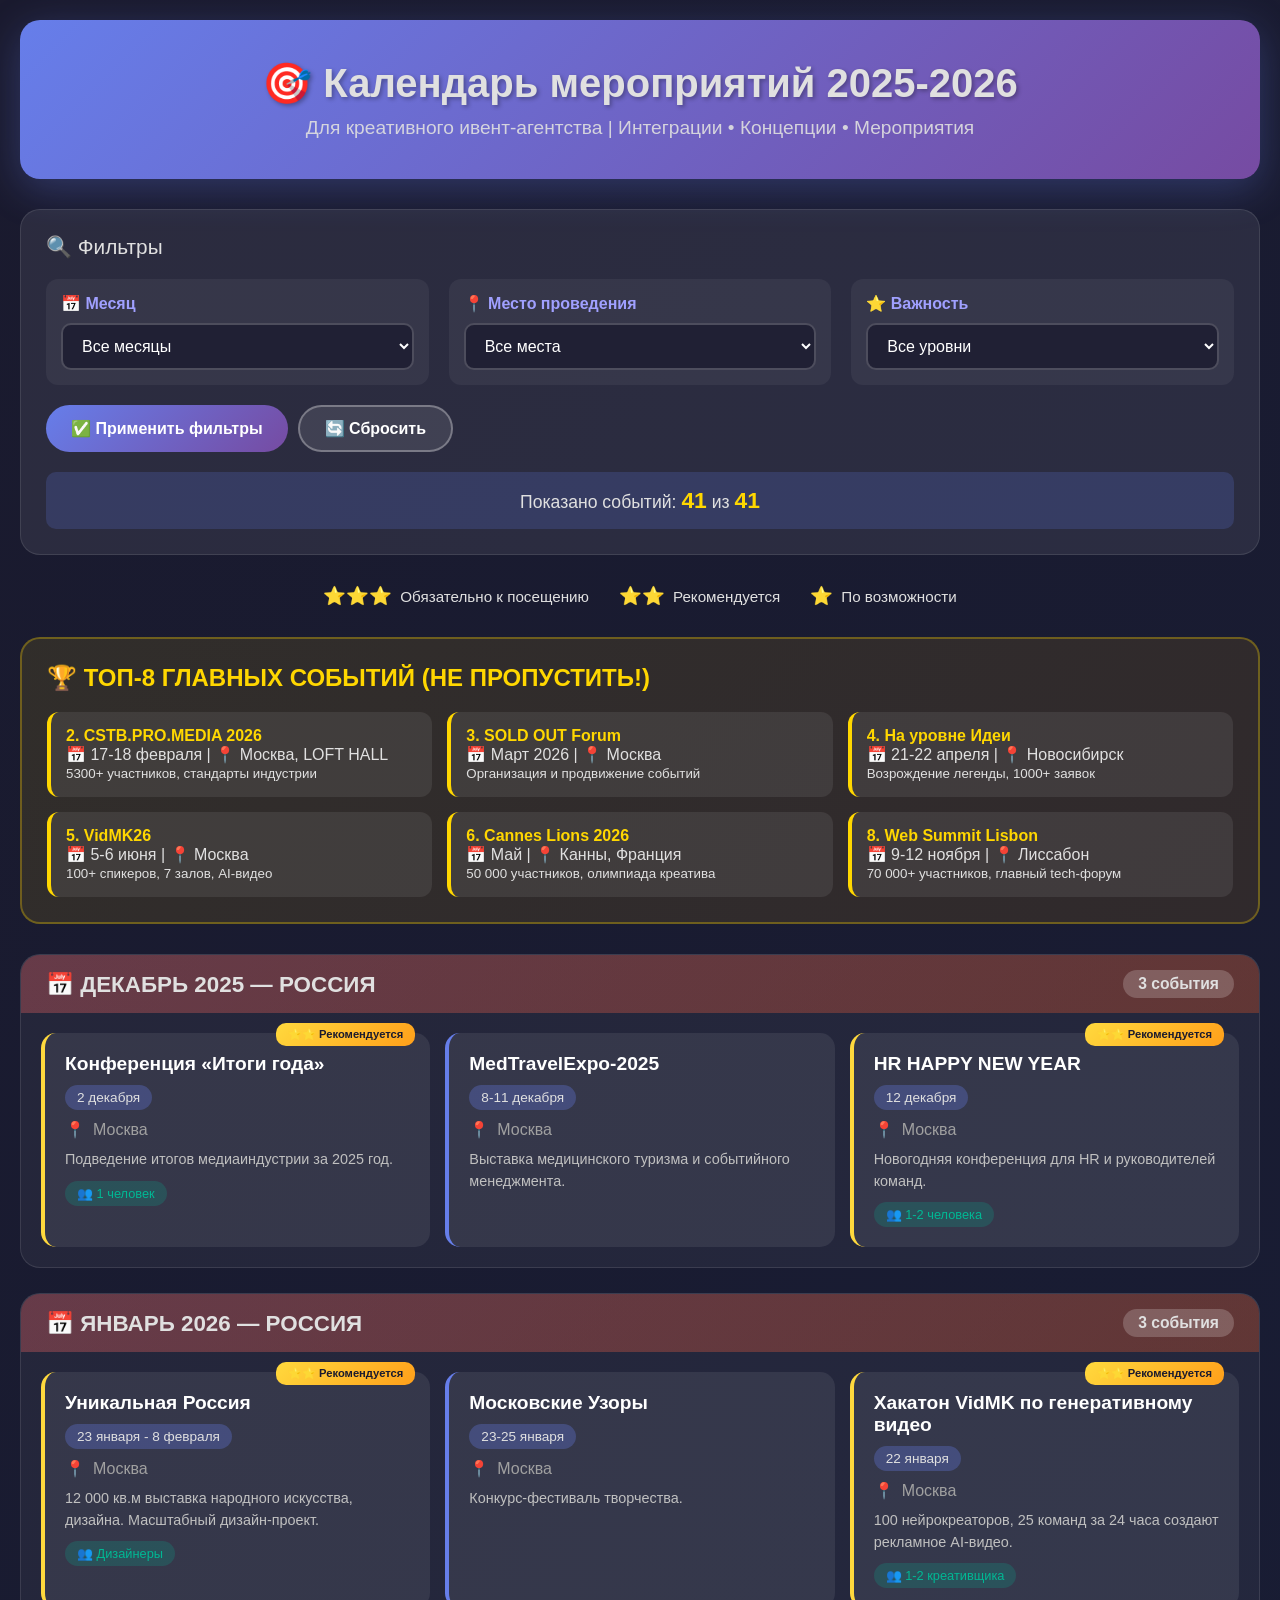
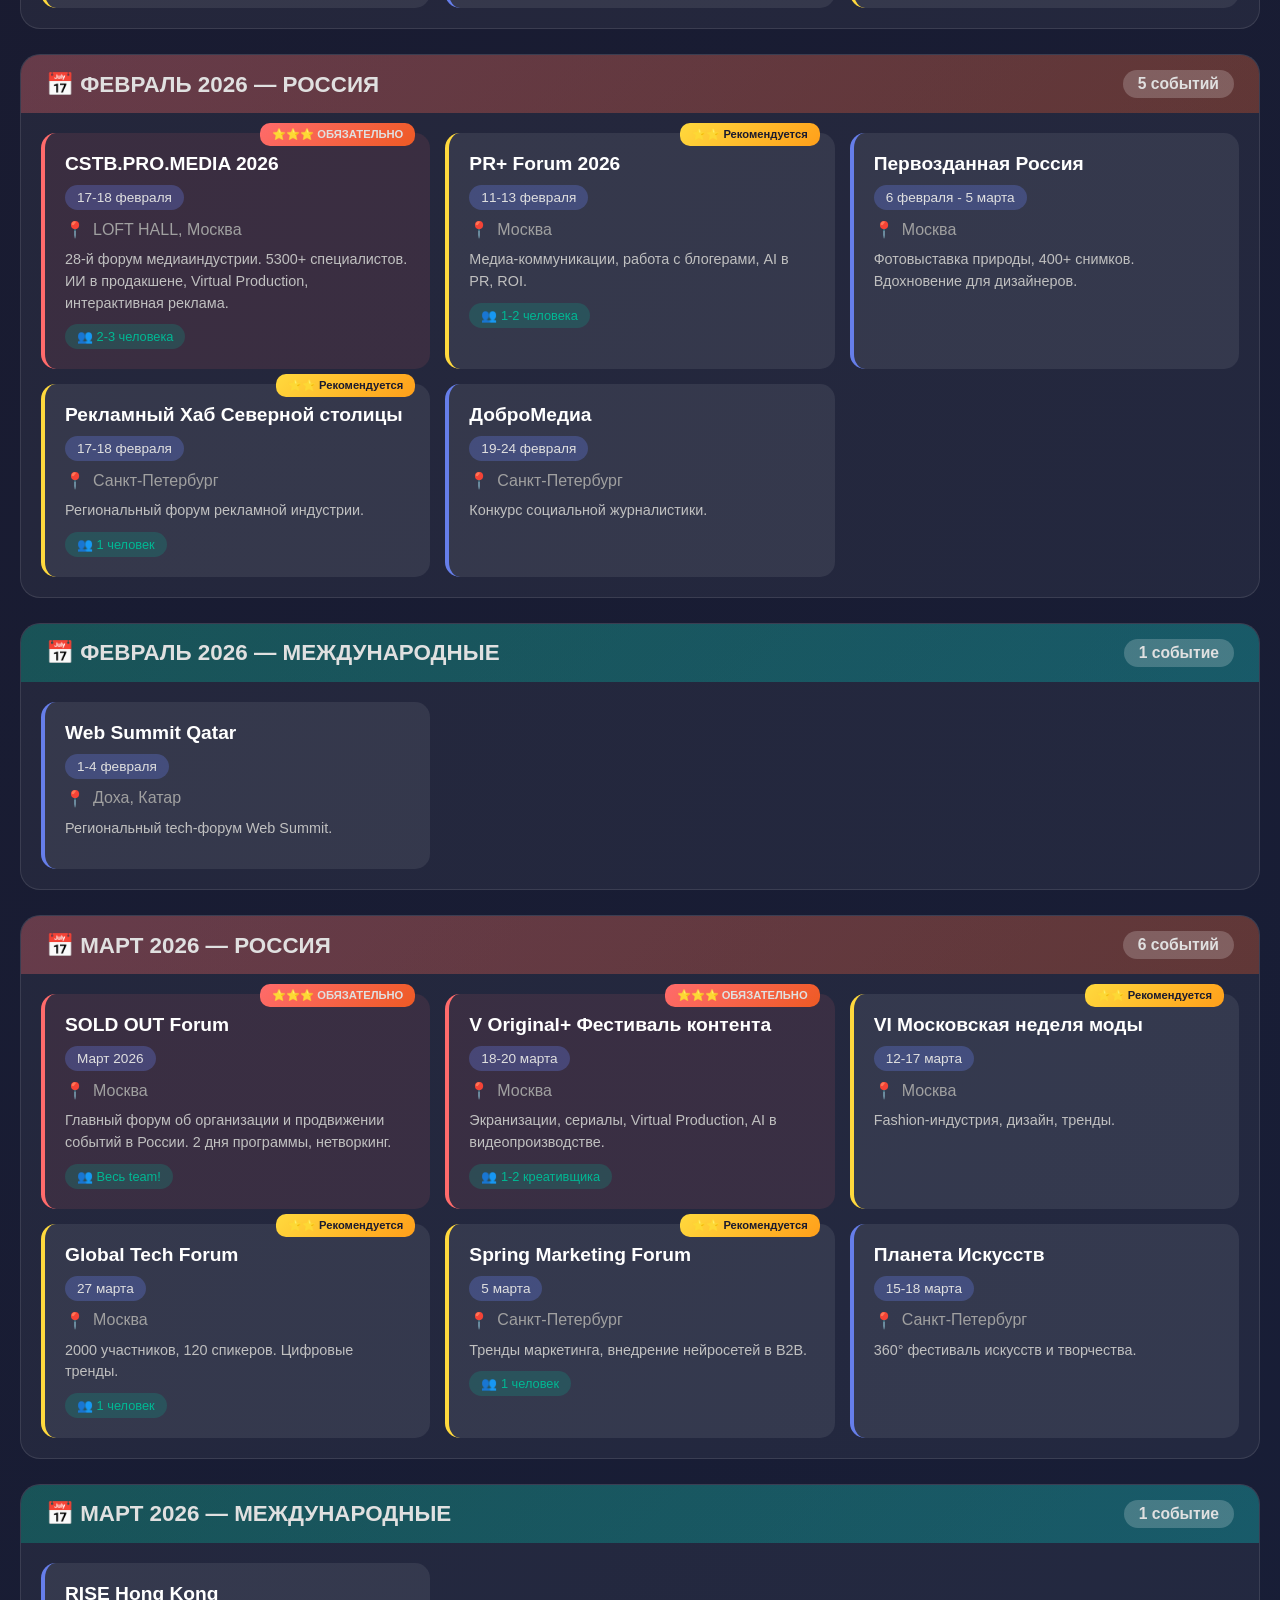
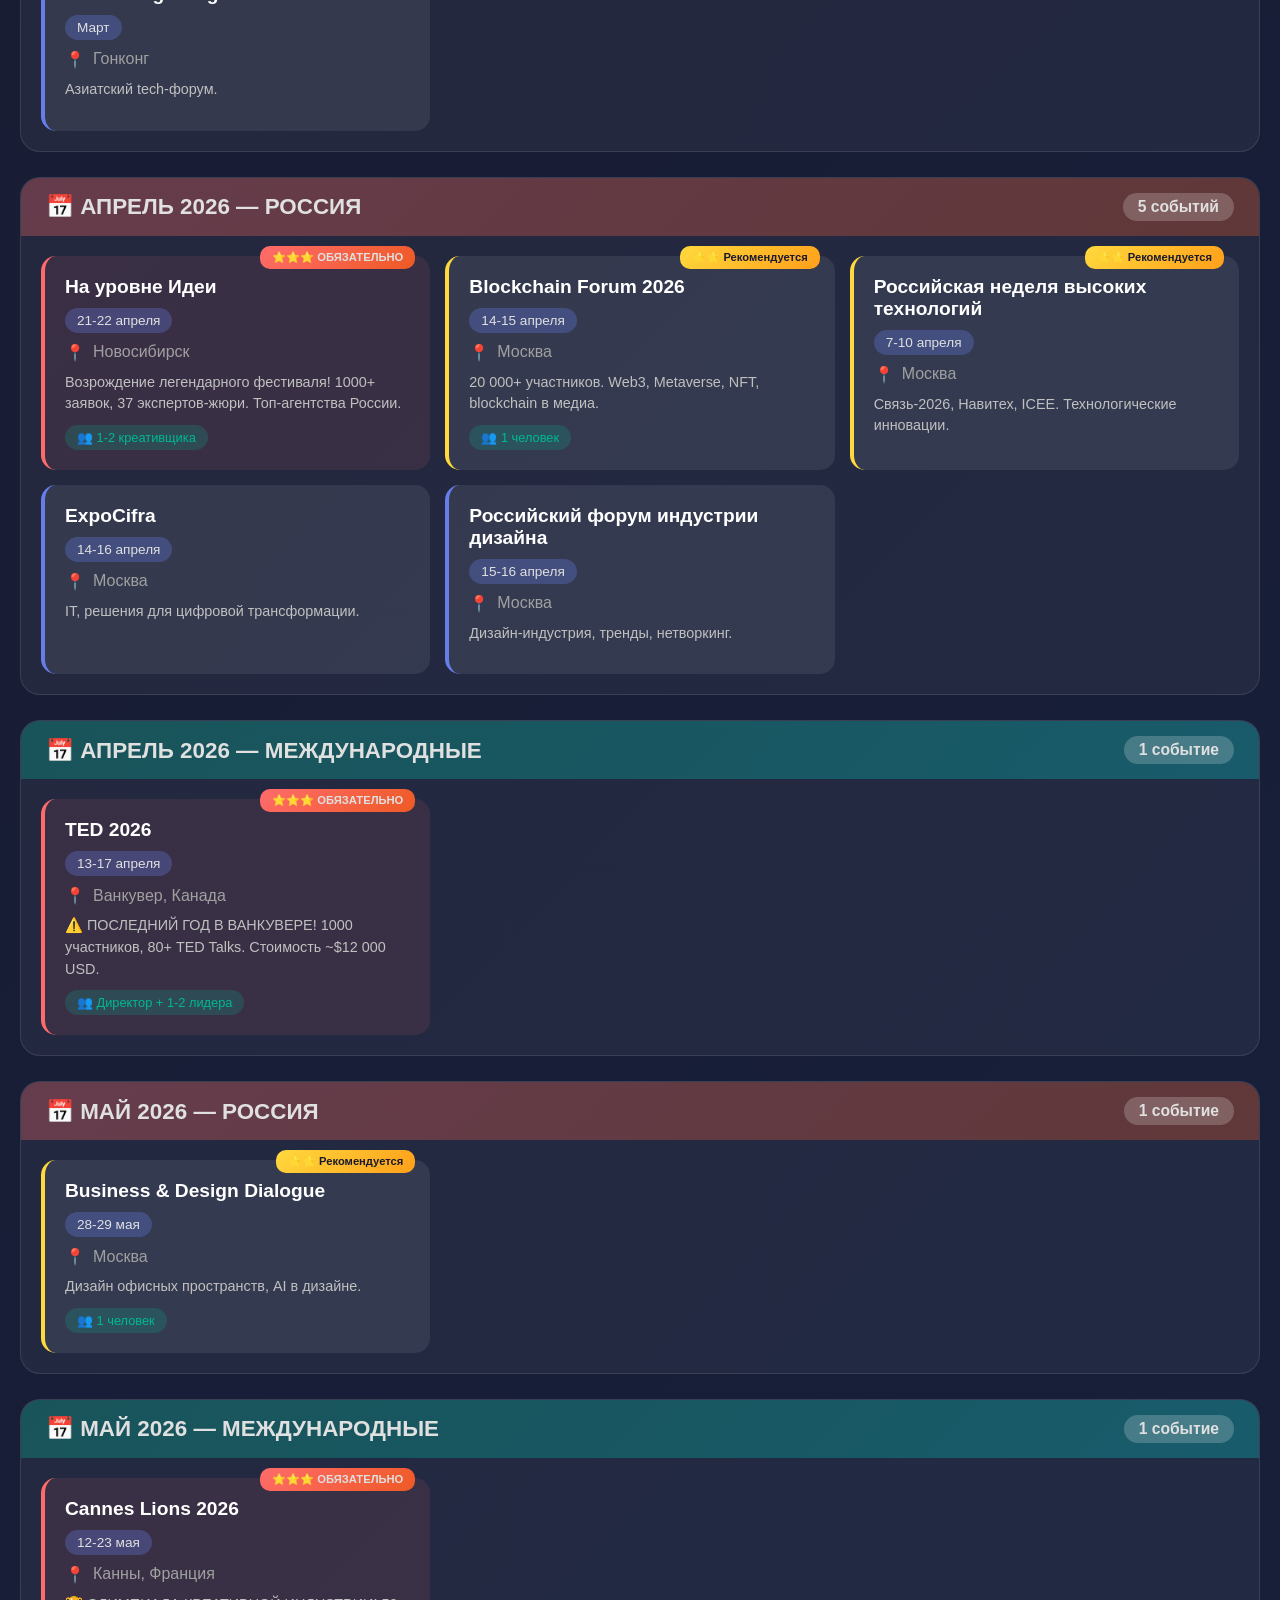
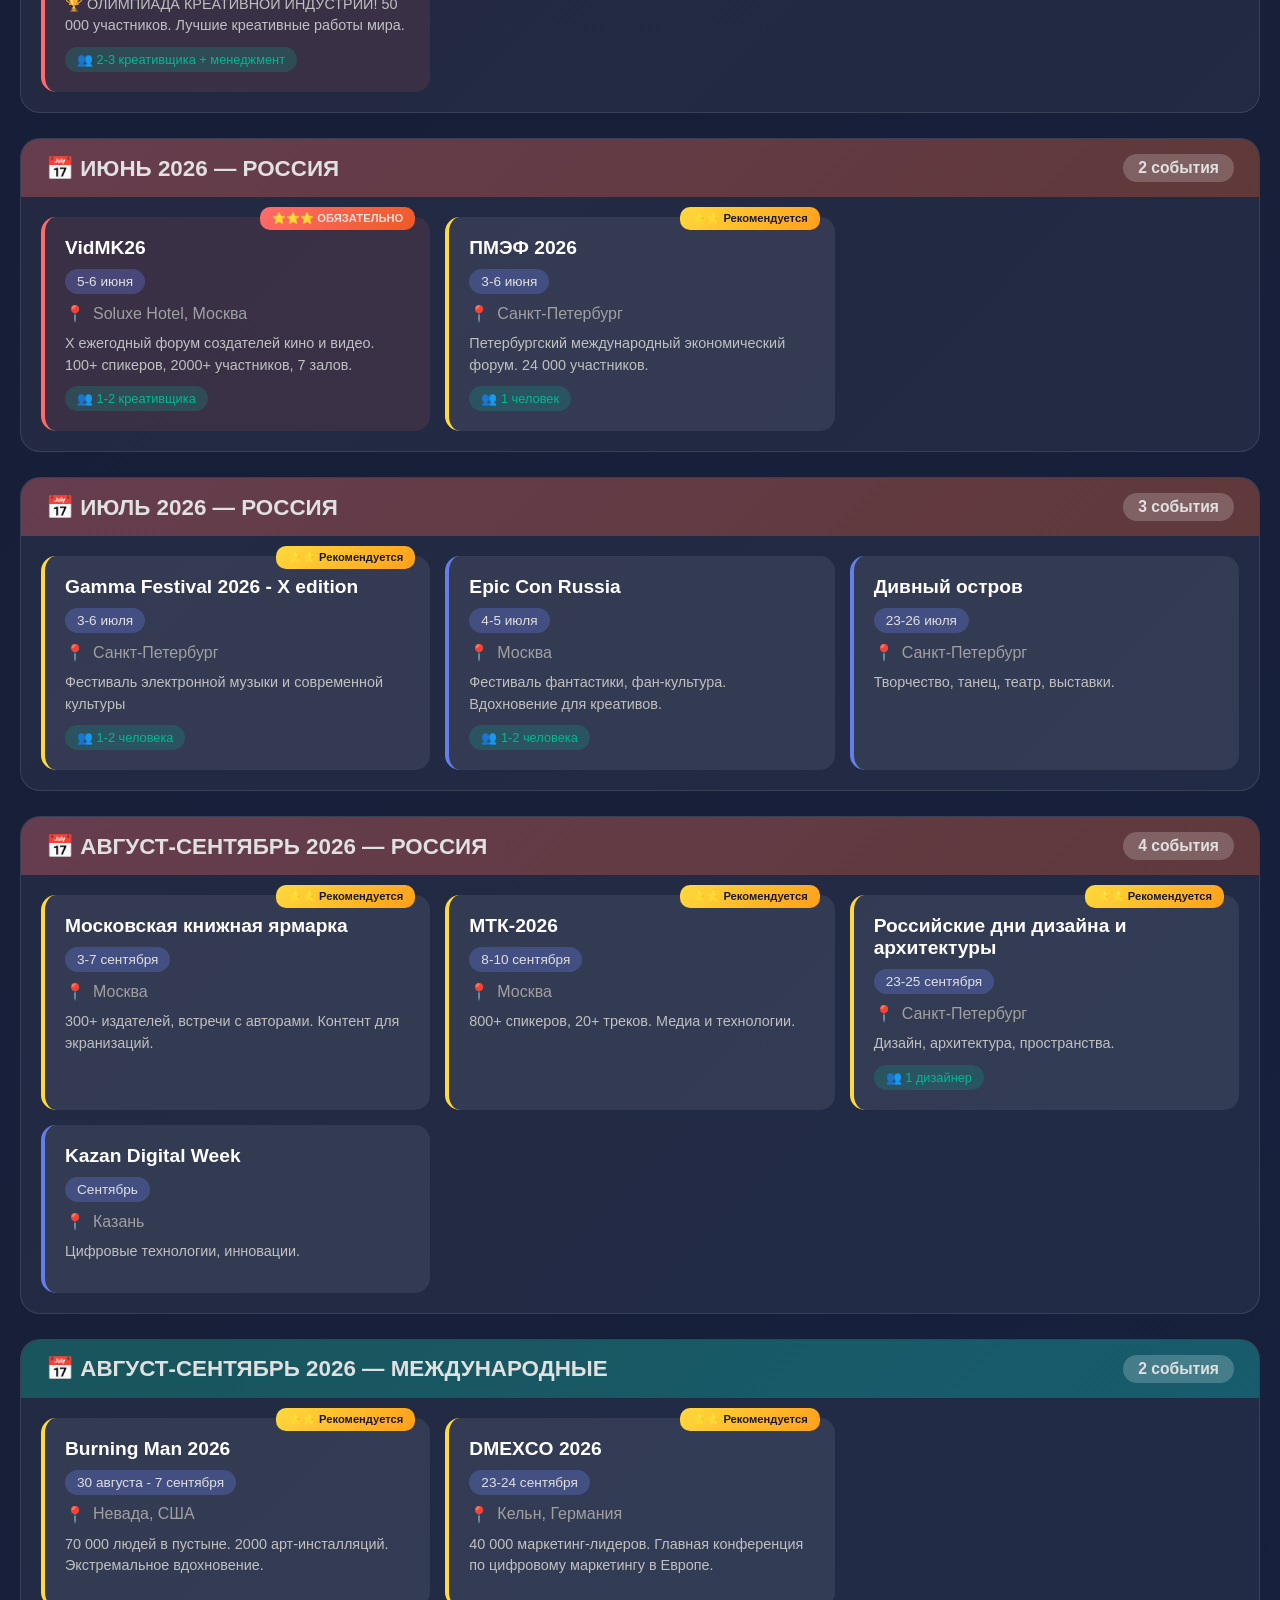
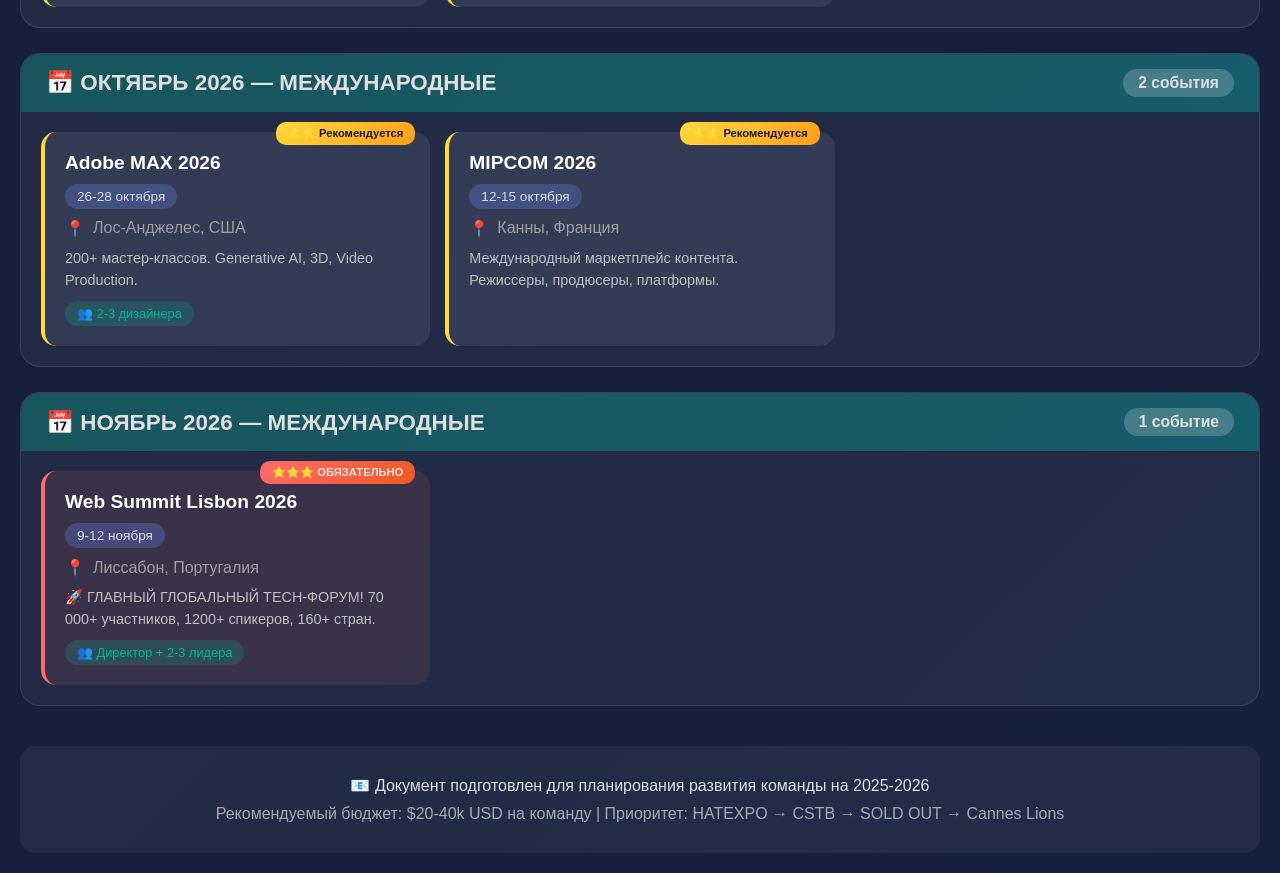
==== commit 57de860e: "added HR HAPPY NEW YEAR" ====
--- a/events_calendar_2025_2026.html
+++ b/events_calendar_2025_2026.html
@@ -602,6 +602,20 @@
                 Выставка медицинского туризма и событийного менеджмента.
               </div>
             </div>
+            <div
+              class="event-card priority-medium"
+              data-month="dec-2025"
+              data-city="moscow"
+              data-priority="medium"
+            >
+              <div class="event-name">HR HAPPY NEW YEAR</div>
+              <div class="event-date">12 декабря</div>
+              <div class="event-location">Москва</div>
+              <div class="event-description">
+                Новогодняя конференция для HR и руководителей команд.
+              </div>
+              <div class="event-team">👥 1-2 человека</div>
+            </div>
           </div>
         </div>
 
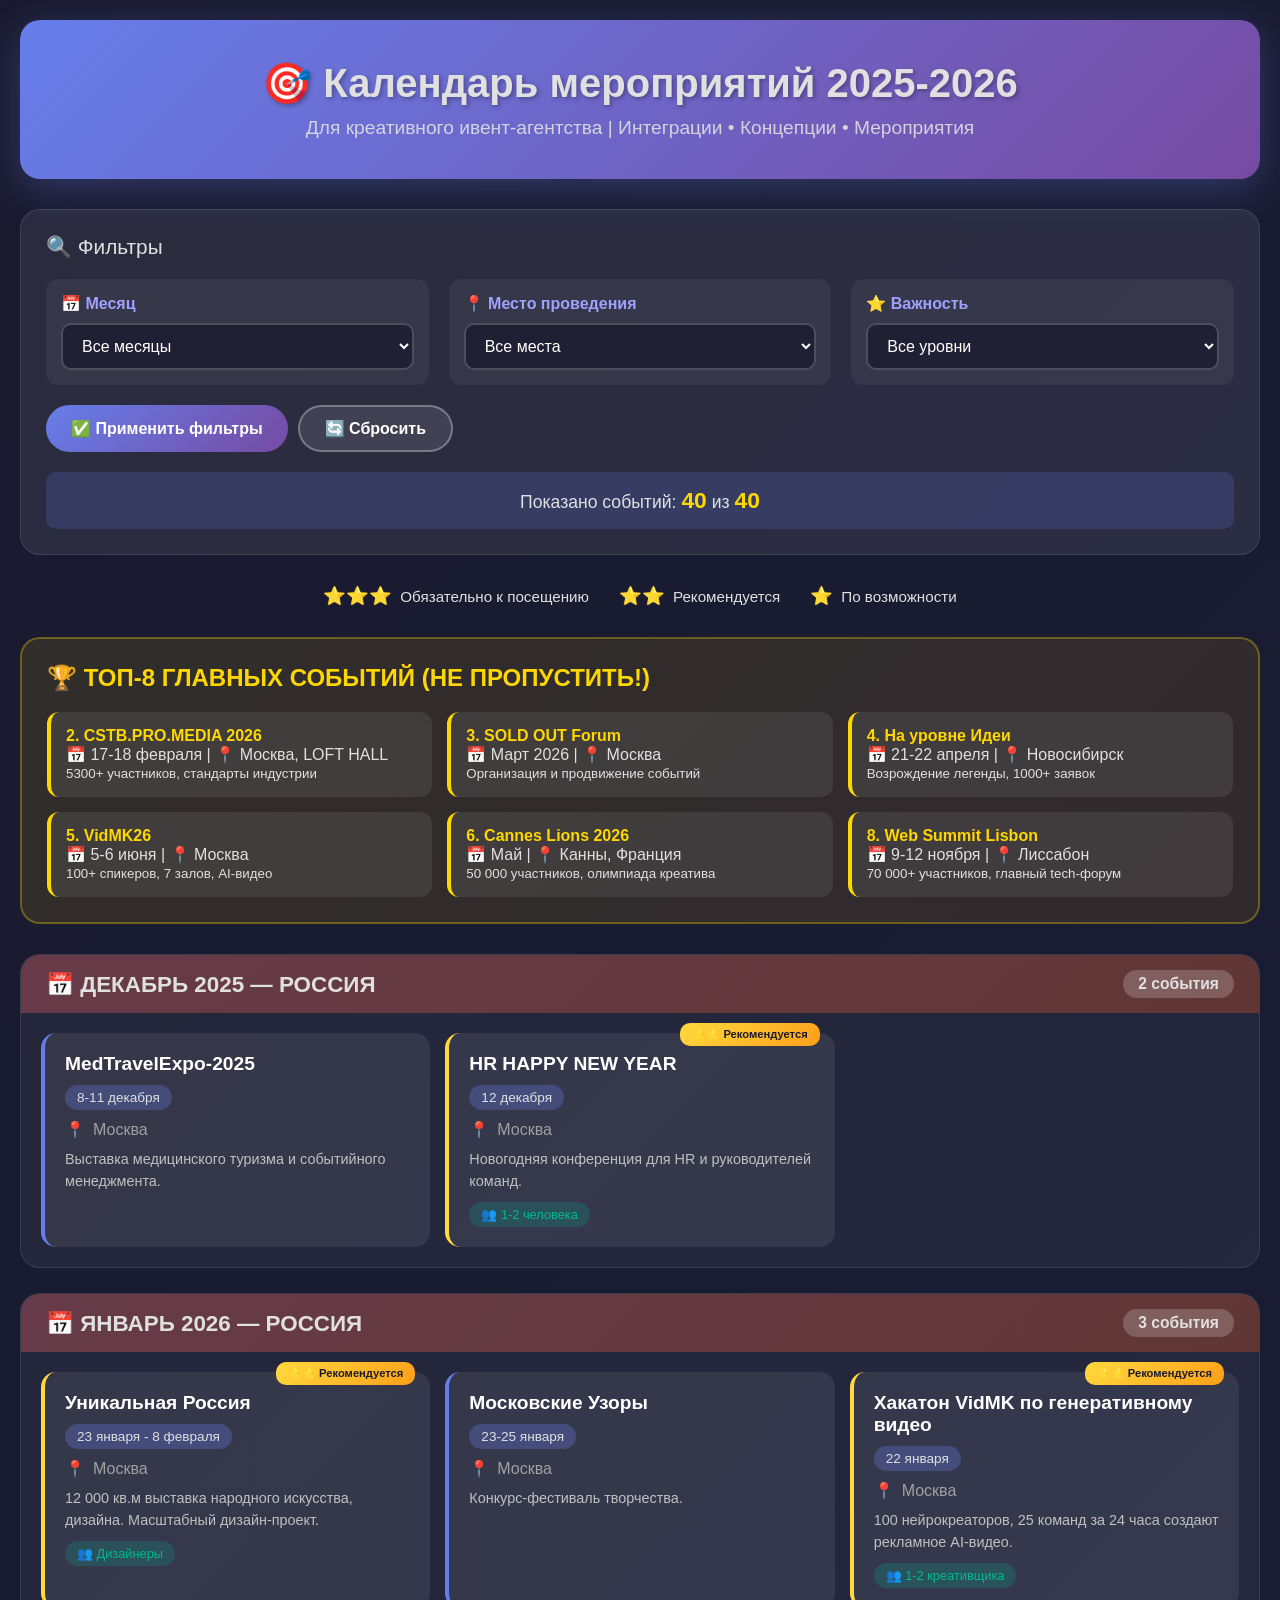
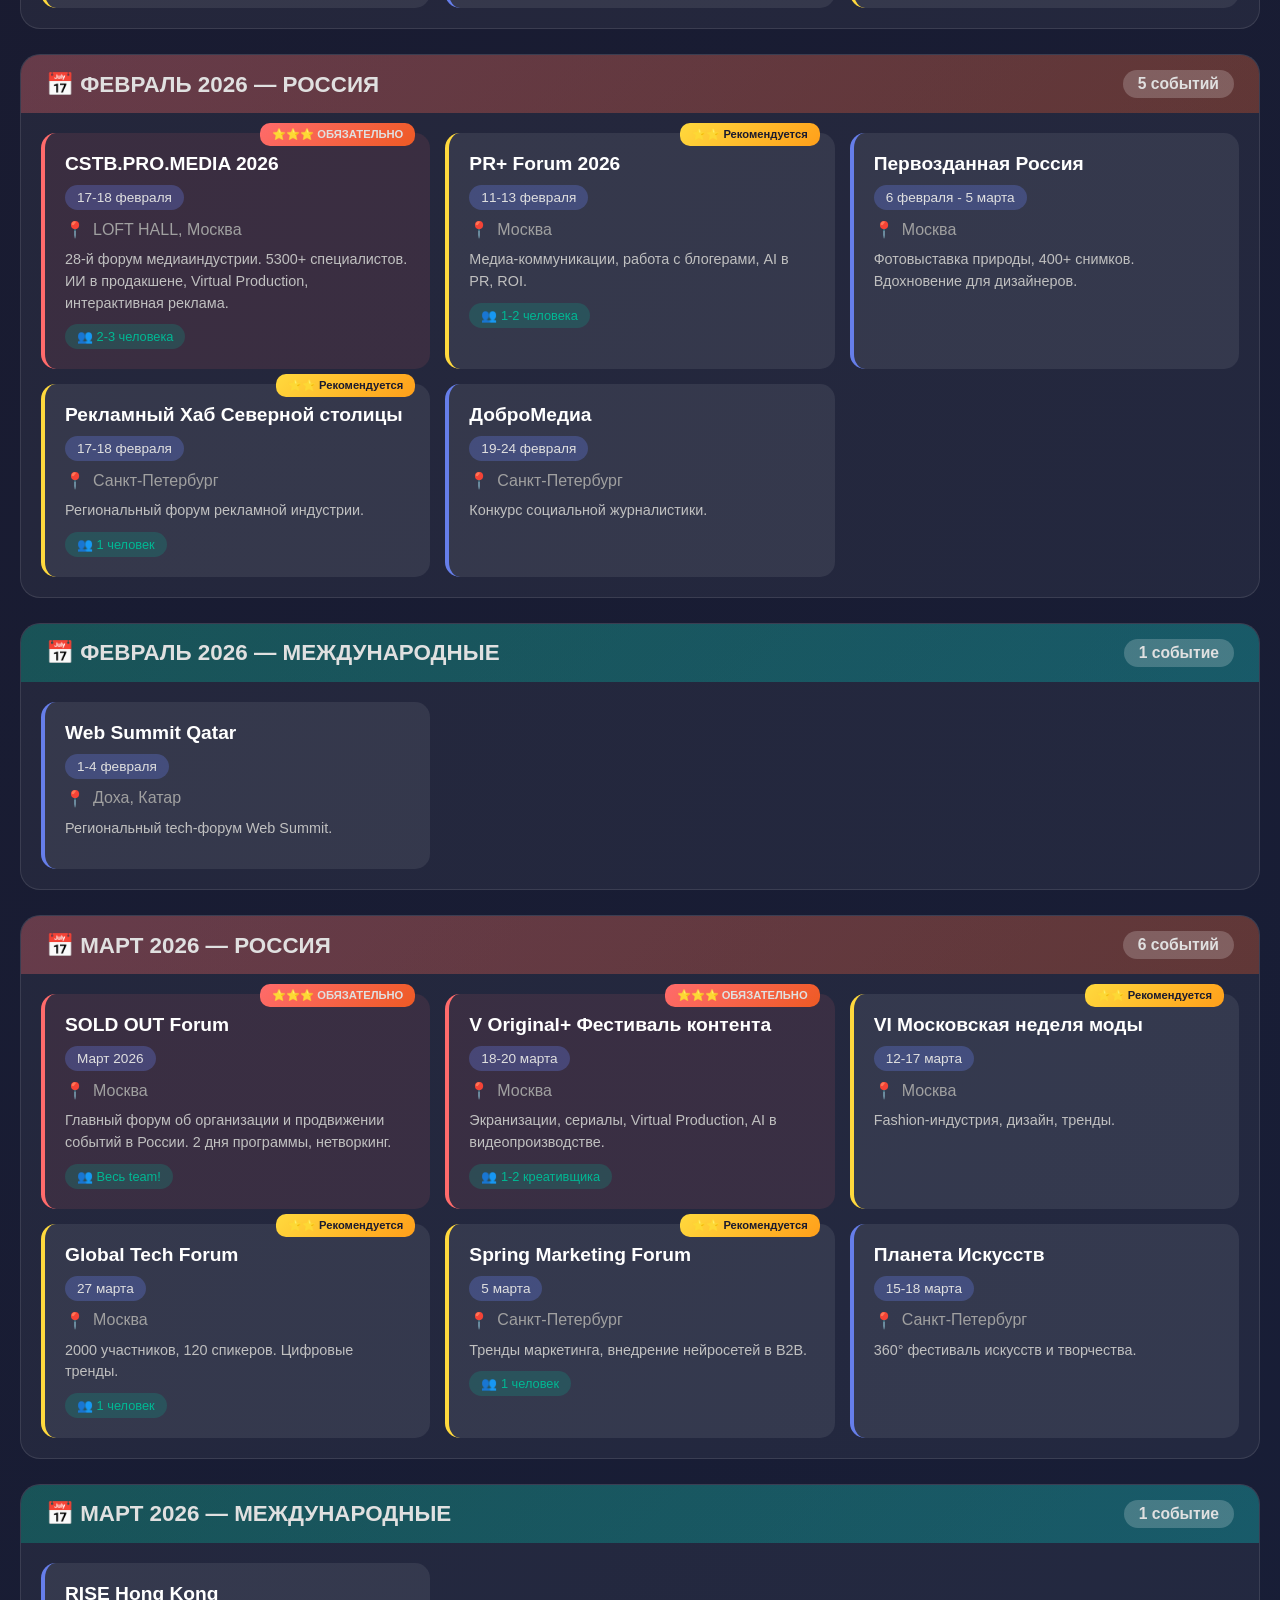
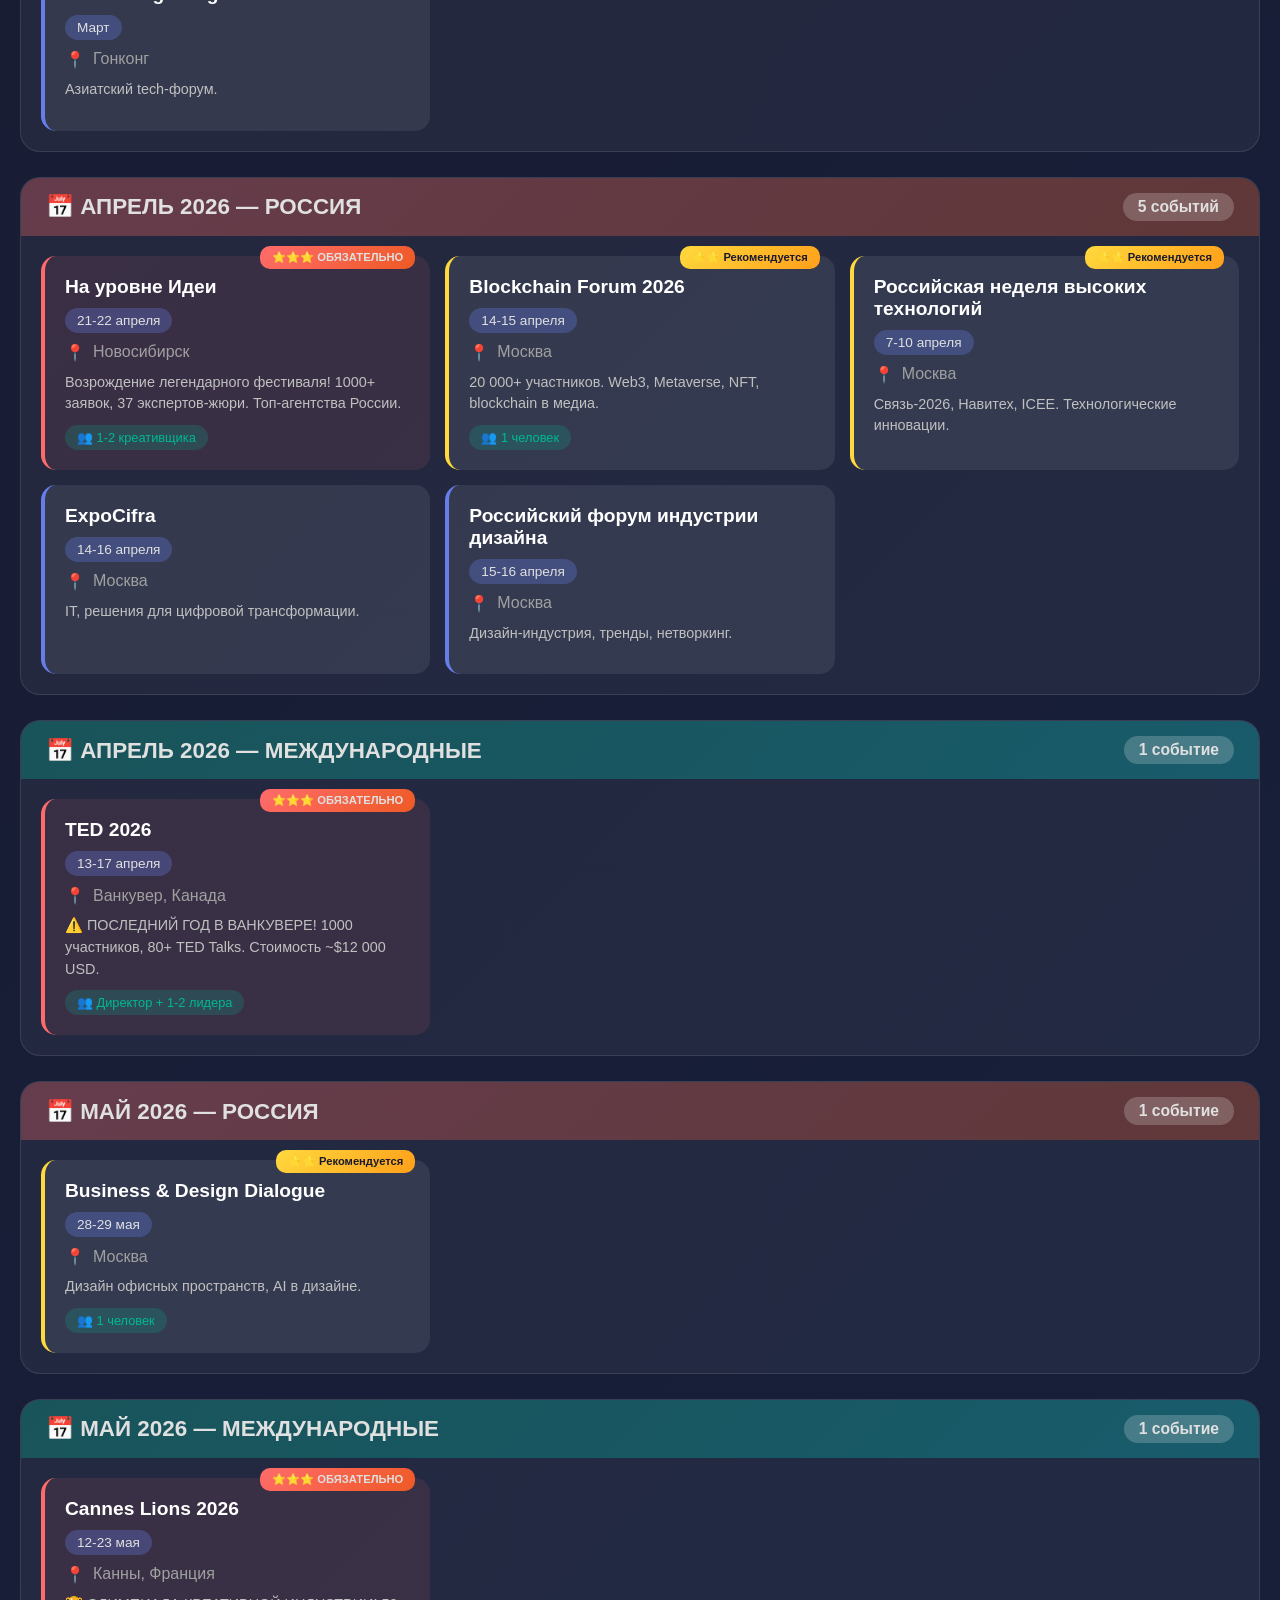
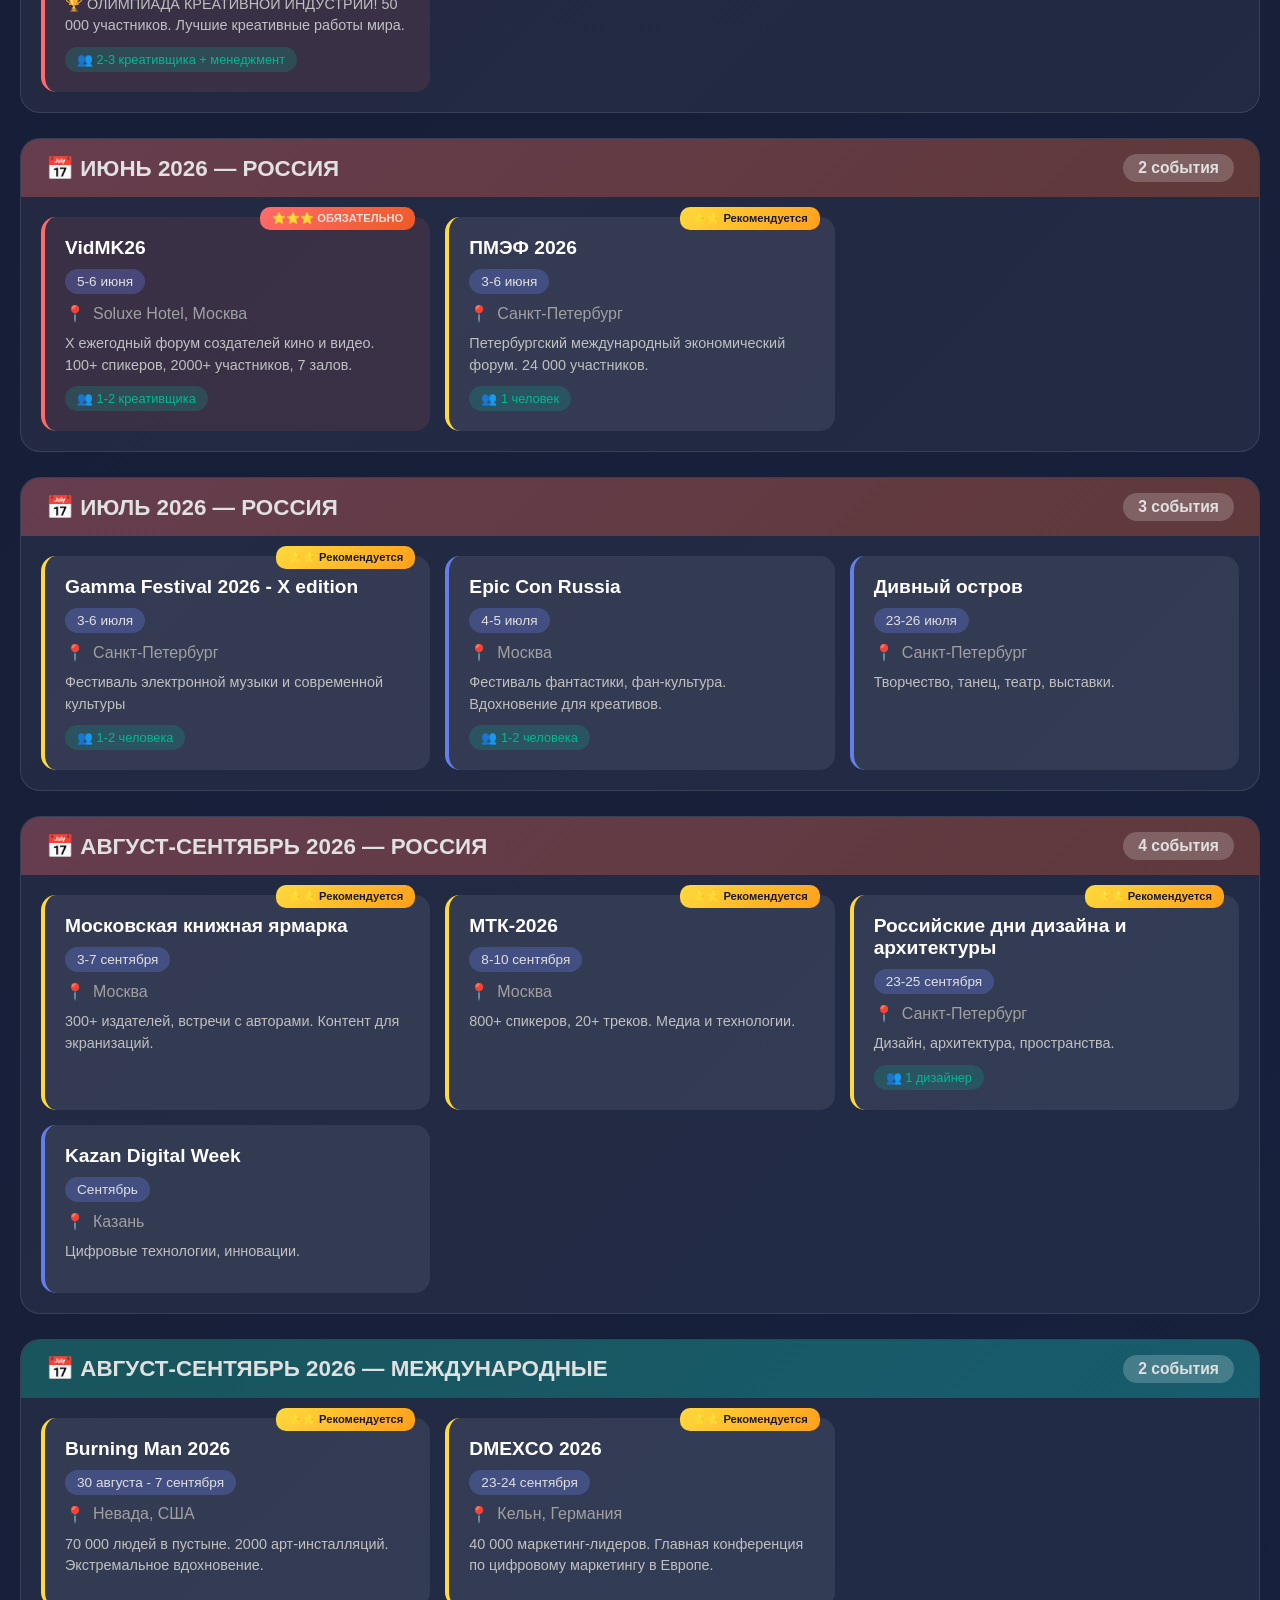
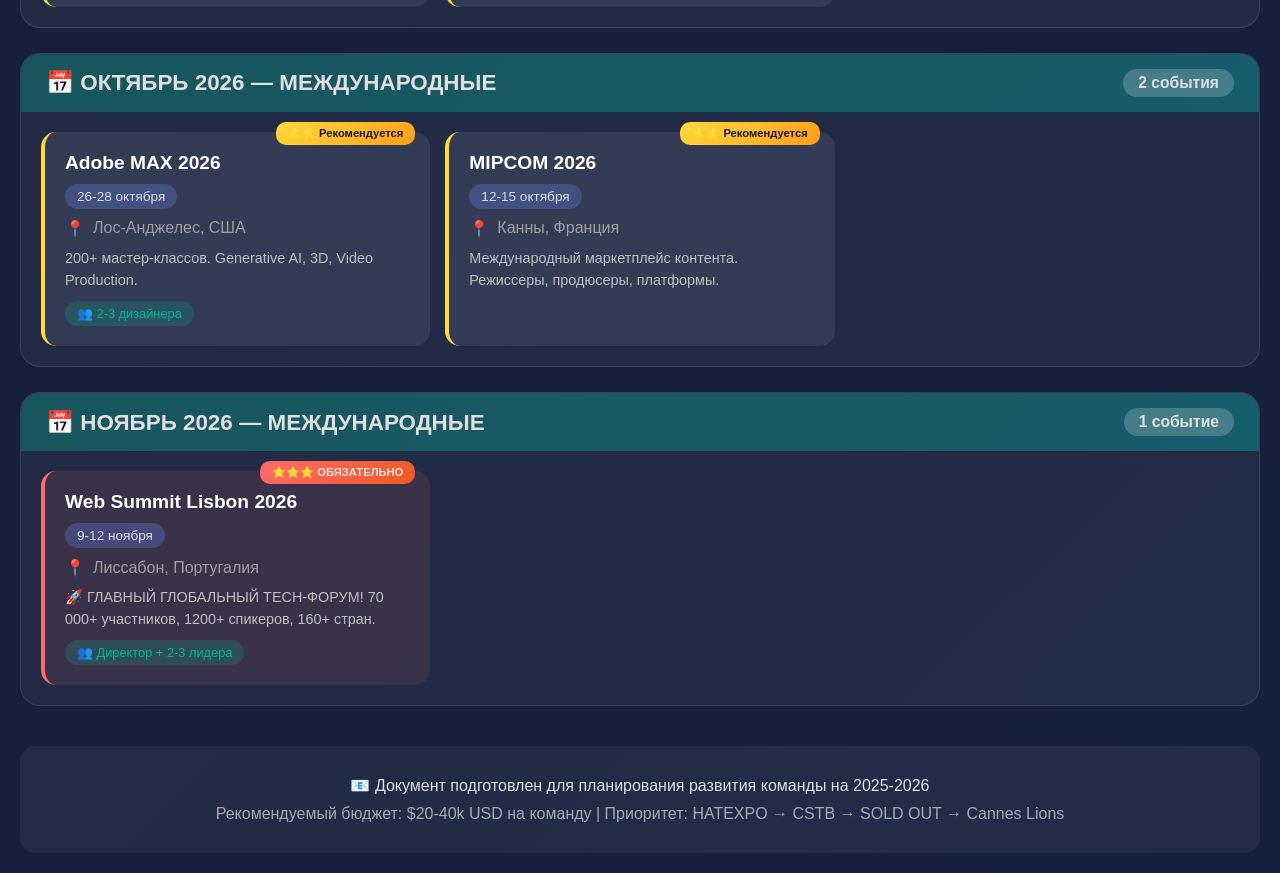
==== commit 988e9fd7: "deleted event from the past" ====
--- a/events_calendar_2025_2026.html
+++ b/events_calendar_2025_2026.html
@@ -575,21 +575,6 @@
           </div>
           <div class="events-grid">
             <div
-              class="event-card priority-medium"
-              data-month="dec-2025"
-              data-city="moscow"
-              data-priority="medium"
-            >
-              <div class="event-name">Конференция «Итоги года»</div>
-              <div class="event-date">2 декабря</div>
-              <div class="event-location">Москва</div>
-              <div class="event-description">
-                Подведение итогов медиаиндустрии за 2025 год.
-              </div>
-              <div class="event-team">👥 1 человек</div>
-            </div>
-
-            <div
               class="event-card"
               data-month="dec-2025"
               data-city="moscow"
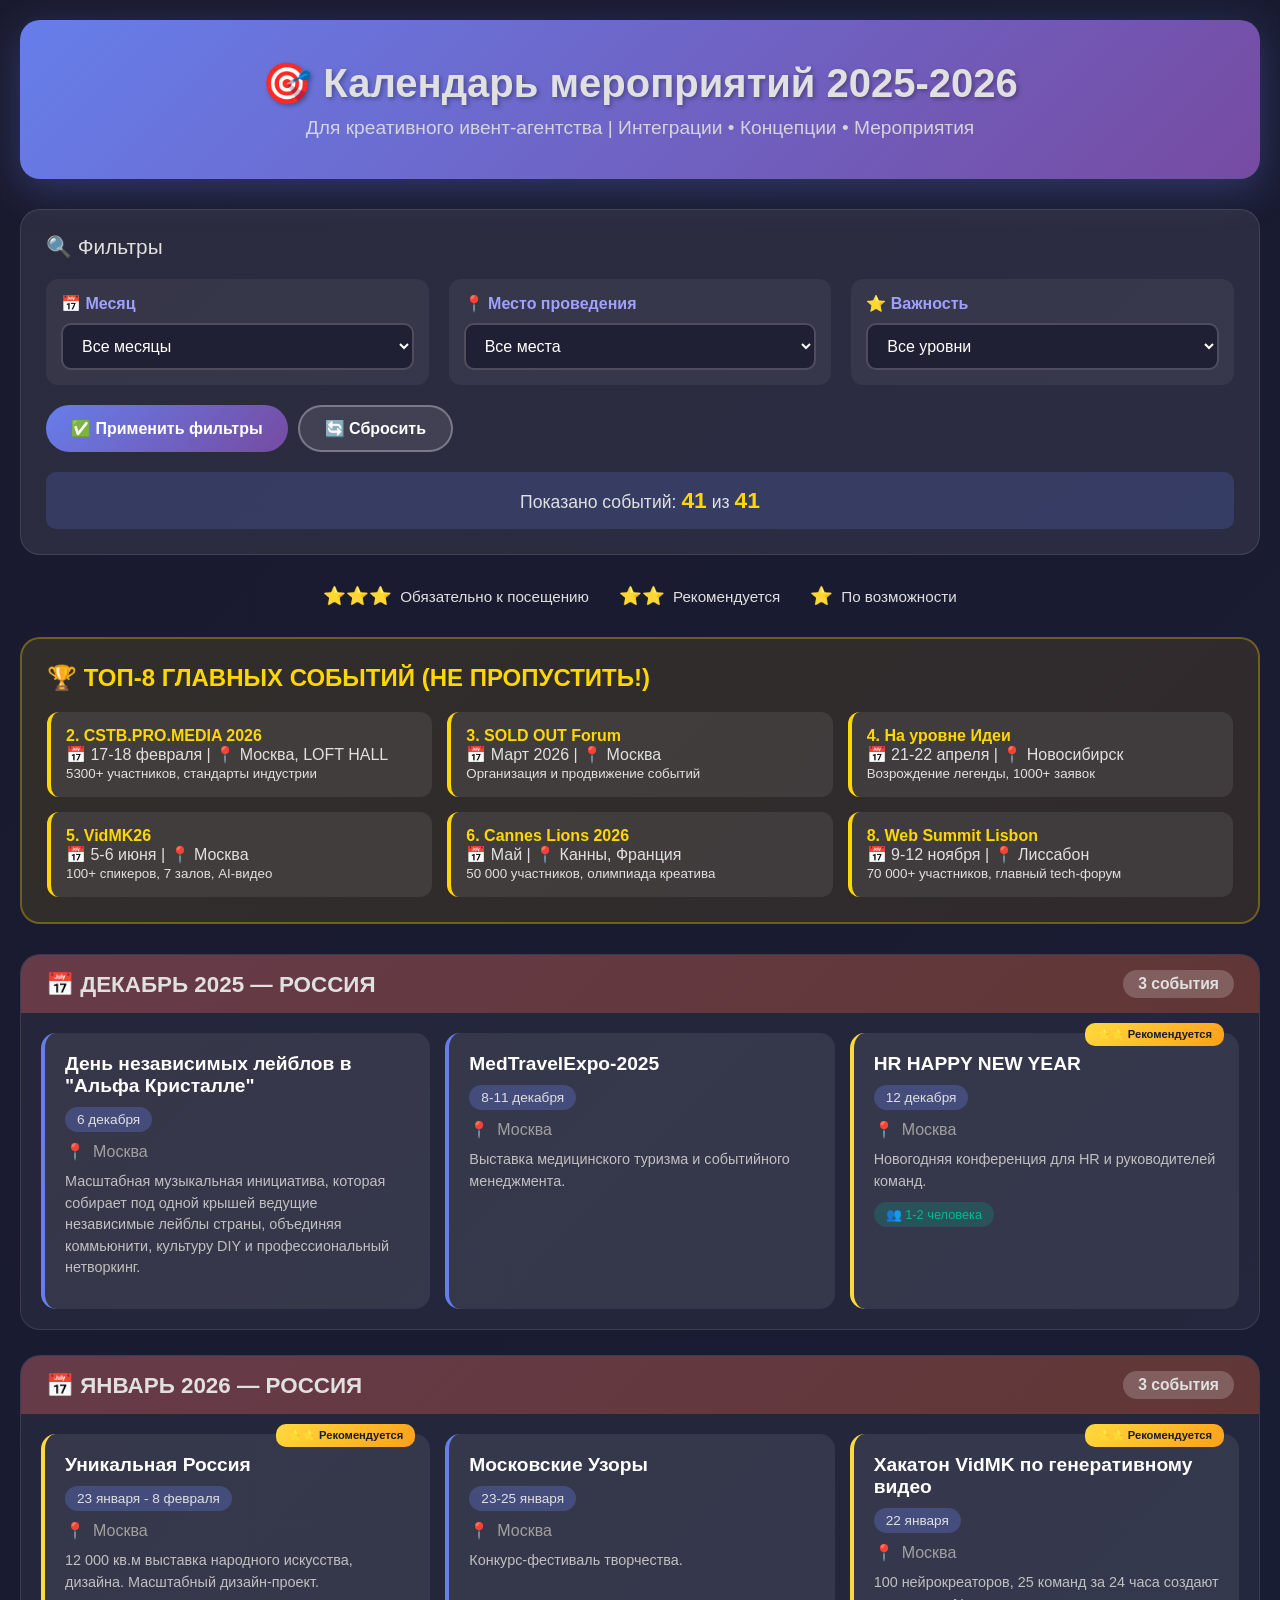
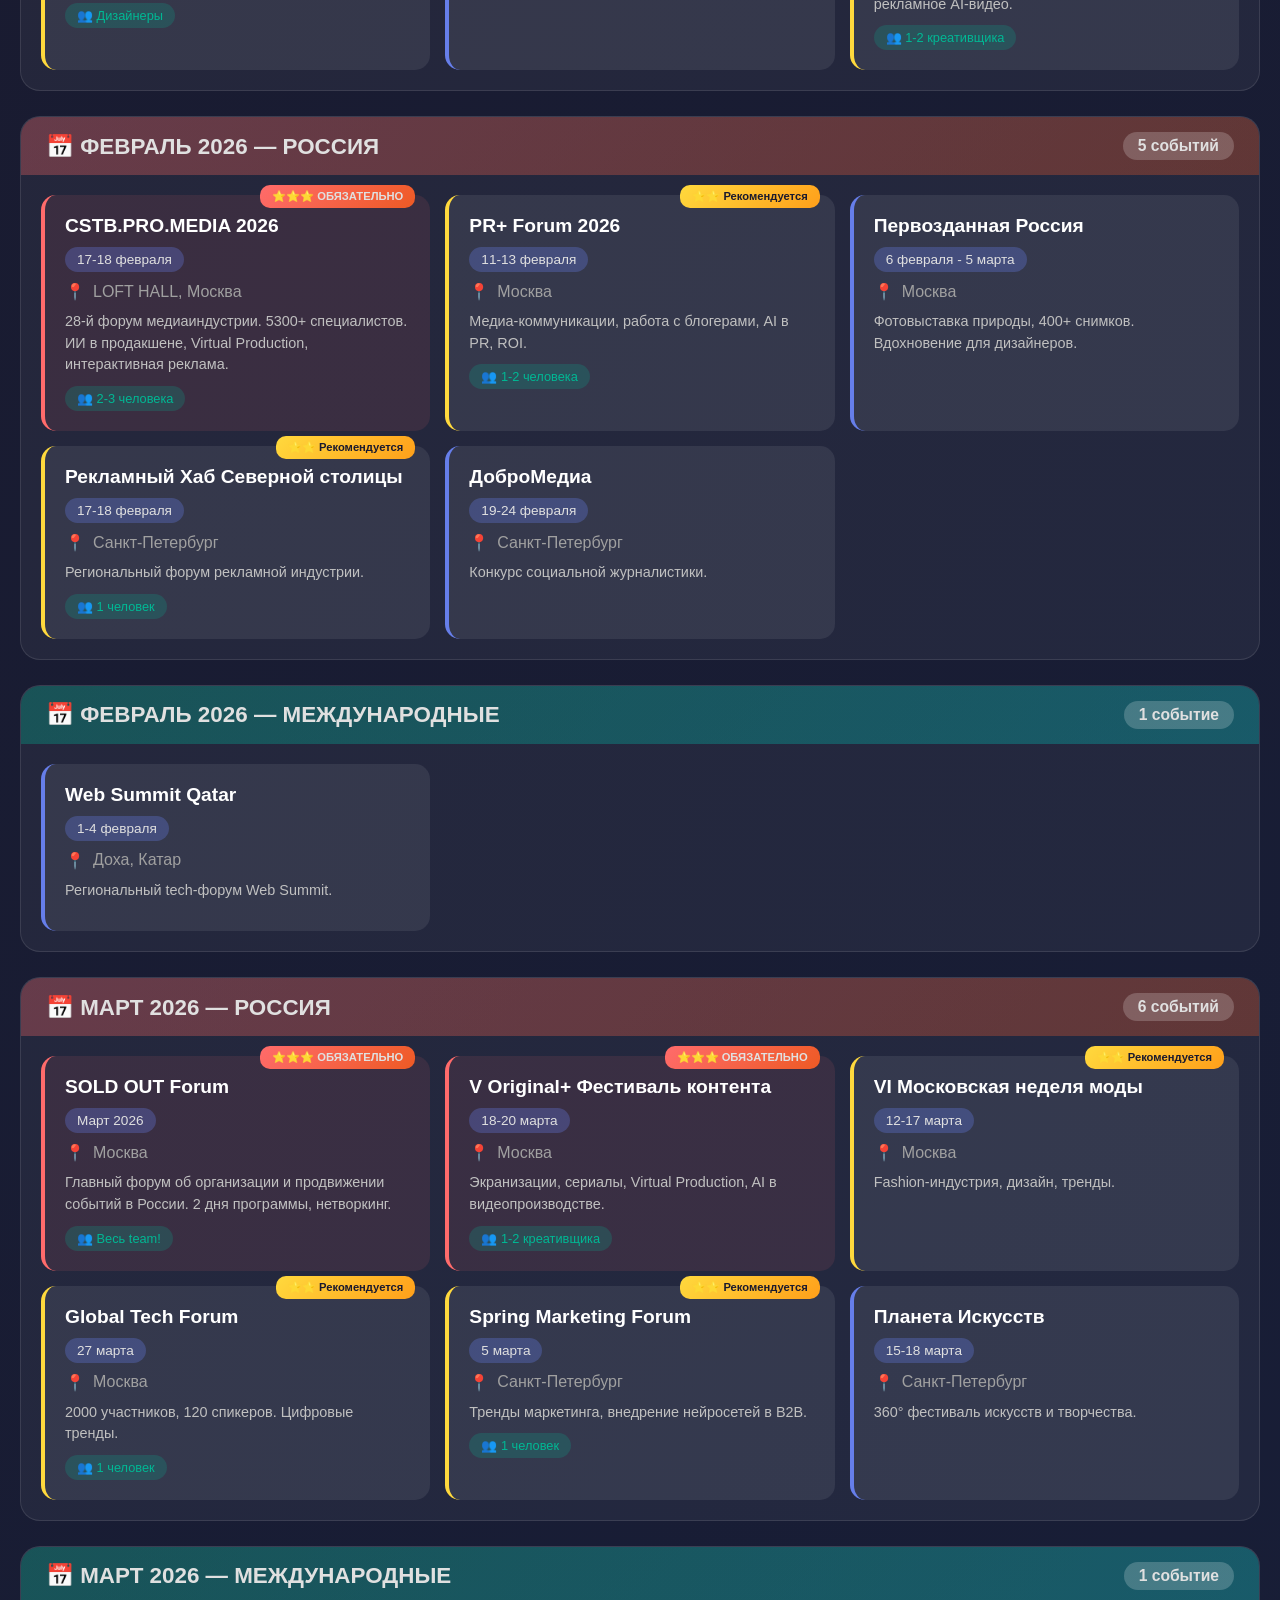
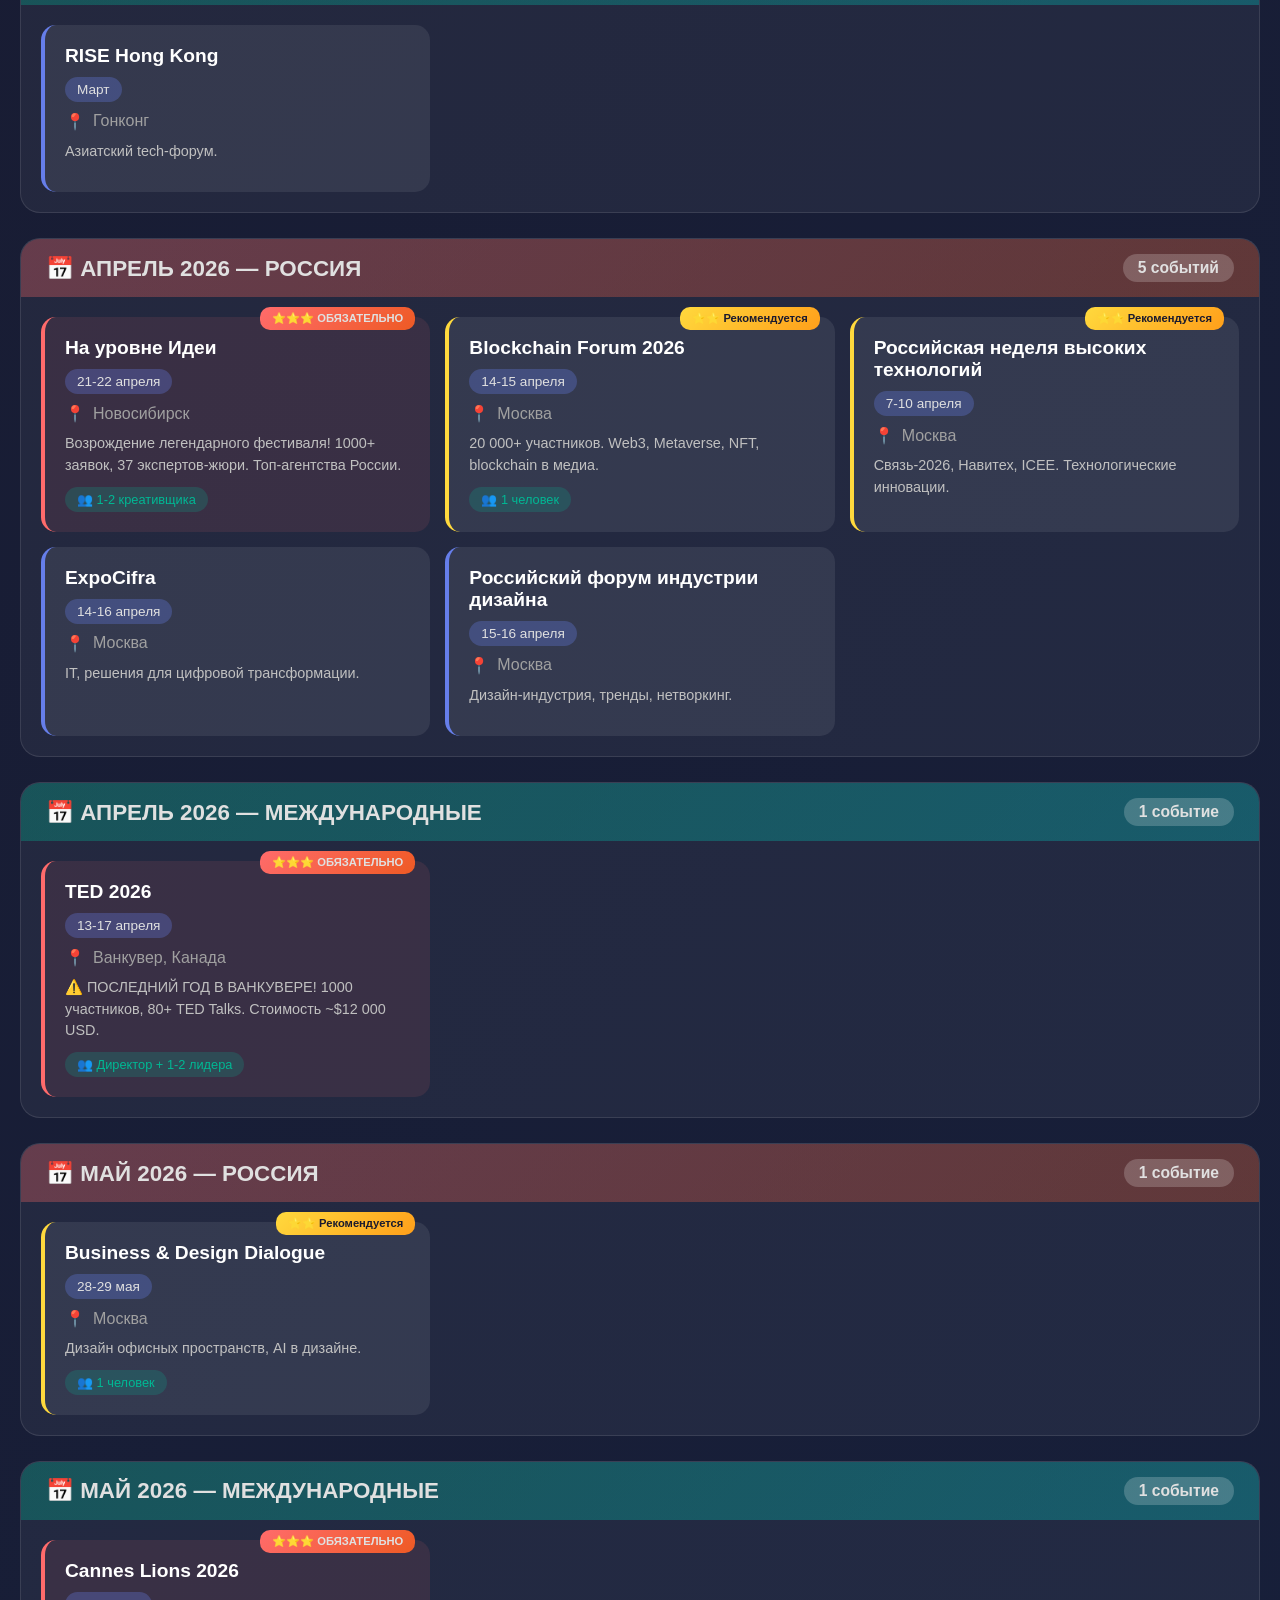
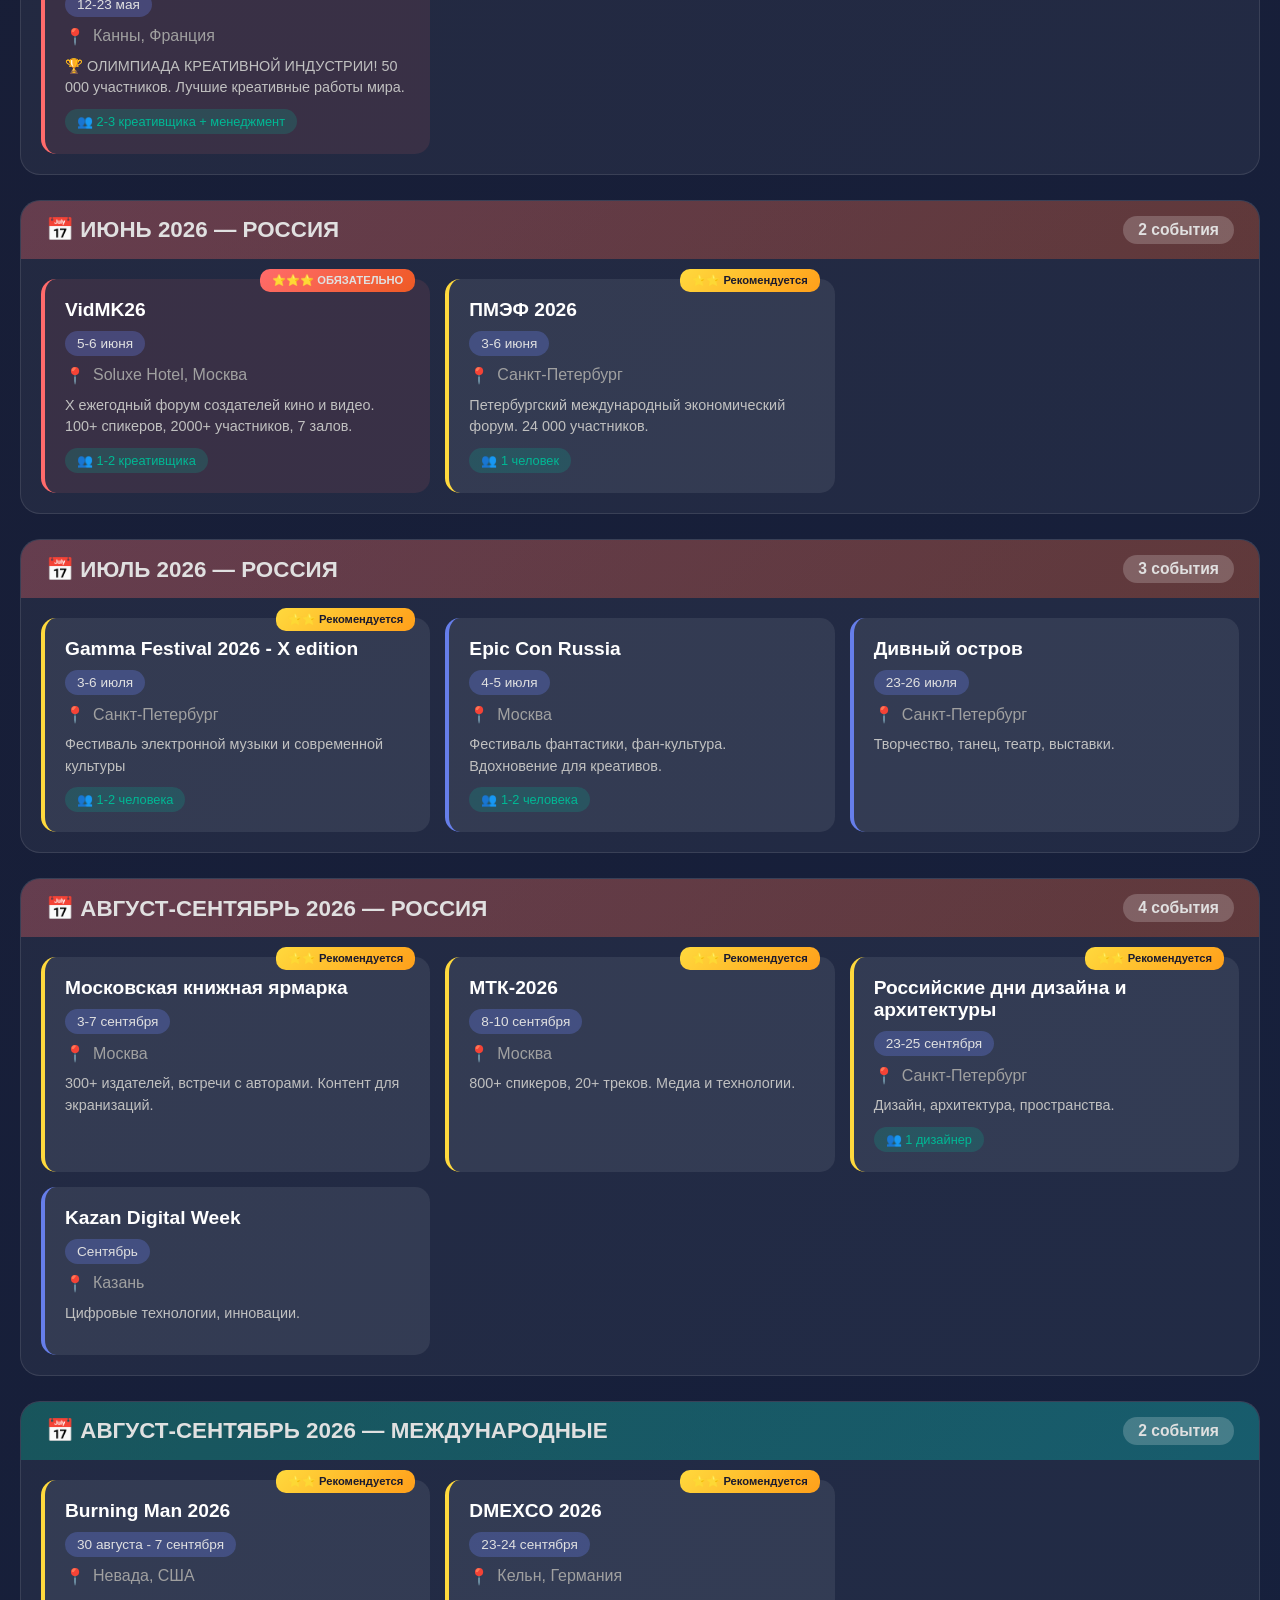
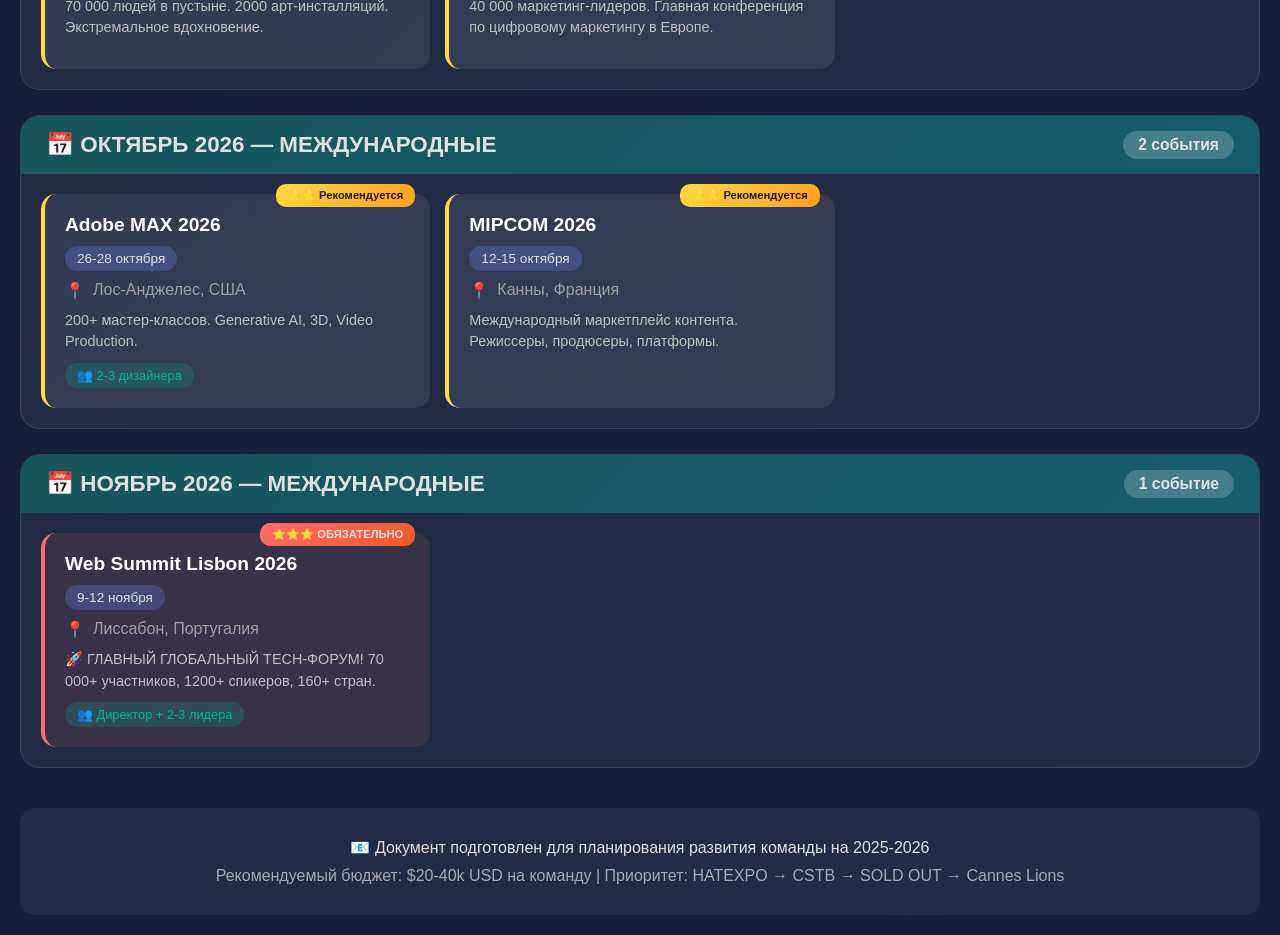
==== commit bfc084f7: "added an event" ====
--- a/events_calendar_2025_2026.html
+++ b/events_calendar_2025_2026.html
@@ -580,6 +580,23 @@
               data-city="moscow"
               data-priority="low"
             >
+              <div class="event-name">
+                День независимых лейблов в "Альфа Кристалле"
+              </div>
+              <div class="event-date">6 декабря</div>
+              <div class="event-location">Москва</div>
+              <div class="event-description">
+                Масштабная музыкальная инициатива, которая собирает под одной
+                крышей ведущие независимые лейблы страны, объединяя коммьюнити,
+                культуру DIY и профессиональный нетворкинг.
+              </div>
+            </div>
+            <div
+              class="event-card"
+              data-month="dec-2025"
+              data-city="moscow"
+              data-priority="low"
+            >
               <div class="event-name">MedTravelExpo-2025</div>
               <div class="event-date">8-11 декабря</div>
               <div class="event-location">Москва</div>
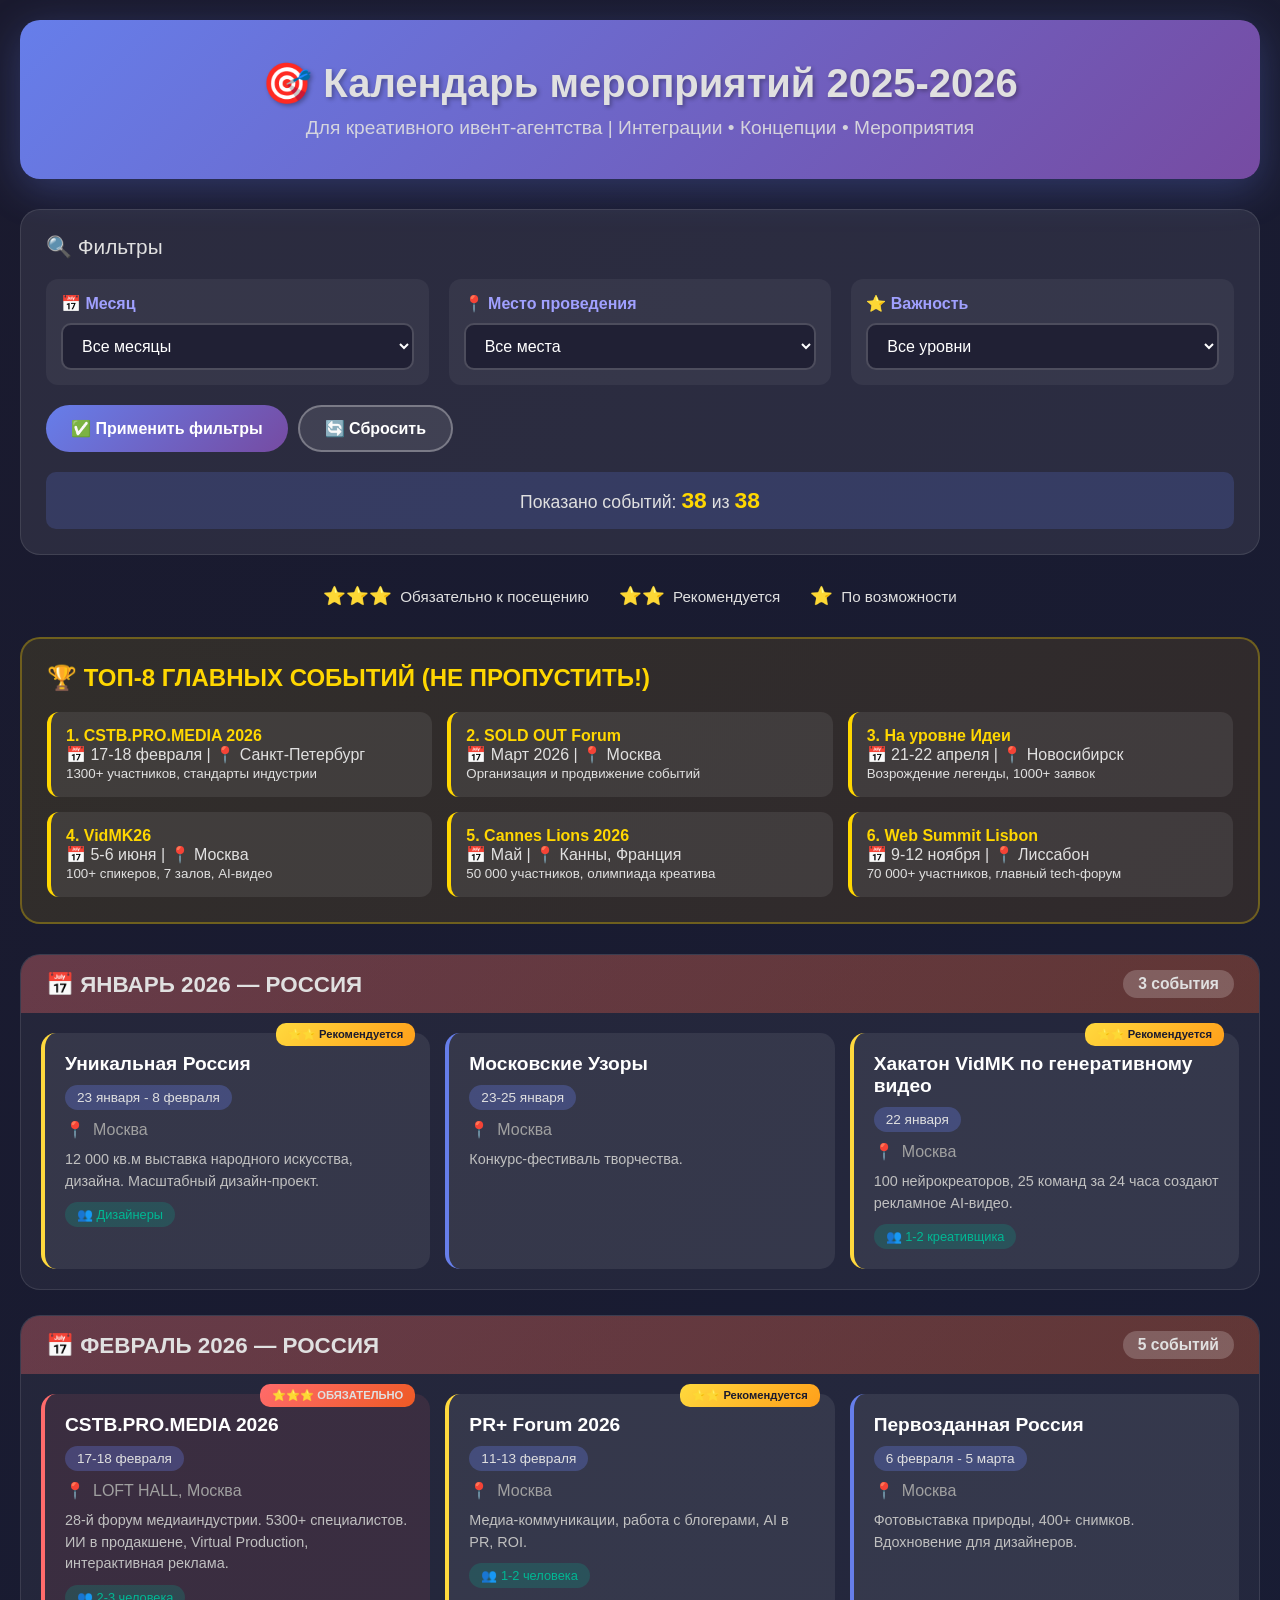
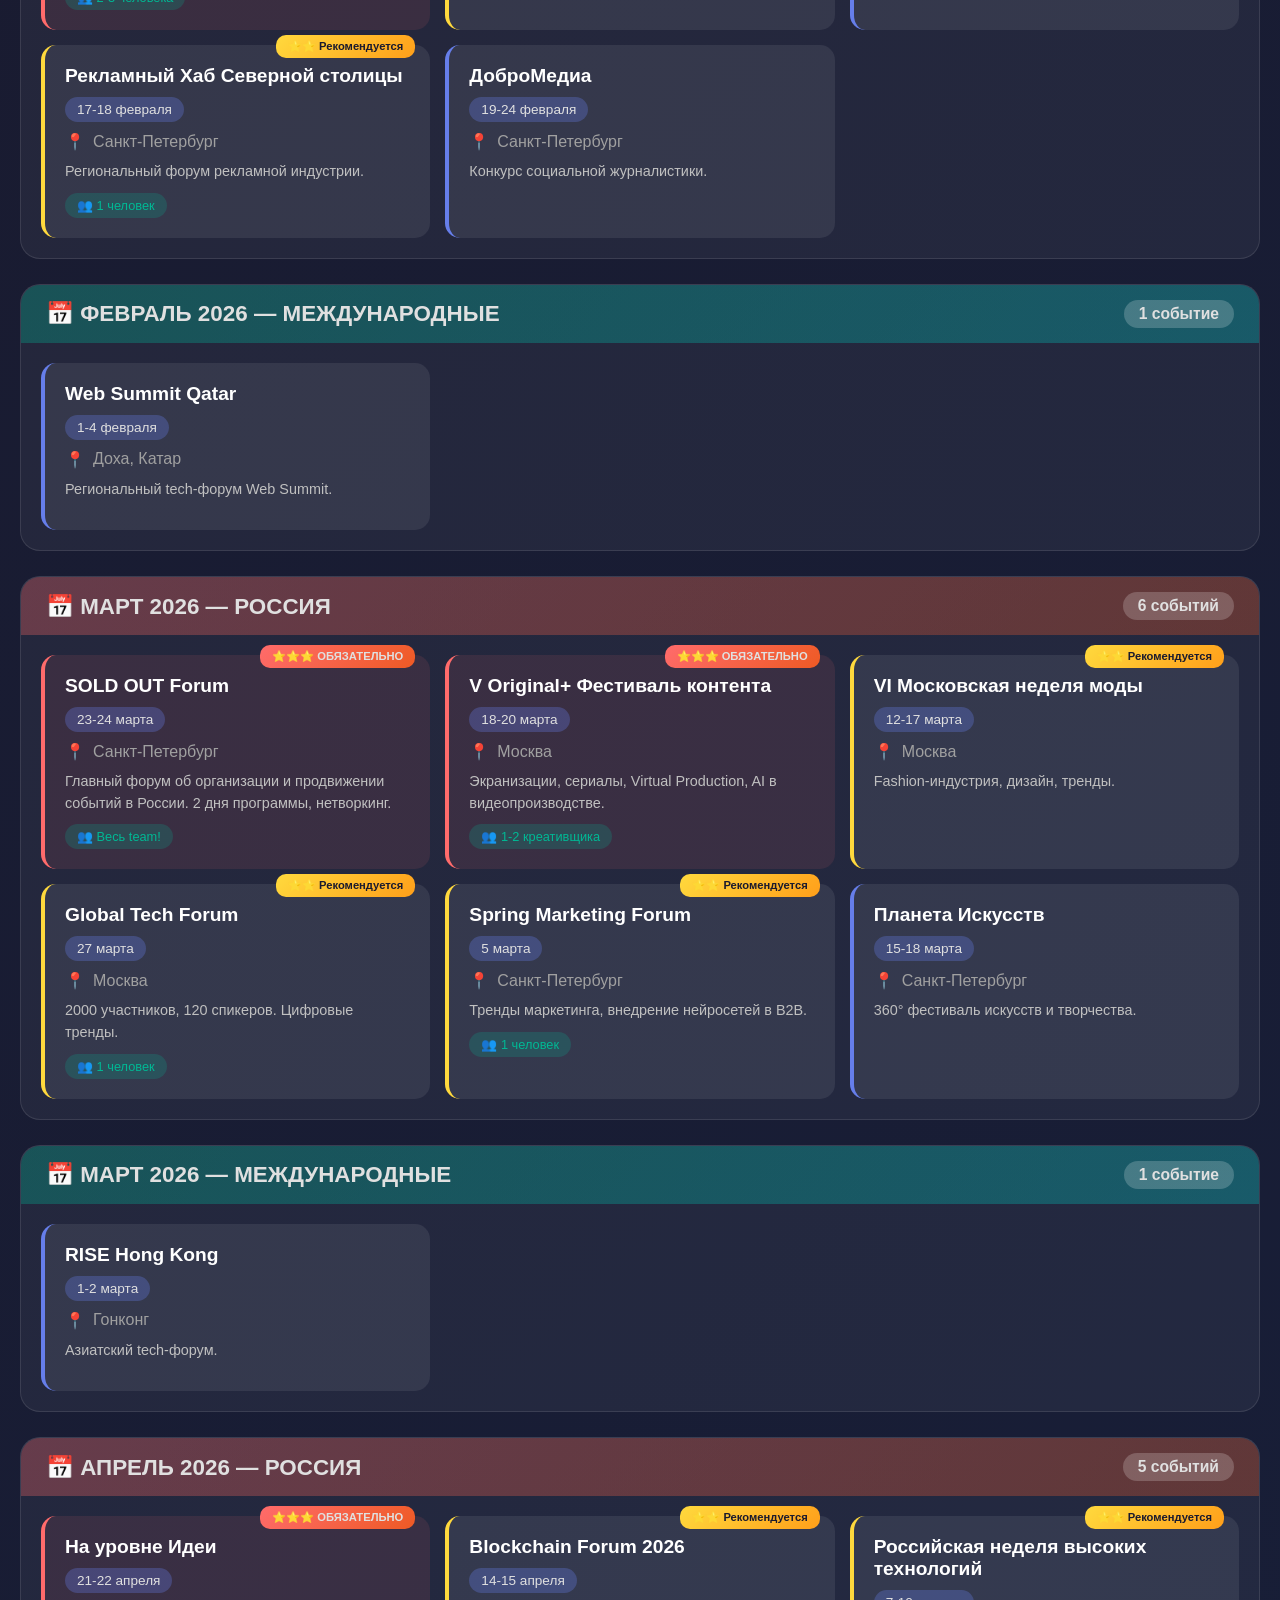
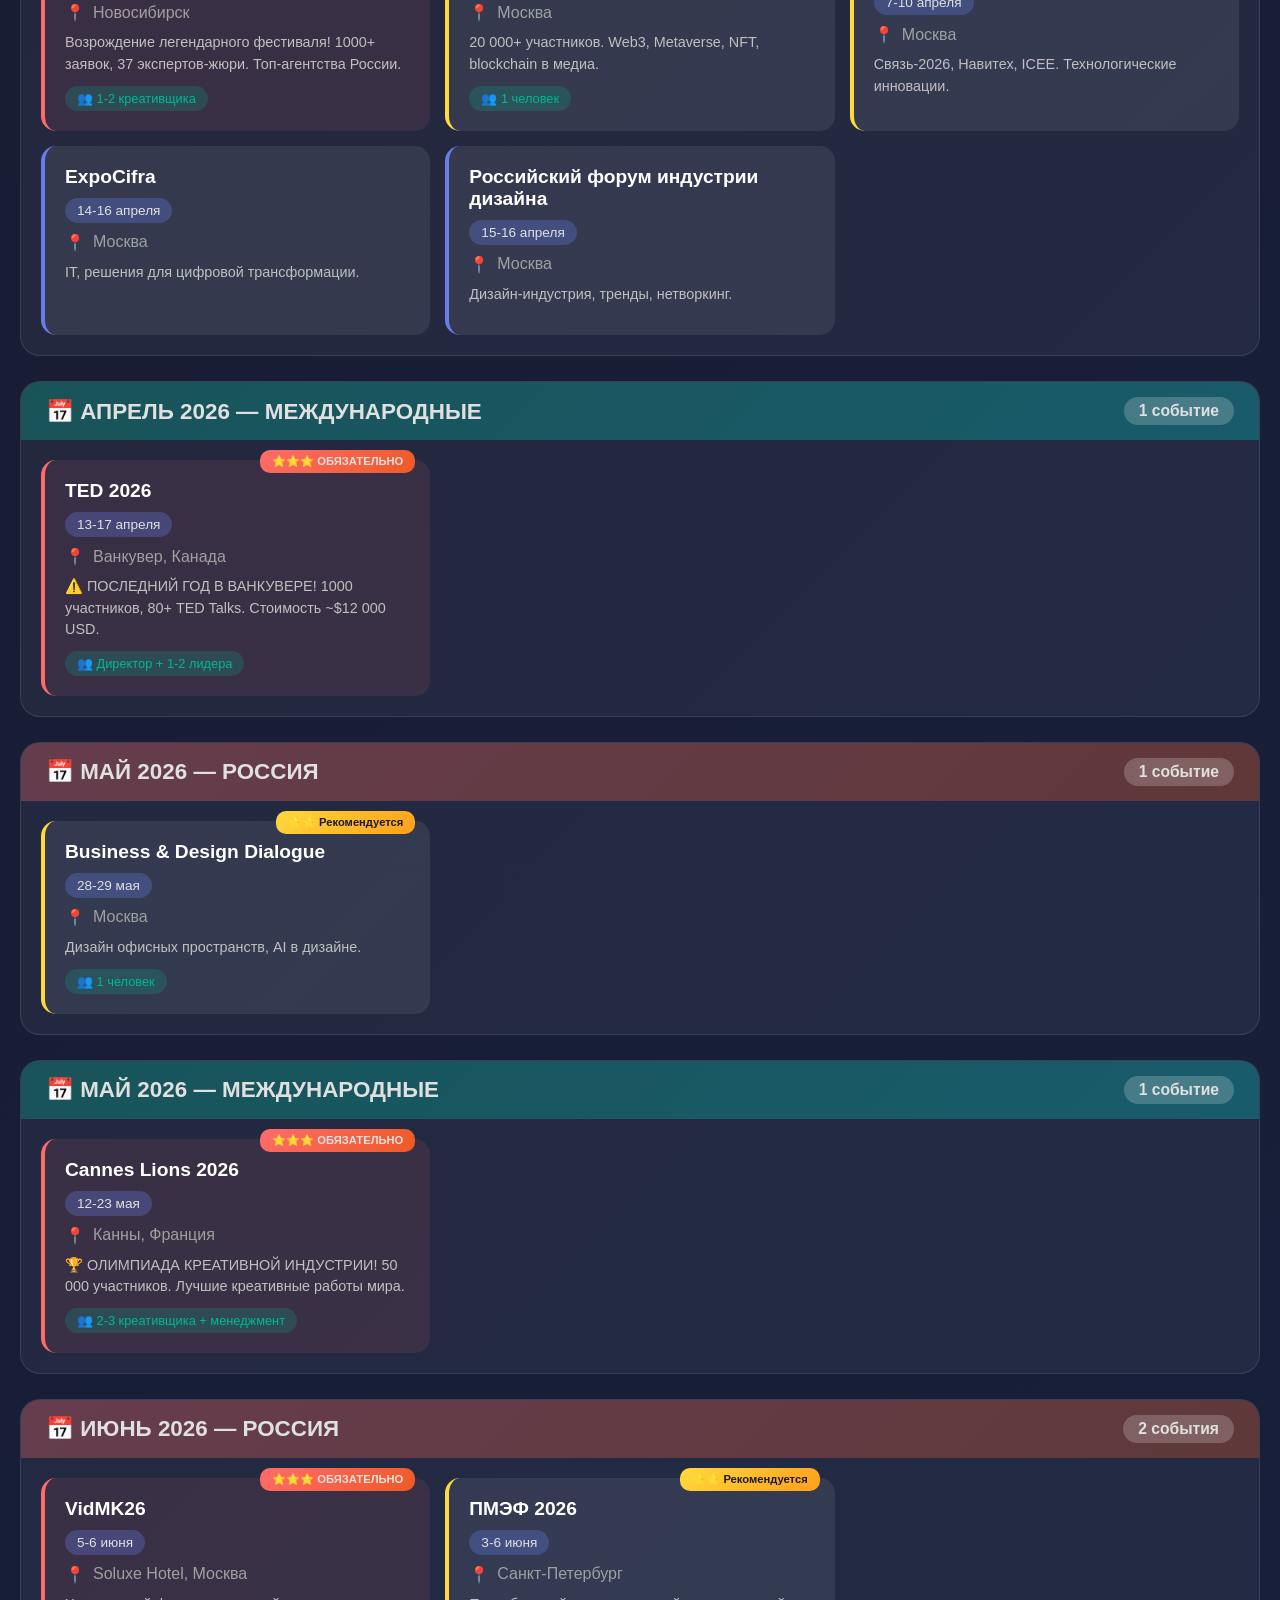
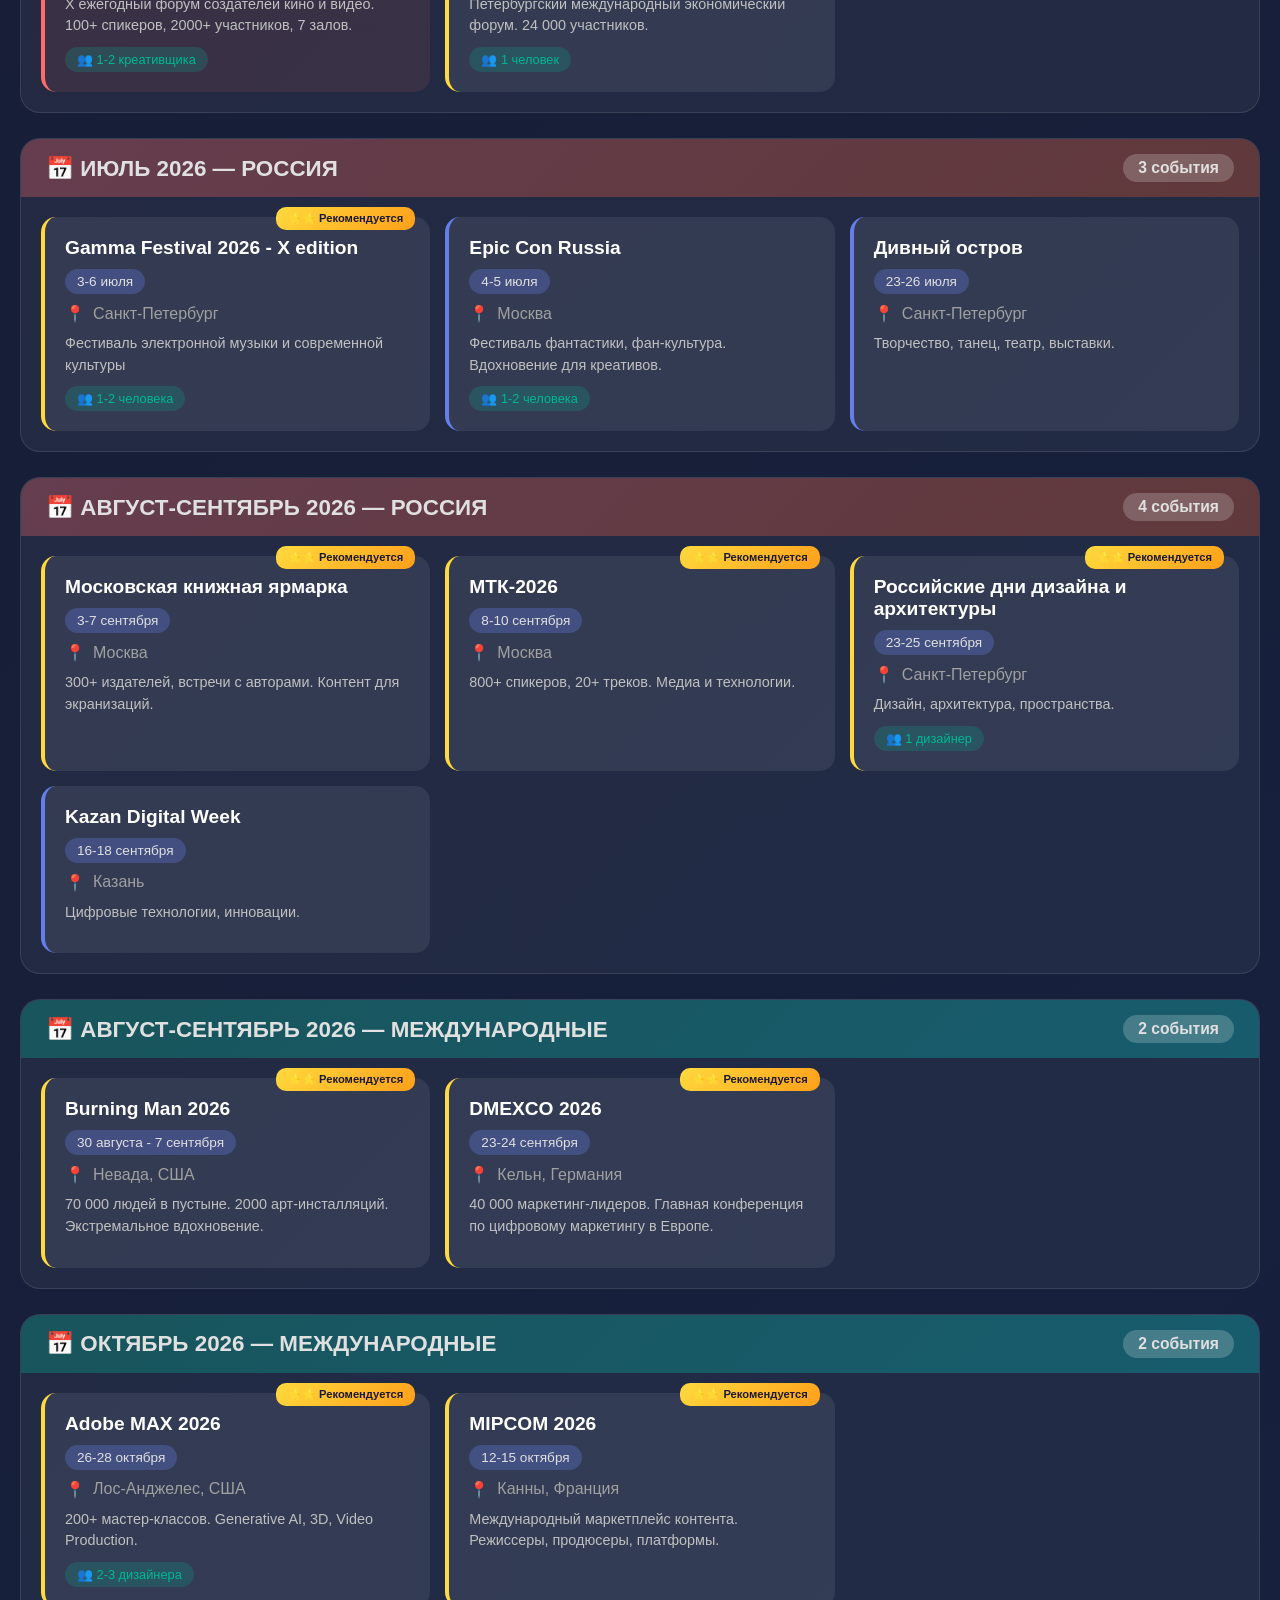
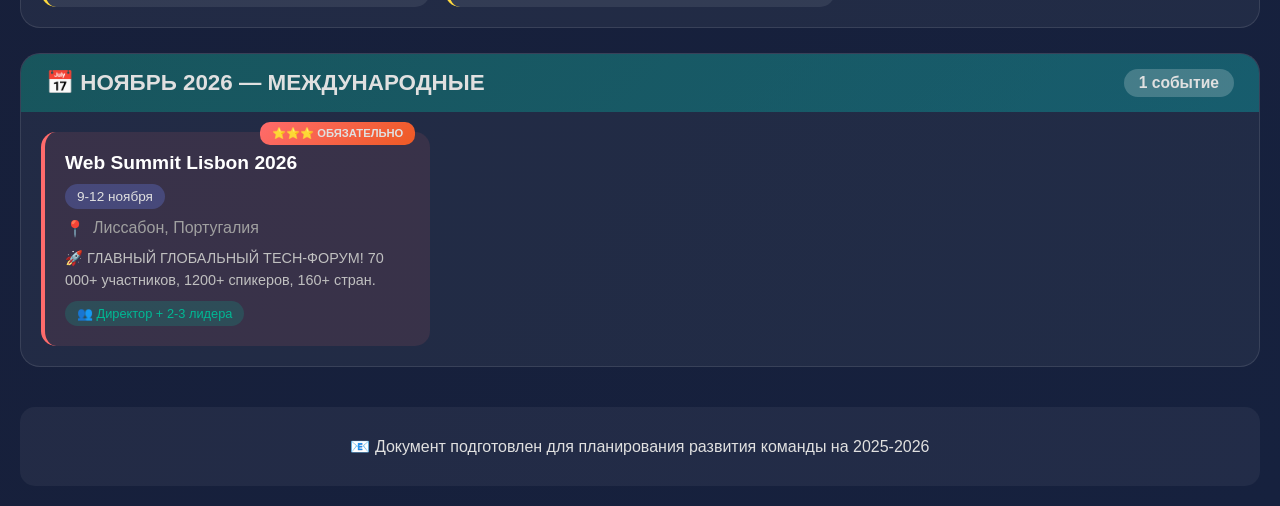
==== commit a8dc6004: "new file" ====
--- a/events_calendar_2025_2026.html
+++ b/events_calendar_2025_2026.html
@@ -527,32 +527,32 @@
         <h2>🏆 ТОП-8 ГЛАВНЫХ СОБЫТИЙ (НЕ ПРОПУСТИТЬ!)</h2>
         <div class="top-events-grid">
           <div class="top-event-item">
-            <strong>2. CSTB.PRO.MEDIA 2026</strong><br />
-            📅 17-18 февраля | 📍 Москва, LOFT HALL<br />
-            <small>5300+ участников, стандарты индустрии</small>
+            <strong>1. CSTB.PRO.MEDIA 2026</strong><br />
+            📅 17-18 февраля | 📍 Санкт-Петербург<br />
+            <small>1300+ участников, стандарты индустрии</small>
           </div>
           <div class="top-event-item">
-            <strong>3. SOLD OUT Forum</strong><br />
+            <strong>2. SOLD OUT Forum</strong><br />
             📅 Март 2026 | 📍 Москва<br />
             <small>Организация и продвижение событий</small>
           </div>
           <div class="top-event-item">
-            <strong>4. На уровне Идеи</strong><br />
+            <strong>3. На уровне Идеи</strong><br />
             📅 21-22 апреля | 📍 Новосибирск<br />
             <small>Возрождение легенды, 1000+ заявок</small>
           </div>
           <div class="top-event-item">
-            <strong>5. VidMK26</strong><br />
+            <strong>4. VidMK26</strong><br />
             📅 5-6 июня | 📍 Москва<br />
             <small>100+ спикеров, 7 залов, AI-видео</small>
           </div>
           <div class="top-event-item">
-            <strong>6. Cannes Lions 2026</strong><br />
+            <strong>5. Cannes Lions 2026</strong><br />
             📅 Май | 📍 Канны, Франция<br />
             <small>50 000 участников, олимпиада креатива</small>
           </div>
           <div class="top-event-item">
-            <strong>8. Web Summit Lisbon</strong><br />
+            <strong>6. Web Summit Lisbon</strong><br />
             📅 9-12 ноября | 📍 Лиссабон<br />
             <small>70 000+ участников, главный tech-форум</small>
           </div>
@@ -567,60 +567,6 @@
 
       <!-- ВСЕ МЕРОПРИЯТИЯ -->
       <div id="all-events">
-        <!-- ДЕКАБРЬ 2025 -->
-        <div class="month-block" data-month="dec-2025">
-          <div class="month-header russia">
-            <span>📅 ДЕКАБРЬ 2025 — РОССИЯ</span>
-            <span class="event-count month-count">4 события</span>
-          </div>
-          <div class="events-grid">
-            <div
-              class="event-card"
-              data-month="dec-2025"
-              data-city="moscow"
-              data-priority="low"
-            >
-              <div class="event-name">
-                День независимых лейблов в "Альфа Кристалле"
-              </div>
-              <div class="event-date">6 декабря</div>
-              <div class="event-location">Москва</div>
-              <div class="event-description">
-                Масштабная музыкальная инициатива, которая собирает под одной
-                крышей ведущие независимые лейблы страны, объединяя коммьюнити,
-                культуру DIY и профессиональный нетворкинг.
-              </div>
-            </div>
-            <div
-              class="event-card"
-              data-month="dec-2025"
-              data-city="moscow"
-              data-priority="low"
-            >
-              <div class="event-name">MedTravelExpo-2025</div>
-              <div class="event-date">8-11 декабря</div>
-              <div class="event-location">Москва</div>
-              <div class="event-description">
-                Выставка медицинского туризма и событийного менеджмента.
-              </div>
-            </div>
-            <div
-              class="event-card priority-medium"
-              data-month="dec-2025"
-              data-city="moscow"
-              data-priority="medium"
-            >
-              <div class="event-name">HR HAPPY NEW YEAR</div>
-              <div class="event-date">12 декабря</div>
-              <div class="event-location">Москва</div>
-              <div class="event-description">
-                Новогодняя конференция для HR и руководителей команд.
-              </div>
-              <div class="event-team">👥 1-2 человека</div>
-            </div>
-          </div>
-        </div>
-
         <!-- ЯНВАРЬ 2026 - РОССИЯ -->
         <div class="month-block" data-month="jan-2026">
           <div class="month-header russia">
@@ -796,8 +742,8 @@
               data-priority="high"
             >
               <div class="event-name">SOLD OUT Forum</div>
-              <div class="event-date">Март 2026</div>
-              <div class="event-location">Москва</div>
+              <div class="event-date">23-24 марта</div>
+              <div class="event-location">Санкт-Петербург</div>
               <div class="event-description">
                 Главный форум об организации и продвижении событий в России. 2
                 дня программы, нетворкинг.
@@ -890,7 +836,7 @@
               data-priority="low"
             >
               <div class="event-name">RISE Hong Kong</div>
-              <div class="event-date">Март</div>
+              <div class="event-date">1-2 марта</div>
               <div class="event-location">Гонконг</div>
               <div class="event-description">Азиатский tech-форум.</div>
             </div>
@@ -1202,7 +1148,7 @@
               data-priority="low"
             >
               <div class="event-name">Kazan Digital Week</div>
-              <div class="event-date">Сентябрь</div>
+              <div class="event-date">16-18 сентября</div>
               <div class="event-location">Казань</div>
               <div class="event-description">
                 Цифровые технологии, инновации.
@@ -1316,10 +1262,6 @@
       <footer>
         <p>
           📧 Документ подготовлен для планирования развития команды на 2025-2026
-        </p>
-        <p style="margin-top: 10px; opacity: 0.7">
-          Рекомендуемый бюджет: $20-40k USD на команду | Приоритет: НАТEXPO →
-          CSTB → SOLD OUT → Cannes Lions
         </p>
       </footer>
     </div>
